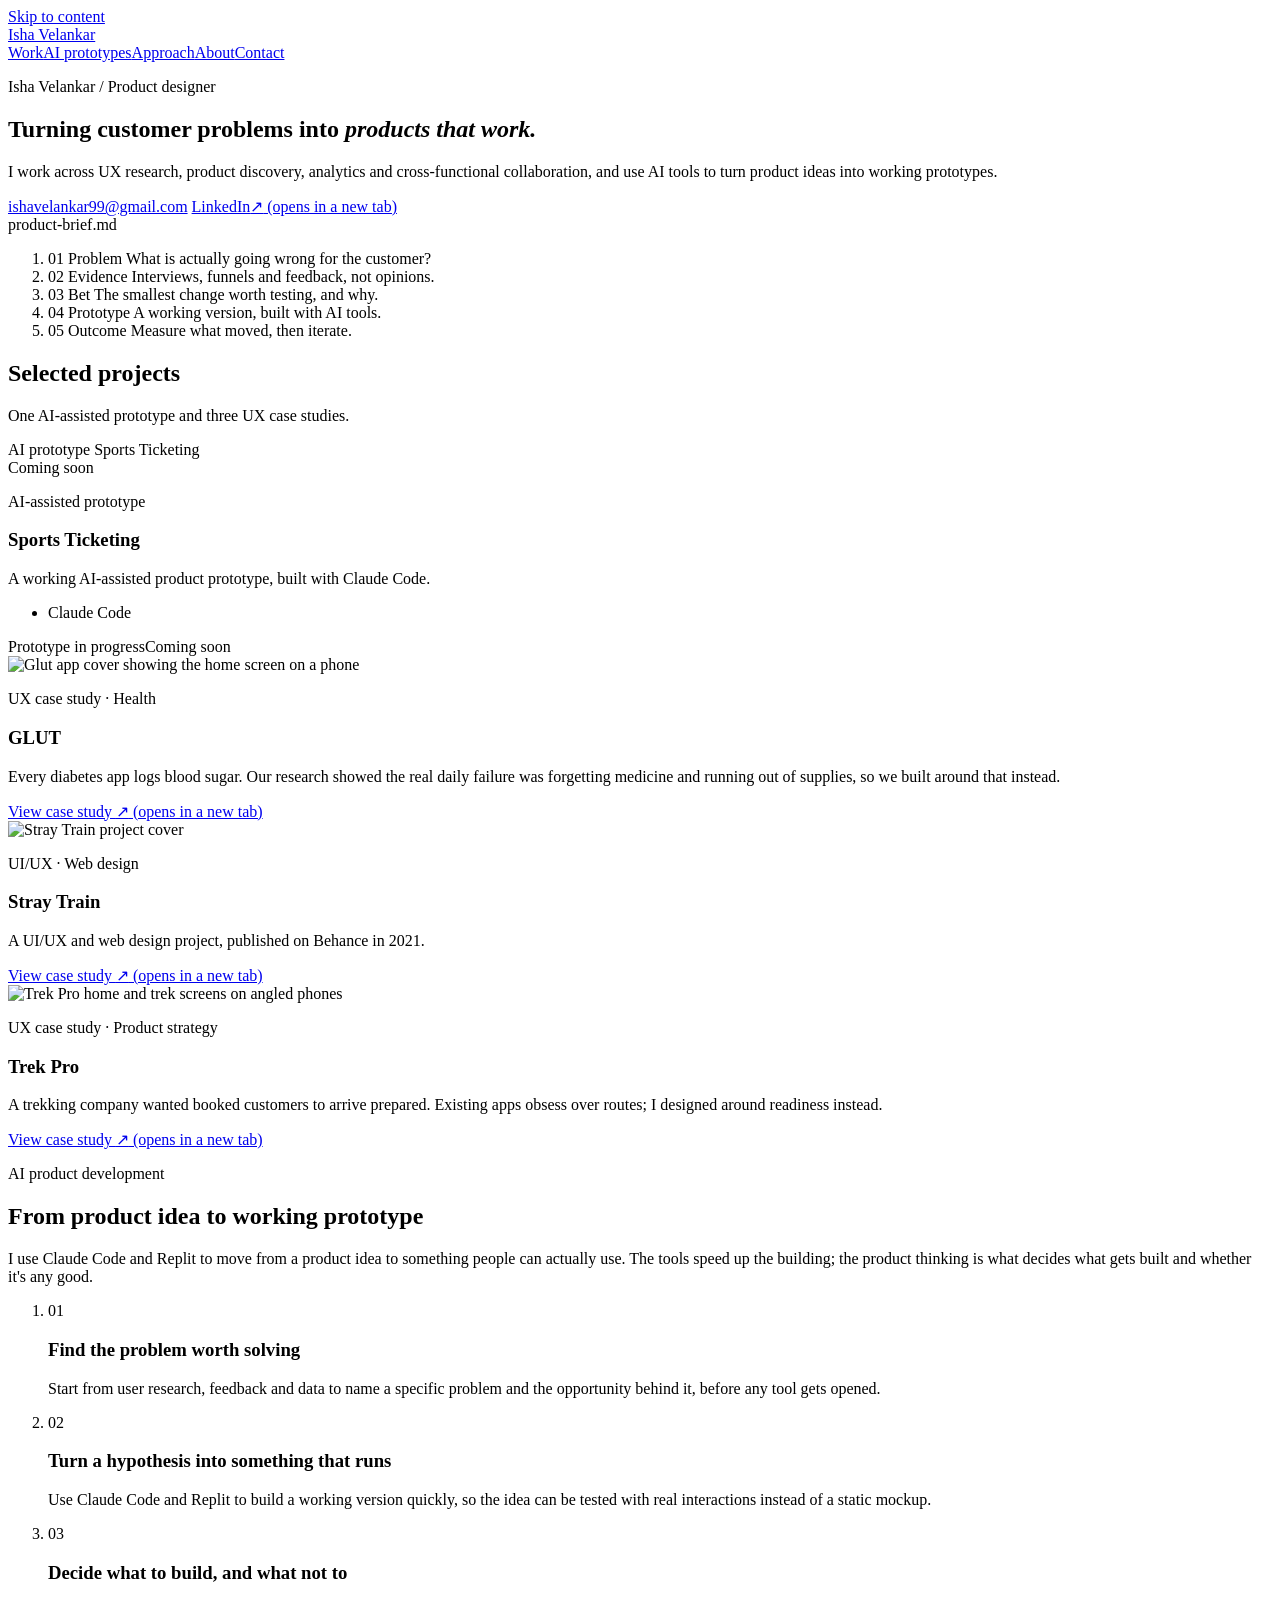
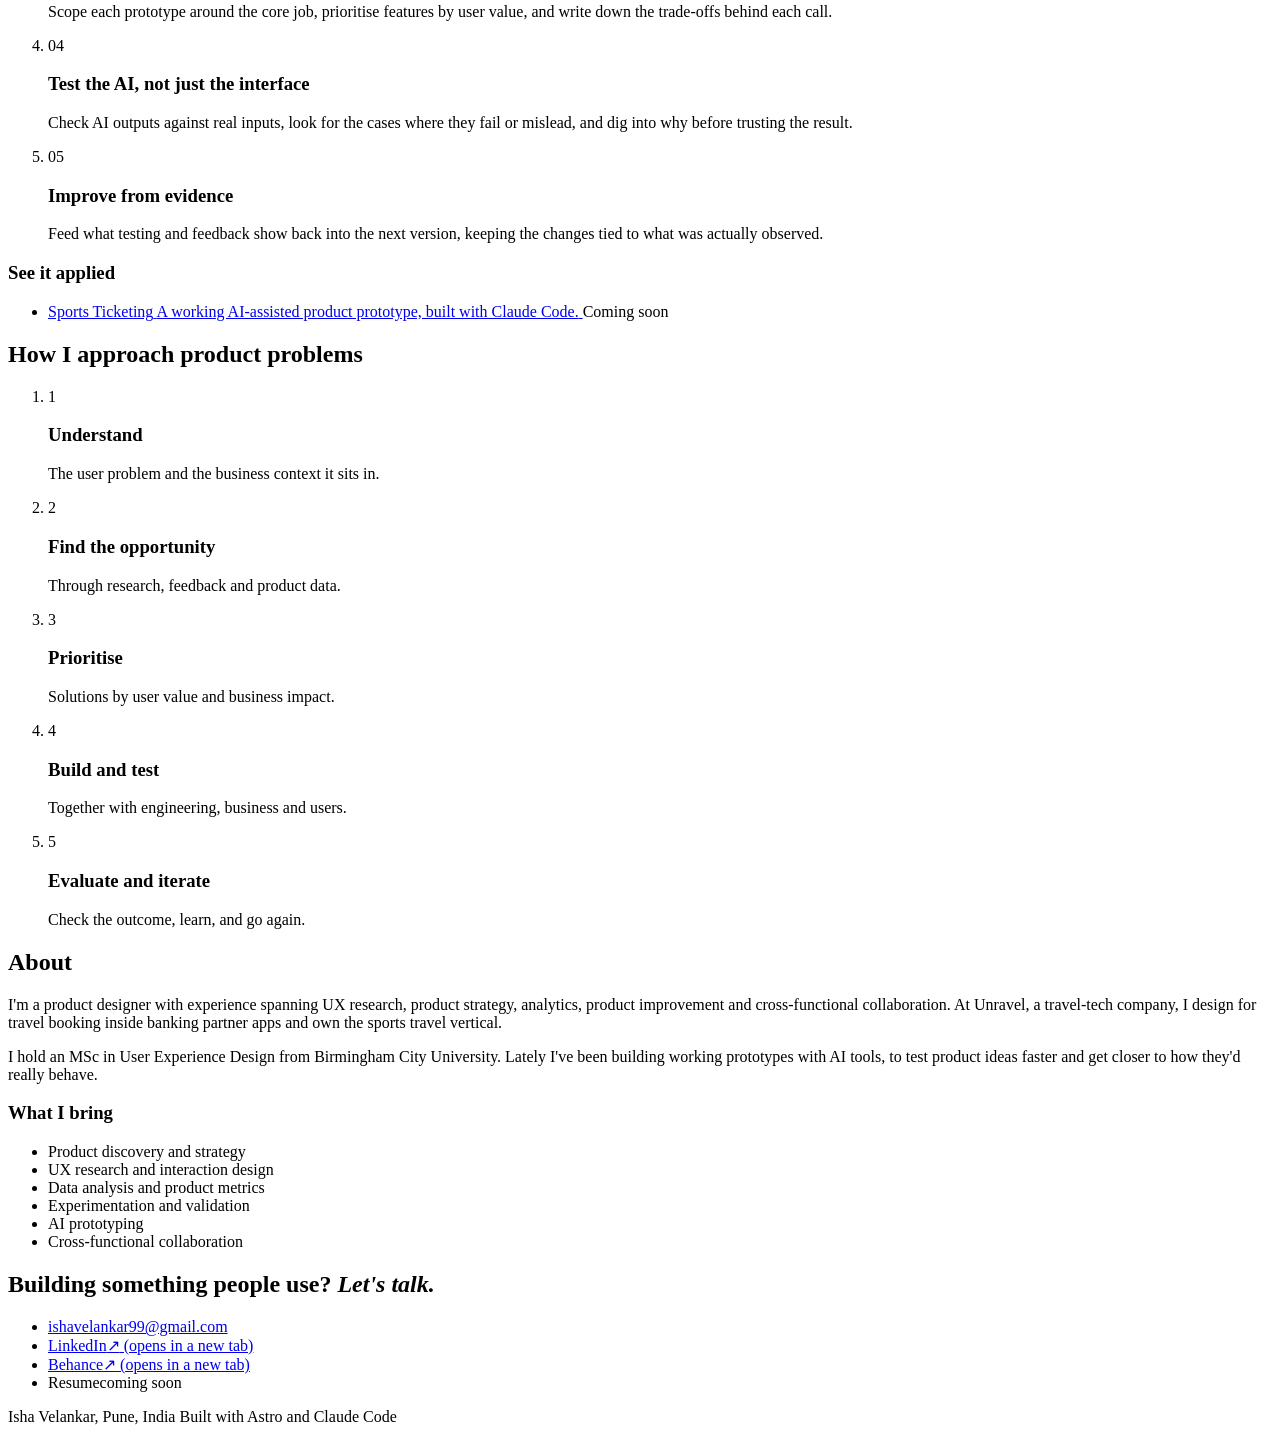
==== index.html @ 320fc7e4 "Add files via upload" ====
<!DOCTYPE html><html lang="en"> <head><meta charset="utf-8"><meta name="viewport" content="width=device-width, initial-scale=1"><title>Isha Velankar, product and UX portfolio</title><meta name="description" content="Isha Velankar: product designer working across UX research, product strategy, data and AI-assisted prototyping."><meta property="og:title" content="Isha Velankar, product and UX portfolio"><meta property="og:description" content="Isha Velankar: product designer working across UX research, product strategy, data and AI-assisted prototyping."><link rel="icon" href="/favicon.svg" type="image/svg+xml"><link rel="stylesheet" href="/assets/index.C2ehJElE.css"></head> <body> <a class="skip" href="#main">Skip to content</a> <header class="site-head"> <div class="wrap site-head__inner"> <a class="wordmark" href="#top">Isha Velankar</a> <nav aria-label="Main"> <a href="#work">Work</a><a href="#ai">AI prototypes</a><a href="#approach">Approach</a><a href="#about">About</a><a href="#contact">Contact</a> </nav> </div> </header> <main id="main">  <section class="hero" id="top" aria-labelledby="hero-title"> <div class="wrap hero__grid"> <div class="hero__content"> <p class="hero__meta"> <span>Isha Velankar</span> <span aria-hidden="true">/</span> <span>Product designer</span> </p> <h1 id="hero-title" class="hero__line">
Turning customer problems into <em>products that work.</em> </h1> <p class="hero__intro">
I work across UX research, product discovery, analytics and cross-functional collaboration,
        and use AI tools to turn product ideas into working prototypes.
</p> <div class="hero__cta"> <a class="btn" href="mailto:ishavelankar99@gmail.com">ishavelankar99@gmail.com</a> <a href="https://www.linkedin.com/in/isha-velankar" class="btn btn--ghost" target="_blank" rel="noopener noreferrer">LinkedIn<span class="ext" aria-hidden="true">↗</span><span class="sr-only"> (opens in a new tab)</span></a> </div> </div> <aside class="brief" aria-label="How I approach a product problem"> <div class="brief__bar"> <span class="brief__dots" aria-hidden="true"><i></i><i></i><i></i></span> <span class="brief__file">product-brief.md</span> </div> <ol class="brief__steps"> <li style="--i:0"> <span class="brief__n">01</span> <span class="brief__label">Problem</span> <span class="brief__text">What is actually going wrong for the customer?</span> </li><li style="--i:1"> <span class="brief__n">02</span> <span class="brief__label">Evidence</span> <span class="brief__text">Interviews, funnels and feedback, not opinions.</span> </li><li style="--i:2"> <span class="brief__n">03</span> <span class="brief__label">Bet</span> <span class="brief__text">The smallest change worth testing, and why.</span> </li><li style="--i:3"> <span class="brief__n">04</span> <span class="brief__label">Prototype</span> <span class="brief__text">A working version, built with AI tools.</span> </li><li style="--i:4"> <span class="brief__n">05</span> <span class="brief__label">Outcome</span> <span class="brief__text">Measure what moved, then iterate.</span> </li> </ol> </aside> </div> </section> <section id="work" class="section wrap" aria-labelledby="work-title"> <div class="section__head"> <h2 id="work-title" class="section-title">Selected projects</h2> <p class="section-intro"> One AI-assisted prototype and three UX case studies.
</p> </div> <div class="grid"> <article class="card card--prototype card--soon" id="project-sports-ticketing"> <div class="card__frame"> <div class="card__placeholder" aria-hidden="true"> <span class="card__placeholder-kicker">AI prototype</span> <span class="card__placeholder-title">Sports Ticketing</span> </div> <span class="card__badge">Coming soon</span>  </div> <div class="card__body"> <p class="card__category">AI-assisted prototype</p> <h3 class="card__title">Sports Ticketing</h3> <p class="card__desc">A working AI-assisted product prototype, built with Claude Code.</p> <ul class="card__tools" aria-label="Built with"> <li>Claude Code</li> </ul> <span class="card__cta is-soon" aria-disabled="true">Prototype in progress<span class="soon-tag">Coming soon</span></span> </div> </article><article class="card" id="project-glut"> <div class="card__frame"> <img src="/projects/glut.jpg" alt="Glut app cover showing the home screen on a phone" loading="lazy" decoding="async">   </div> <div class="card__body"> <p class="card__category">UX case study · Health</p> <h3 class="card__title">GLUT</h3> <p class="card__desc">Every diabetes app logs blood sugar. Our research showed the real daily failure was forgetting medicine and running out of supplies, so we built around that instead.</p>  <a href="https://www.behance.net/gallery/197537093/Glut-My-Sugar-Buddy" class="card__cta" aria-label="View case study: GLUT on Behance (opens in a new tab)" target="_blank" rel="noopener noreferrer">View case study <span class="ext" aria-hidden="true">↗</span><span class="sr-only"> (opens in a new tab)</span></a> </div> </article><article class="card" id="project-stray-train"> <div class="card__frame"> <img src="/projects/stray-train.jpg" alt="Stray Train project cover" loading="lazy" decoding="async">   </div> <div class="card__body"> <p class="card__category">UI/UX · Web design</p> <h3 class="card__title">Stray Train</h3> <p class="card__desc">A UI/UX and web design project, published on Behance in 2021.</p>  <a href="https://www.behance.net/gallery/119265761/Stray-Train" class="card__cta" aria-label="View case study: Stray Train on Behance (opens in a new tab)" target="_blank" rel="noopener noreferrer">View case study <span class="ext" aria-hidden="true">↗</span><span class="sr-only"> (opens in a new tab)</span></a> </div> </article><article class="card" id="project-trek-pro"> <div class="card__frame"> <img src="/projects/trek-pro.jpg" alt="Trek Pro home and trek screens on angled phones" loading="lazy" decoding="async">   </div> <div class="card__body"> <p class="card__category">UX case study · Product strategy</p> <h3 class="card__title">Trek Pro</h3> <p class="card__desc">A trekking company wanted booked customers to arrive prepared. Existing apps obsess over routes; I designed around readiness instead.</p>  <a href="https://www.behance.net/gallery/220424449/Trek-Pro-Mobile-App" class="card__cta" aria-label="View case study: Trek Pro on Behance (opens in a new tab)" target="_blank" rel="noopener noreferrer">View case study <span class="ext" aria-hidden="true">↗</span><span class="sr-only"> (opens in a new tab)</span></a> </div> </article> </div> </section> <section id="ai" class="band" aria-labelledby="ai-title"> <div class="wrap"> <div class="section__head"> <p class="eyebrow eyebrow--light">AI product development</p> <h2 id="ai-title" class="section-title">From product idea to working prototype</h2> <p class="section-intro">
I use Claude Code and Replit to move from a product idea to something people can actually use. The tools
          speed up the building; the product thinking is what decides what gets built and whether it's any good.
</p> </div> <ol class="practices"> <li> <span class="practices__n" aria-hidden="true">01</span> <h3>Find the problem worth solving</h3> <p>Start from user research, feedback and data to name a specific problem and the opportunity behind it, before any tool gets opened.</p> </li><li> <span class="practices__n" aria-hidden="true">02</span> <h3>Turn a hypothesis into something that runs</h3> <p>Use Claude Code and Replit to build a working version quickly, so the idea can be tested with real interactions instead of a static mockup.</p> </li><li> <span class="practices__n" aria-hidden="true">03</span> <h3>Decide what to build, and what not to</h3> <p>Scope each prototype around the core job, prioritise features by user value, and write down the trade-offs behind each call.</p> </li><li> <span class="practices__n" aria-hidden="true">04</span> <h3>Test the AI, not just the interface</h3> <p>Check AI outputs against real inputs, look for the cases where they fail or mislead, and dig into why before trusting the result.</p> </li><li> <span class="practices__n" aria-hidden="true">05</span> <h3>Improve from evidence</h3> <p>Feed what testing and feedback show back into the next version, keeping the changes tied to what was actually observed.</p> </li> </ol> <div class="proto-links"> <h3 class="proto-links__title">See it applied</h3> <ul> <li> <a class="proto-link" href="#project-sports-ticketing"> <span class="proto-link__name">Sports Ticketing</span> <span class="proto-link__desc">A working AI-assisted product prototype, built with Claude Code.</span> </a> <span class="proto-link__live is-soon" aria-disabled="true"><span class="soon-tag">Coming soon</span></span> </li> </ul> </div> </div> </section> <section id="approach" class="section wrap" aria-labelledby="approach-title"> <div class="section__head"> <h2 id="approach-title" class="section-title">How I approach product problems</h2> </div> <ol class="steps"> <li> <span class="steps__n" aria-hidden="true">1</span> <h3>Understand</h3> <p>The user problem and the business context it sits in.</p> </li><li> <span class="steps__n" aria-hidden="true">2</span> <h3>Find the opportunity</h3> <p>Through research, feedback and product data.</p> </li><li> <span class="steps__n" aria-hidden="true">3</span> <h3>Prioritise</h3> <p>Solutions by user value and business impact.</p> </li><li> <span class="steps__n" aria-hidden="true">4</span> <h3>Build and test</h3> <p>Together with engineering, business and users.</p> </li><li> <span class="steps__n" aria-hidden="true">5</span> <h3>Evaluate and iterate</h3> <p>Check the outcome, learn, and go again.</p> </li> </ol> </section> <section id="about" class="section wrap about" aria-labelledby="about-title"> <h2 id="about-title" class="section-title">About</h2> <div class="about__text"> <p>
I'm a product designer with experience spanning UX research, product strategy, analytics, product
        improvement and cross-functional collaboration. At Unravel, a travel-tech company, I design for travel
        booking inside banking partner apps and own the sports travel vertical.
</p> <p>
I hold an MSc in User Experience Design from Birmingham City University. Lately I've been building working
        prototypes with AI tools, to test product ideas faster and get closer to how they'd really behave.
</p> </div> <div class="about__skills"> <h3 class="about__skills-title">What I bring</h3> <ul class="chips"> <li>Product discovery and strategy</li><li>UX research and interaction design</li><li>Data analysis and product metrics</li><li>Experimentation and validation</li><li>AI prototyping</li><li>Cross-functional collaboration</li> </ul> </div> </section> <section id="contact" class="contact" aria-labelledby="contact-title"> <div class="wrap"> <h2 id="contact-title" class="contact__line">Building something people use? <em>Let's talk.</em></h2> <ul class="contact__links"> <li><a class="btn btn--light" href="mailto:ishavelankar99@gmail.com">ishavelankar99@gmail.com</a></li> <li><a href="https://www.linkedin.com/in/isha-velankar" class target="_blank" rel="noopener noreferrer">LinkedIn<span class="ext" aria-hidden="true">↗</span><span class="sr-only"> (opens in a new tab)</span></a></li> <li><a href="https://www.behance.net/ishavelankar" class target="_blank" rel="noopener noreferrer">Behance<span class="ext" aria-hidden="true">↗</span><span class="sr-only"> (opens in a new tab)</span></a></li> <li><span class=" is-soon" aria-disabled="true">Resume<span class="soon-tag">coming soon</span></span></li> </ul> </div> </section>  </main> <footer class="site-foot"> <div class="wrap site-foot__inner"> <span>Isha Velankar, Pune, India</span> <span>Built with Astro and Claude Code</span> </div> </footer> </body></html>
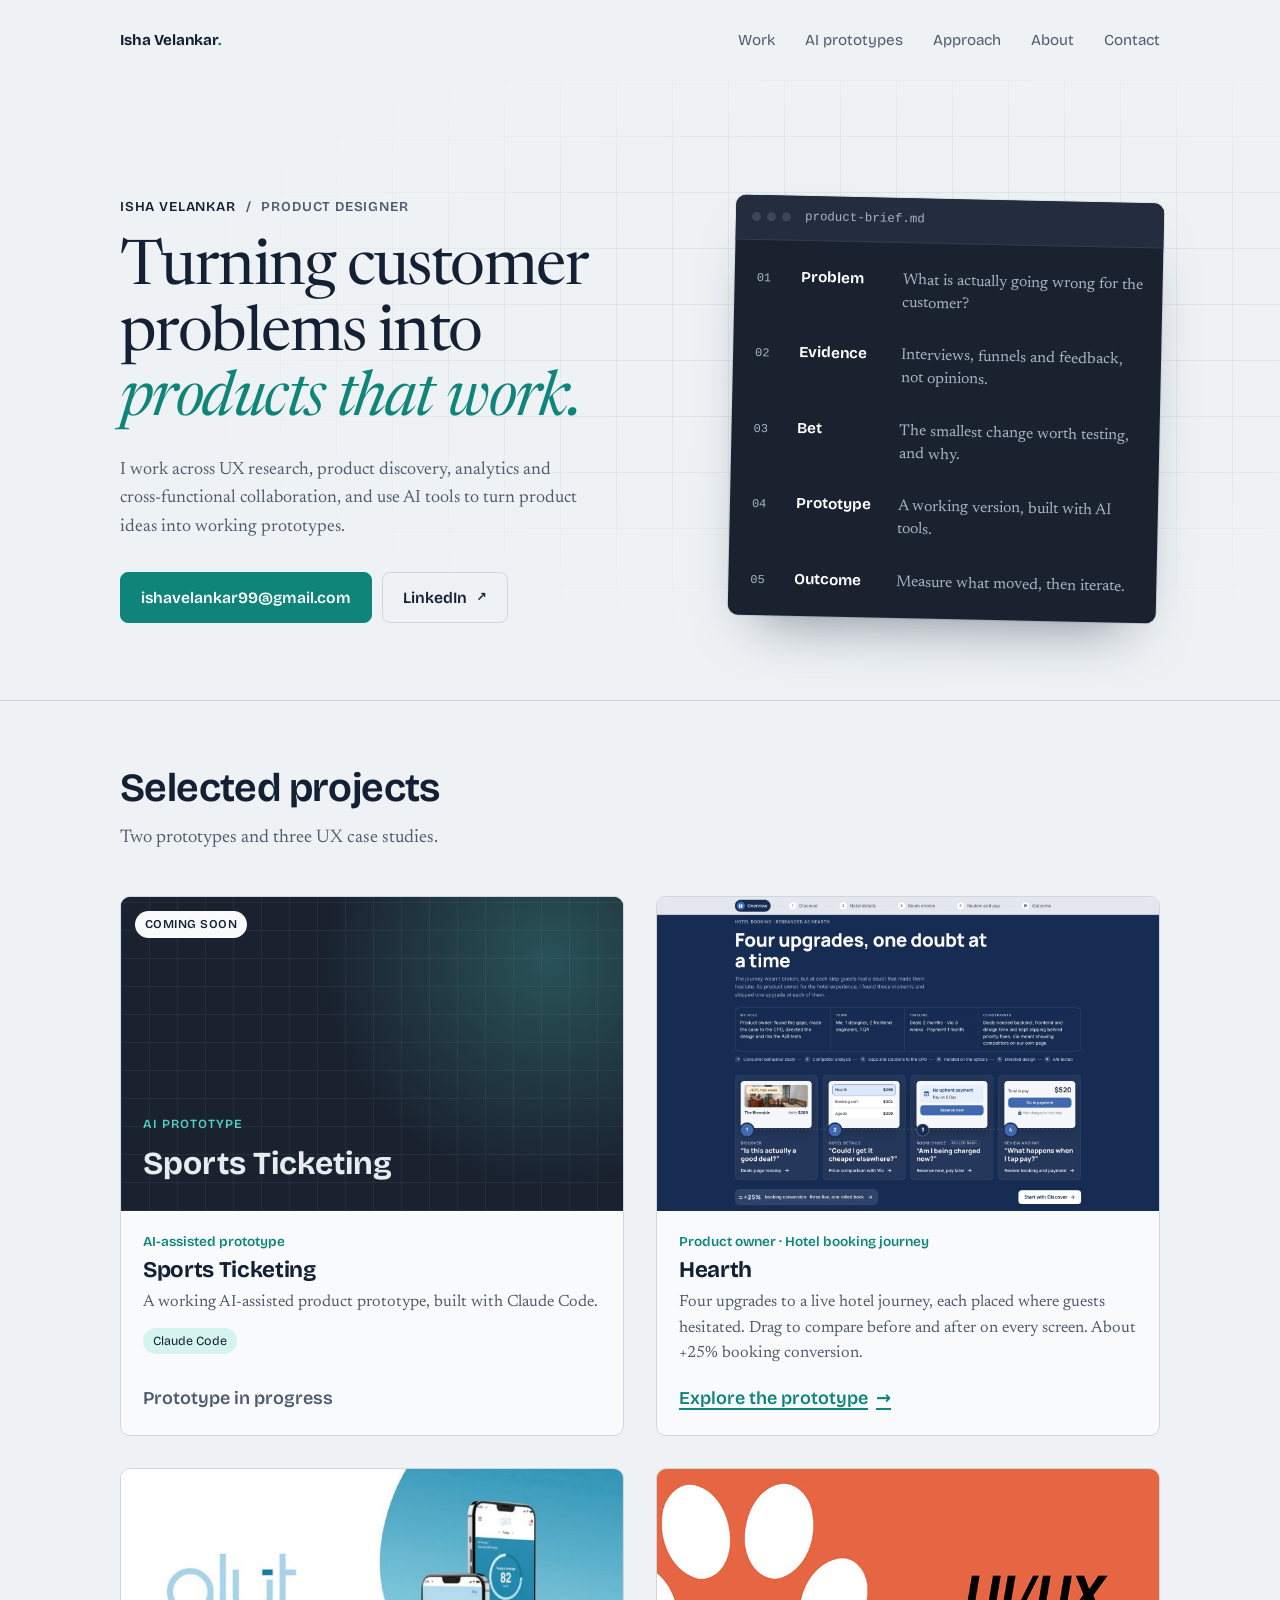
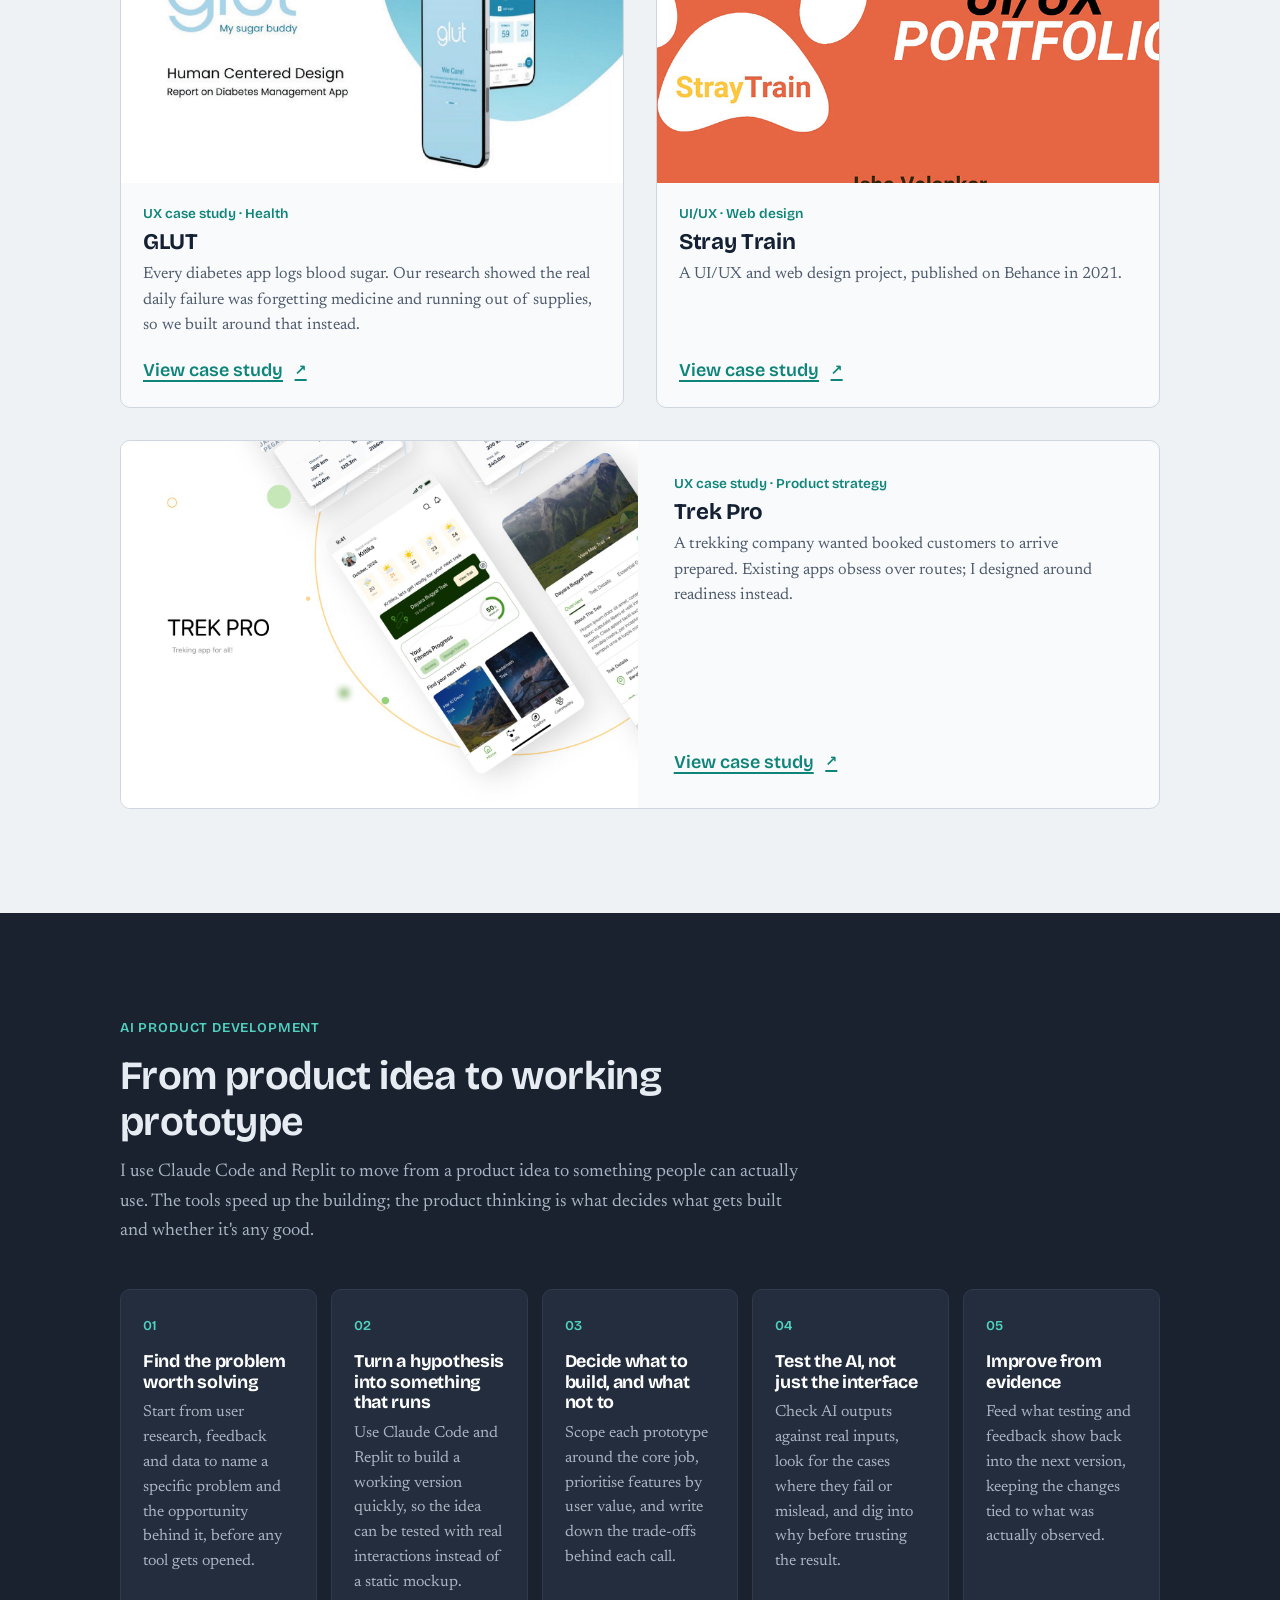
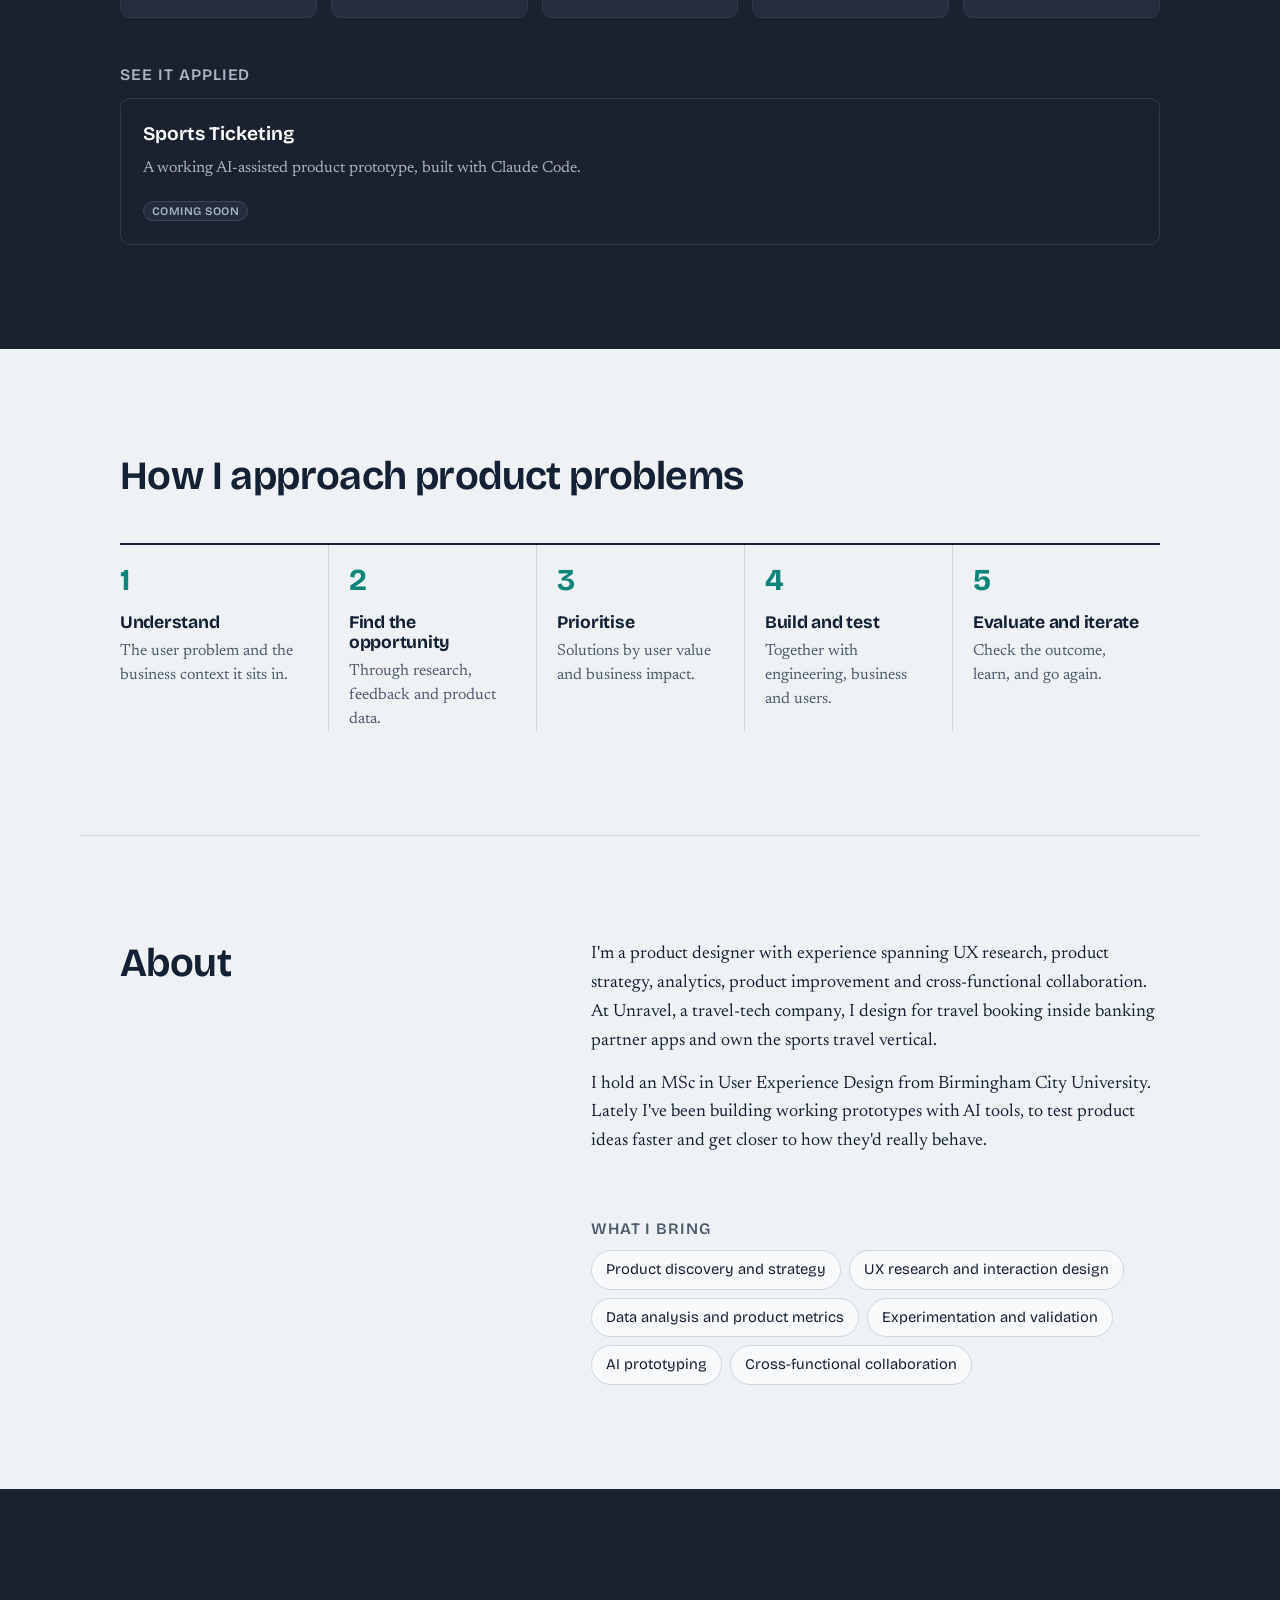
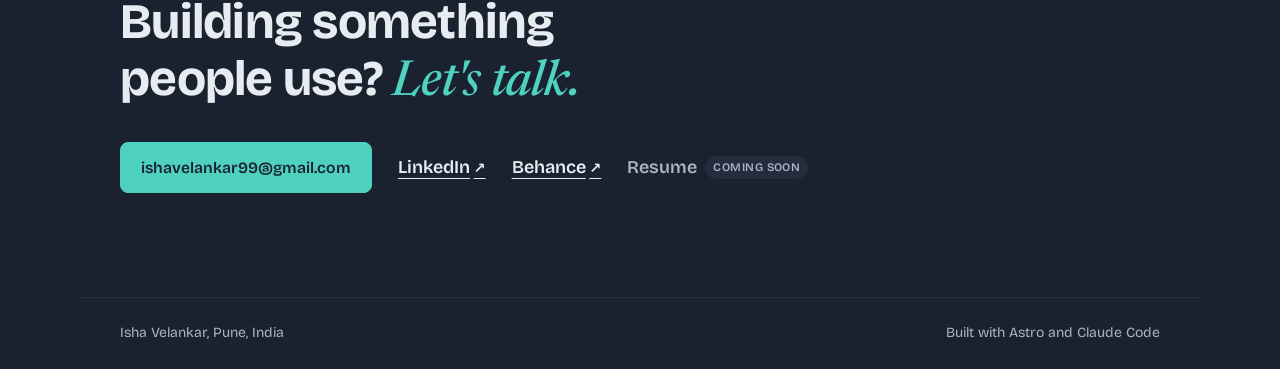
==== commit d06d9e7a: "Add Hearth card to home page" ====
--- a/index.html
+++ b/index.html
@@ -2,8 +2,8 @@
 Turning customer problems into <em>products that work.</em> </h1> <p class="hero__intro">
 I work across UX research, product discovery, analytics and cross-functional collaboration,
         and use AI tools to turn product ideas into working prototypes.
-</p> <div class="hero__cta"> <a class="btn" href="mailto:ishavelankar99@gmail.com">ishavelankar99@gmail.com</a> <a href="https://www.linkedin.com/in/isha-velankar" class="btn btn--ghost" target="_blank" rel="noopener noreferrer">LinkedIn<span class="ext" aria-hidden="true">↗</span><span class="sr-only"> (opens in a new tab)</span></a> </div> </div> <aside class="brief" aria-label="How I approach a product problem"> <div class="brief__bar"> <span class="brief__dots" aria-hidden="true"><i></i><i></i><i></i></span> <span class="brief__file">product-brief.md</span> </div> <ol class="brief__steps"> <li style="--i:0"> <span class="brief__n">01</span> <span class="brief__label">Problem</span> <span class="brief__text">What is actually going wrong for the customer?</span> </li><li style="--i:1"> <span class="brief__n">02</span> <span class="brief__label">Evidence</span> <span class="brief__text">Interviews, funnels and feedback, not opinions.</span> </li><li style="--i:2"> <span class="brief__n">03</span> <span class="brief__label">Bet</span> <span class="brief__text">The smallest change worth testing, and why.</span> </li><li style="--i:3"> <span class="brief__n">04</span> <span class="brief__label">Prototype</span> <span class="brief__text">A working version, built with AI tools.</span> </li><li style="--i:4"> <span class="brief__n">05</span> <span class="brief__label">Outcome</span> <span class="brief__text">Measure what moved, then iterate.</span> </li> </ol> </aside> </div> </section> <section id="work" class="section wrap" aria-labelledby="work-title"> <div class="section__head"> <h2 id="work-title" class="section-title">Selected projects</h2> <p class="section-intro"> One AI-assisted prototype and three UX case studies.
-</p> </div> <div class="grid"> <article class="card card--prototype card--soon" id="project-sports-ticketing"> <div class="card__frame"> <div class="card__placeholder" aria-hidden="true"> <span class="card__placeholder-kicker">AI prototype</span> <span class="card__placeholder-title">Sports Ticketing</span> </div> <span class="card__badge">Coming soon</span>  </div> <div class="card__body"> <p class="card__category">AI-assisted prototype</p> <h3 class="card__title">Sports Ticketing</h3> <p class="card__desc">A working AI-assisted product prototype, built with Claude Code.</p> <ul class="card__tools" aria-label="Built with"> <li>Claude Code</li> </ul> <span class="card__cta is-soon" aria-disabled="true">Prototype in progress<span class="soon-tag">Coming soon</span></span> </div> </article><article class="card" id="project-glut"> <div class="card__frame"> <img src="/projects/glut.jpg" alt="Glut app cover showing the home screen on a phone" loading="lazy" decoding="async">   </div> <div class="card__body"> <p class="card__category">UX case study · Health</p> <h3 class="card__title">GLUT</h3> <p class="card__desc">Every diabetes app logs blood sugar. Our research showed the real daily failure was forgetting medicine and running out of supplies, so we built around that instead.</p>  <a href="https://www.behance.net/gallery/197537093/Glut-My-Sugar-Buddy" class="card__cta" aria-label="View case study: GLUT on Behance (opens in a new tab)" target="_blank" rel="noopener noreferrer">View case study <span class="ext" aria-hidden="true">↗</span><span class="sr-only"> (opens in a new tab)</span></a> </div> </article><article class="card" id="project-stray-train"> <div class="card__frame"> <img src="/projects/stray-train.jpg" alt="Stray Train project cover" loading="lazy" decoding="async">   </div> <div class="card__body"> <p class="card__category">UI/UX · Web design</p> <h3 class="card__title">Stray Train</h3> <p class="card__desc">A UI/UX and web design project, published on Behance in 2021.</p>  <a href="https://www.behance.net/gallery/119265761/Stray-Train" class="card__cta" aria-label="View case study: Stray Train on Behance (opens in a new tab)" target="_blank" rel="noopener noreferrer">View case study <span class="ext" aria-hidden="true">↗</span><span class="sr-only"> (opens in a new tab)</span></a> </div> </article><article class="card" id="project-trek-pro"> <div class="card__frame"> <img src="/projects/trek-pro.jpg" alt="Trek Pro home and trek screens on angled phones" loading="lazy" decoding="async">   </div> <div class="card__body"> <p class="card__category">UX case study · Product strategy</p> <h3 class="card__title">Trek Pro</h3> <p class="card__desc">A trekking company wanted booked customers to arrive prepared. Existing apps obsess over routes; I designed around readiness instead.</p>  <a href="https://www.behance.net/gallery/220424449/Trek-Pro-Mobile-App" class="card__cta" aria-label="View case study: Trek Pro on Behance (opens in a new tab)" target="_blank" rel="noopener noreferrer">View case study <span class="ext" aria-hidden="true">↗</span><span class="sr-only"> (opens in a new tab)</span></a> </div> </article> </div> </section> <section id="ai" class="band" aria-labelledby="ai-title"> <div class="wrap"> <div class="section__head"> <p class="eyebrow eyebrow--light">AI product development</p> <h2 id="ai-title" class="section-title">From product idea to working prototype</h2> <p class="section-intro">
+</p> <div class="hero__cta"> <a class="btn" href="mailto:ishavelankar99@gmail.com">ishavelankar99@gmail.com</a> <a href="https://www.linkedin.com/in/isha-velankar" class="btn btn--ghost" target="_blank" rel="noopener noreferrer">LinkedIn<span class="ext" aria-hidden="true">↗</span><span class="sr-only"> (opens in a new tab)</span></a> </div> </div> <aside class="brief" aria-label="How I approach a product problem"> <div class="brief__bar"> <span class="brief__dots" aria-hidden="true"><i></i><i></i><i></i></span> <span class="brief__file">product-brief.md</span> </div> <ol class="brief__steps"> <li style="--i:0"> <span class="brief__n">01</span> <span class="brief__label">Problem</span> <span class="brief__text">What is actually going wrong for the customer?</span> </li><li style="--i:1"> <span class="brief__n">02</span> <span class="brief__label">Evidence</span> <span class="brief__text">Interviews, funnels and feedback, not opinions.</span> </li><li style="--i:2"> <span class="brief__n">03</span> <span class="brief__label">Bet</span> <span class="brief__text">The smallest change worth testing, and why.</span> </li><li style="--i:3"> <span class="brief__n">04</span> <span class="brief__label">Prototype</span> <span class="brief__text">A working version, built with AI tools.</span> </li><li style="--i:4"> <span class="brief__n">05</span> <span class="brief__label">Outcome</span> <span class="brief__text">Measure what moved, then iterate.</span> </li> </ol> </aside> </div> </section> <section id="work" class="section wrap" aria-labelledby="work-title"> <div class="section__head"> <h2 id="work-title" class="section-title">Selected projects</h2> <p class="section-intro"> Two prototypes and three UX case studies.
+</p> </div> <div class="grid"> <article class="card card--prototype card--soon" id="project-sports-ticketing"> <div class="card__frame"> <div class="card__placeholder" aria-hidden="true"> <span class="card__placeholder-kicker">AI prototype</span> <span class="card__placeholder-title">Sports Ticketing</span> </div> <span class="card__badge">Coming soon</span>  </div> <div class="card__body"> <p class="card__category">AI-assisted prototype</p> <h3 class="card__title">Sports Ticketing</h3> <p class="card__desc">A working AI-assisted product prototype, built with Claude Code.</p> <ul class="card__tools" aria-label="Built with"> <li>Claude Code</li> </ul> <span class="card__cta is-soon" aria-disabled="true">Prototype in progress<span class="soon-tag">Coming soon</span></span> </div> </article><article class="card card--prototype" id="project-hotel-booking"> <div class="card__frame"> <img src="/projects/hearth.jpg" alt="Hearth showcase cover: four hotel booking doubts on a journey route, with a preview of each upgrade" loading="lazy" decoding="async">   </div> <div class="card__body"> <p class="card__category">Product owner · Hotel booking journey</p> <h3 class="card__title">Hearth</h3> <p class="card__desc">Four upgrades to a live hotel journey, each placed where guests hesitated. Drag to compare before and after on every screen. About +25% booking conversion.</p>  <a href="/hearth/index.html" class="card__cta" aria-label="Explore the prototype: Hearth">Explore the prototype <span aria-hidden="true">→</span></a> </div> </article><article class="card" id="project-glut"> <div class="card__frame"> <img src="/projects/glut.jpg" alt="Glut app cover showing the home screen on a phone" loading="lazy" decoding="async">   </div> <div class="card__body"> <p class="card__category">UX case study · Health</p> <h3 class="card__title">GLUT</h3> <p class="card__desc">Every diabetes app logs blood sugar. Our research showed the real daily failure was forgetting medicine and running out of supplies, so we built around that instead.</p>  <a href="https://www.behance.net/gallery/197537093/Glut-My-Sugar-Buddy" class="card__cta" aria-label="View case study: GLUT on Behance (opens in a new tab)" target="_blank" rel="noopener noreferrer">View case study <span class="ext" aria-hidden="true">↗</span><span class="sr-only"> (opens in a new tab)</span></a> </div> </article><article class="card" id="project-stray-train"> <div class="card__frame"> <img src="/projects/stray-train.jpg" alt="Stray Train project cover" loading="lazy" decoding="async">   </div> <div class="card__body"> <p class="card__category">UI/UX · Web design</p> <h3 class="card__title">Stray Train</h3> <p class="card__desc">A UI/UX and web design project, published on Behance in 2021.</p>  <a href="https://www.behance.net/gallery/119265761/Stray-Train" class="card__cta" aria-label="View case study: Stray Train on Behance (opens in a new tab)" target="_blank" rel="noopener noreferrer">View case study <span class="ext" aria-hidden="true">↗</span><span class="sr-only"> (opens in a new tab)</span></a> </div> </article><article class="card" id="project-trek-pro"> <div class="card__frame"> <img src="/projects/trek-pro.jpg" alt="Trek Pro home and trek screens on angled phones" loading="lazy" decoding="async">   </div> <div class="card__body"> <p class="card__category">UX case study · Product strategy</p> <h3 class="card__title">Trek Pro</h3> <p class="card__desc">A trekking company wanted booked customers to arrive prepared. Existing apps obsess over routes; I designed around readiness instead.</p>  <a href="https://www.behance.net/gallery/220424449/Trek-Pro-Mobile-App" class="card__cta" aria-label="View case study: Trek Pro on Behance (opens in a new tab)" target="_blank" rel="noopener noreferrer">View case study <span class="ext" aria-hidden="true">↗</span><span class="sr-only"> (opens in a new tab)</span></a> </div> </article> </div> </section> <section id="ai" class="band" aria-labelledby="ai-title"> <div class="wrap"> <div class="section__head"> <p class="eyebrow eyebrow--light">AI product development</p> <h2 id="ai-title" class="section-title">From product idea to working prototype</h2> <p class="section-intro">
 I use Claude Code and Replit to move from a product idea to something people can actually use. The tools
           speed up the building; the product thinking is what decides what gets built and whether it's any good.
 </p> </div> <ol class="practices"> <li> <span class="practices__n" aria-hidden="true">01</span> <h3>Find the problem worth solving</h3> <p>Start from user research, feedback and data to name a specific problem and the opportunity behind it, before any tool gets opened.</p> </li><li> <span class="practices__n" aria-hidden="true">02</span> <h3>Turn a hypothesis into something that runs</h3> <p>Use Claude Code and Replit to build a working version quickly, so the idea can be tested with real interactions instead of a static mockup.</p> </li><li> <span class="practices__n" aria-hidden="true">03</span> <h3>Decide what to build, and what not to</h3> <p>Scope each prototype around the core job, prioritise features by user value, and write down the trade-offs behind each call.</p> </li><li> <span class="practices__n" aria-hidden="true">04</span> <h3>Test the AI, not just the interface</h3> <p>Check AI outputs against real inputs, look for the cases where they fail or mislead, and dig into why before trusting the result.</p> </li><li> <span class="practices__n" aria-hidden="true">05</span> <h3>Improve from evidence</h3> <p>Feed what testing and feedback show back into the next version, keeping the changes tied to what was actually observed.</p> </li> </ol> <div class="proto-links"> <h3 class="proto-links__title">See it applied</h3> <ul> <li> <a class="proto-link" href="#project-sports-ticketing"> <span class="proto-link__name">Sports Ticketing</span> <span class="proto-link__desc">A working AI-assisted product prototype, built with Claude Code.</span> </a> <span class="proto-link__live is-soon" aria-disabled="true"><span class="soon-tag">Coming soon</span></span> </li> </ul> </div> </div> </section> <section id="approach" class="section wrap" aria-labelledby="approach-title"> <div class="section__head"> <h2 id="approach-title" class="section-title">How I approach product problems</h2> </div> <ol class="steps"> <li> <span class="steps__n" aria-hidden="true">1</span> <h3>Understand</h3> <p>The user problem and the business context it sits in.</p> </li><li> <span class="steps__n" aria-hidden="true">2</span> <h3>Find the opportunity</h3> <p>Through research, feedback and product data.</p> </li><li> <span class="steps__n" aria-hidden="true">3</span> <h3>Prioritise</h3> <p>Solutions by user value and business impact.</p> </li><li> <span class="steps__n" aria-hidden="true">4</span> <h3>Build and test</h3> <p>Together with engineering, business and users.</p> </li><li> <span class="steps__n" aria-hidden="true">5</span> <h3>Evaluate and iterate</h3> <p>Check the outcome, learn, and go again.</p> </li> </ol> </section> <section id="about" class="section wrap about" aria-labelledby="about-title"> <h2 id="about-title" class="section-title">About</h2> <div class="about__text"> <p>
--- a/assets/index.C2ehJElE.css
+++ b/assets/index.C2ehJElE.css
@@ -0,0 +1 @@
+@font-face{font-family:Bricolage Grotesque Variable;font-style:normal;font-display:swap;font-weight:200 800;font-stretch:75% 100%;src:url(/assets/bricolage-grotesque-vietnamese-standard-normal.Br4FGdAc.woff2) format("woff2-variations");unicode-range:U+0102-0103,U+0110-0111,U+0128-0129,U+0168-0169,U+01A0-01A1,U+01AF-01B0,U+0300-0301,U+0303-0304,U+0308-0309,U+0323,U+0329,U+1EA0-1EF9,U+20AB}@font-face{font-family:Bricolage Grotesque Variable;font-style:normal;font-display:swap;font-weight:200 800;font-stretch:75% 100%;src:url(/assets/bricolage-grotesque-latin-ext-standard-normal.qp-RdZgh.woff2) format("woff2-variations");unicode-range:U+0100-02BA,U+02BD-02C5,U+02C7-02CC,U+02CE-02D7,U+02DD-02FF,U+0304,U+0308,U+0329,U+1D00-1DBF,U+1E00-1E9F,U+1EF2-1EFF,U+2020,U+20A0-20AB,U+20AD-20C0,U+2113,U+2C60-2C7F,U+A720-A7FF}@font-face{font-family:Bricolage Grotesque Variable;font-style:normal;font-display:swap;font-weight:200 800;font-stretch:75% 100%;src:url(/assets/bricolage-grotesque-latin-standard-normal.C5Lc8Qmc.woff2) format("woff2-variations");unicode-range:U+0000-00FF,U+0131,U+0152-0153,U+02BB-02BC,U+02C6,U+02DA,U+02DC,U+0304,U+0308,U+0329,U+2000-206F,U+20AC,U+2122,U+2191,U+2193,U+2212,U+2215,U+FEFF,U+FFFD}@font-face{font-family:Newsreader Variable;font-style:normal;font-display:swap;font-weight:200 800;src:url(/assets/newsreader-vietnamese-standard-normal.BjhtXyW2.woff2) format("woff2-variations");unicode-range:U+0102-0103,U+0110-0111,U+0128-0129,U+0168-0169,U+01A0-01A1,U+01AF-01B0,U+0300-0301,U+0303-0304,U+0308-0309,U+0323,U+0329,U+1EA0-1EF9,U+20AB}@font-face{font-family:Newsreader Variable;font-style:normal;font-display:swap;font-weight:200 800;src:url(/assets/newsreader-latin-ext-standard-normal.BQn1nviT.woff2) format("woff2-variations");unicode-range:U+0100-02BA,U+02BD-02C5,U+02C7-02CC,U+02CE-02D7,U+02DD-02FF,U+0304,U+0308,U+0329,U+1D00-1DBF,U+1E00-1E9F,U+1EF2-1EFF,U+2020,U+20A0-20AB,U+20AD-20C0,U+2113,U+2C60-2C7F,U+A720-A7FF}@font-face{font-family:Newsreader Variable;font-style:normal;font-display:swap;font-weight:200 800;src:url(/assets/newsreader-latin-standard-normal.s-izfB6B.woff2) format("woff2-variations");unicode-range:U+0000-00FF,U+0131,U+0152-0153,U+02BB-02BC,U+02C6,U+02DA,U+02DC,U+0304,U+0308,U+0329,U+2000-206F,U+20AC,U+2122,U+2191,U+2193,U+2212,U+2215,U+FEFF,U+FFFD}@font-face{font-family:Newsreader Variable;font-style:italic;font-display:swap;font-weight:200 800;src:url(/assets/newsreader-vietnamese-standard-italic.DTr-ymY4.woff2) format("woff2-variations");unicode-range:U+0102-0103,U+0110-0111,U+0128-0129,U+0168-0169,U+01A0-01A1,U+01AF-01B0,U+0300-0301,U+0303-0304,U+0308-0309,U+0323,U+0329,U+1EA0-1EF9,U+20AB}@font-face{font-family:Newsreader Variable;font-style:italic;font-display:swap;font-weight:200 800;src:url(/assets/newsreader-latin-ext-standard-italic.CSPGnFdO.woff2) format("woff2-variations");unicode-range:U+0100-02BA,U+02BD-02C5,U+02C7-02CC,U+02CE-02D7,U+02DD-02FF,U+0304,U+0308,U+0329,U+1D00-1DBF,U+1E00-1E9F,U+1EF2-1EFF,U+2020,U+20A0-20AB,U+20AD-20C0,U+2113,U+2C60-2C7F,U+A720-A7FF}@font-face{font-family:Newsreader Variable;font-style:italic;font-display:swap;font-weight:200 800;src:url(/assets/newsreader-latin-standard-italic.kJKFiXvB.woff2) format("woff2-variations");unicode-range:U+0000-00FF,U+0131,U+0152-0153,U+02BB-02BC,U+02C6,U+02DA,U+02DC,U+0304,U+0308,U+0329,U+2000-206F,U+20AC,U+2122,U+2191,U+2193,U+2212,U+2215,U+FEFF,U+FFFD}:root{--sky: #eef2f5;--paper: #f8fafb;--ink: #142033;--slate: #4f5b6d;--rule: #cfd6df;--night: #1a2230;--night-2: #232d3d;--on-night: #e7ecf2;--on-night-2: #a9b4c3;--pop: #0f857a;--pop-soft: #d5f3ef;--on-pop: #ffffff;--pop-hover: #0c6f66;--pop-light: #4fd1c0;--display: "Bricolage Grotesque Variable", system-ui, sans-serif;--text: "Newsreader Variable", Georgia, serif;--wrap: 1120px;--gutter: clamp(16px, 4vw, 40px);--radius: 10px}*,*:before,*:after{box-sizing:border-box}html{scroll-behavior:smooth;-webkit-text-size-adjust:100%;scroll-padding-top:16px}@media(prefers-reduced-motion:reduce){html{scroll-behavior:auto}*,*:before,*:after{transition:none!important}}body{margin:0;background:var(--sky);color:var(--ink);font-family:var(--text);font-size:1.125rem;line-height:1.6;font-optical-sizing:auto;overflow-x:hidden}img{max-width:100%;display:block}a{color:inherit}h1,h2,h3{font-family:var(--display);line-height:1.15;margin:0;letter-spacing:-.015em}p{margin:0}ul,ol{margin:0;padding:0;list-style:none}::selection{background:var(--pop);color:var(--on-pop)}:focus-visible{outline:3px solid var(--pop);outline-offset:3px;border-radius:4px}.band :focus-visible,.contact :focus-visible{outline-color:var(--pop-light)}.wrap{max-width:var(--wrap);margin-inline:auto;padding-inline:var(--gutter)}.sr-only{position:absolute;width:1px;height:1px;padding:0;margin:-1px;overflow:hidden;clip:rect(0 0 0 0);white-space:nowrap;border:0}.skip{position:absolute;left:-9999px}.skip:focus{left:16px;top:16px;background:var(--ink);color:var(--paper);padding:8px 14px;z-index:10}.ext{font-size:.8em;margin-left:.25em}.site-head{font-family:var(--display);font-size:.95rem}.site-head__inner{display:flex;justify-content:space-between;align-items:baseline;gap:16px;padding-block:24px}.wordmark{font-weight:700;text-decoration:none;letter-spacing:-.01em}.wordmark:after{content:".";color:var(--pop)}.site-head nav{display:flex;flex-wrap:wrap;gap:6px clamp(14px,3vw,30px)}.site-head nav a{text-decoration:none;color:var(--slate);padding-block:4px}.site-head nav a:hover{color:var(--pop)}@media(max-width:640px){.site-head__inner{flex-direction:column;gap:8px;padding-block:18px}.site-head nav{gap:4px 18px}}.site-foot{font-family:var(--display);font-size:.875rem;color:var(--on-night-2);background:var(--night)}.site-foot__inner{display:flex;flex-wrap:wrap;justify-content:space-between;gap:8px 24px;padding-block:24px;border-top:1px solid var(--night-2)}.eyebrow{font-family:var(--display);font-size:.85rem;font-weight:600;letter-spacing:.06em;text-transform:uppercase;color:var(--pop);margin-bottom:14px}.eyebrow--light{color:var(--pop-light)}.section{padding-block:clamp(56px,9vw,104px)}#work{padding-top:clamp(40px,6vw,64px)}.section__head{max-width:680px;margin-bottom:clamp(28px,4vw,44px)}.section-title{font-size:clamp(1.75rem,3.4vw,2.5rem);font-weight:650}.section-intro{margin-top:12px;color:var(--slate);font-size:1.15rem}.btn{display:inline-flex;align-items:center;gap:6px;font-family:var(--display);font-weight:600;font-size:.98rem;padding:12px 20px;min-height:46px;border-radius:8px;background:var(--pop);color:var(--on-pop);text-decoration:none;border:1.5px solid var(--pop);transition:background .15s,color .15s,border-color .15s}.btn:hover{background:var(--pop-hover);border-color:var(--pop-hover)}.btn--ghost{background:transparent;color:var(--ink);border-color:var(--rule)}.btn--ghost:hover{background:var(--paper);border-color:var(--ink)}.btn--light{background:var(--pop-light);border-color:var(--pop-light);color:var(--night)}.btn--light:hover{background:#7fe0d3;border-color:#7fe0d3}.btn.is-soon{color:var(--slate);border-style:dashed;cursor:default}.btn.is-soon:hover{background:transparent;border-color:var(--rule)}.soon-tag{font-family:var(--display);font-size:.72rem;font-weight:600;letter-spacing:.04em;text-transform:uppercase;padding:2px 8px;border-radius:999px;background:var(--rule);color:var(--ink)}.hero{position:relative;isolation:isolate;padding-block:clamp(48px,9vw,120px) clamp(40px,6vw,80px);border-bottom:1px solid var(--rule)}.hero:before{content:"";position:absolute;inset:0;z-index:-1;pointer-events:none;background-image:linear-gradient(to right,rgba(20,32,51,.06) 1px,transparent 1px),linear-gradient(to bottom,rgba(20,32,51,.06) 1px,transparent 1px);background-size:56px 56px;mask-image:radial-gradient(ellipse 80% 70% at 70% 40%,#000 30%,transparent 75%);-webkit-mask-image:radial-gradient(ellipse 80% 70% at 70% 40%,#000 30%,transparent 75%)}.hero__grid{display:grid;grid-template-columns:minmax(0,1.25fr) minmax(0,1fr);gap:clamp(32px,6vw,88px);align-items:center}.hero__meta{display:flex;flex-wrap:wrap;gap:10px;font-family:var(--display);font-size:.85rem;font-weight:600;letter-spacing:.06em;text-transform:uppercase;color:var(--slate)}.hero__meta span:first-child{color:var(--ink)}.hero__line{margin-top:20px;font-family:var(--text);font-weight:400;font-size:clamp(2.4rem,5vw,3.9rem);line-height:1.05;letter-spacing:-.025em}.hero__line em{font-style:italic;color:var(--pop)}.hero__intro{margin-top:22px;max-width:46ch;font-size:clamp(1.05rem,1.4vw,1.2rem);color:var(--slate)}.hero__cta{display:flex;flex-wrap:wrap;gap:10px;margin-top:30px}.hero__cta .btn{overflow-wrap:anywhere}.brief{background:var(--night);color:var(--on-night);border-radius:10px;overflow:hidden;box-shadow:0 30px 60px -30px #1420338c,0 0 0 1px #14203314;transform:rotate(1.2deg)}.brief__bar{display:flex;align-items:center;gap:14px;padding:12px 16px;border-bottom:1px solid #2f3a4c;background:var(--night-2)}.brief__dots{display:inline-flex;gap:6px}.brief__dots i{width:9px;height:9px;border-radius:50%;background:#3a4659}.brief__file{font-family:ui-monospace,SF Mono,Menlo,monospace;font-size:.78rem;color:var(--on-night-2)}.brief__steps{padding:10px 0}.brief__steps li{display:grid;grid-template-columns:34px 92px 1fr;align-items:baseline;gap:4px 10px;padding:14px 20px;border-left:2px solid transparent;animation:brief-step 12.5s infinite;animation-delay:calc(var(--i) * 2.5s)}.brief__n{font-family:ui-monospace,SF Mono,Menlo,monospace;font-size:.75rem;color:var(--on-night-2)}.brief__label{font-family:var(--display);font-weight:650;font-size:.95rem;color:#fff}.brief__text{font-size:.98rem;line-height:1.45;color:var(--on-night-2)}@keyframes brief-step{0%,18%{border-left-color:var(--pop-light);background:#4fd1c012}22%,to{border-left-color:transparent;background:transparent}}@media(prefers-reduced-motion:reduce){.brief__steps li{animation:none}}@media(max-width:900px){.hero__grid{grid-template-columns:1fr}.brief{transform:none;max-width:560px}}@media(max-width:480px){.brief__steps li{grid-template-columns:30px 1fr;padding:12px 16px}.brief__text{grid-column:2}}.groups{display:grid;grid-template-columns:1fr 1fr;gap:clamp(24px,3vw,40px);align-items:start}@media(max-width:820px){.groups{grid-template-columns:1fr;gap:clamp(48px,7vw,72px)}}.groups .grid{grid-template-columns:1fr}.groups .grid>.card:last-child:nth-child(odd){grid-column:auto;flex-direction:column}.groups .grid>.card:last-child:nth-child(odd) .card__frame{flex:none;aspect-ratio:16 / 10;min-height:0}.groups .grid>.card:last-child:nth-child(odd) .card__body{flex:1;justify-content:flex-start;padding:20px 22px 22px}.group__head{display:flex;flex-wrap:wrap;align-items:baseline;justify-content:space-between;gap:4px 16px;padding-bottom:14px;margin-bottom:clamp(20px,2.6vw,28px);border-bottom:1px solid var(--rule)}.group__title{font-size:1.25rem;font-weight:650}.group__note{font-family:var(--display);font-size:.92rem;color:var(--slate)}.grid{display:grid;gap:clamp(20px,2.6vw,32px);grid-template-columns:repeat(2,1fr)}.grid>.card:last-child:nth-child(odd){grid-column:1 / -1}@media(min-width:821px){.grid>.card:last-child:nth-child(odd){flex-direction:row}.grid>.card:last-child:nth-child(odd) .card__frame{flex:1.15;aspect-ratio:auto;min-height:320px}.grid>.card:last-child:nth-child(odd) .card__body{flex:1;justify-content:center;padding:32px 36px}}@media(max-width:680px){.grid{grid-template-columns:1fr}}.card{display:flex;flex-direction:column;background:var(--paper);border:1px solid var(--rule);border-radius:var(--radius);overflow:hidden;transition:transform .2s,box-shadow .2s;scroll-margin-top:24px}.card:not(.card--soon):hover{transform:translateY(-3px);box-shadow:0 14px 30px -18px #14203359}.card:target{outline:3px solid var(--pop);outline-offset:3px}.card__frame{position:relative;aspect-ratio:16 / 10;background:var(--night);overflow:hidden}.card__frame img{width:100%;height:100%;object-fit:cover}.card__placeholder{position:absolute;inset:0;display:flex;flex-direction:column;justify-content:flex-end;padding:22px;color:var(--on-night);background:radial-gradient(circle at 85% 20%,rgba(79,209,192,.28),transparent 45%),repeating-linear-gradient(0deg,rgba(255,255,255,.05) 0 1px,transparent 1px 28px),repeating-linear-gradient(90deg,rgba(255,255,255,.05) 0 1px,transparent 1px 28px),var(--night)}.card__placeholder-kicker{font-family:var(--display);font-size:.78rem;font-weight:600;letter-spacing:.08em;text-transform:uppercase;color:var(--pop-light)}.card__placeholder-title{font-family:var(--display);font-weight:700;font-size:clamp(1.5rem,2.6vw,2rem);margin-top:4px}.card__badge{position:absolute;top:14px;left:14px;font-family:var(--display);font-size:.75rem;font-weight:600;letter-spacing:.04em;text-transform:uppercase;padding:4px 10px;border-radius:999px;background:var(--paper);color:var(--ink)}.card__badge--live{background:var(--pop-light);color:var(--night)}.card__body{display:flex;flex-direction:column;flex:1;padding:20px 22px 22px}.card__category{font-family:var(--display);font-size:.85rem;color:var(--pop);font-weight:600}.card__title{font-size:1.4rem;margin-top:4px}.card__desc{margin-top:8px;color:var(--slate);font-size:1.02rem;line-height:1.55}.card__tools{display:flex;flex-wrap:wrap;gap:6px;margin-top:12px}.card__tools li{font-family:var(--display);font-size:.78rem;padding:3px 10px;border-radius:999px;background:var(--pop-soft);color:var(--ink)}.card__cta{margin-top:auto;padding-top:18px;align-self:flex-start;display:inline-flex;align-items:center;gap:8px;flex-wrap:wrap;font-family:var(--display);font-weight:600;color:var(--pop);text-decoration:none}.card__cta:not(.is-soon){text-decoration:underline;text-decoration-thickness:1.5px;text-underline-offset:4px}.card__cta:hover{color:var(--pop-hover)}.card__cta.is-soon{color:var(--slate)}.card__cta.is-soon .soon-tag{display:none}.card{position:relative}.card__cta:not(.is-soon):before{content:"";position:absolute;inset:0}.band{background:var(--night);color:var(--on-night);padding-block:clamp(56px,9vw,104px)}.band .section-intro{color:var(--on-night-2)}.practices{display:grid;gap:14px;grid-template-columns:repeat(5,1fr)}@media(max-width:1040px){.practices{grid-template-columns:repeat(2,1fr)}.practices li:last-child{grid-column:span 2}}@media(max-width:620px){.practices{grid-template-columns:1fr}.practices li:last-child{grid-column:auto}}.practices li{background:var(--night-2);border-radius:var(--radius);padding:22px;border:1px solid #2f3a4c}.practices__n{font-family:var(--display);font-weight:600;font-size:.85rem;color:var(--pop-light)}.practices h3{font-size:1.12rem;margin-top:10px;color:#fff}.practices p{margin-top:8px;font-size:1rem;color:var(--on-night-2);line-height:1.55}.proto-links{margin-top:clamp(32px,5vw,48px)}.proto-links__title{font-size:1rem;text-transform:uppercase;letter-spacing:.06em;color:var(--on-night-2);font-weight:600}.proto-links ul{margin-top:14px;display:grid;gap:12px;grid-template-columns:repeat(auto-fit,minmax(280px,1fr))}.proto-links li{display:flex;flex-direction:column;gap:14px;justify-content:space-between;border:1px solid #2f3a4c;border-radius:var(--radius);padding:20px 22px}.proto-link{text-decoration:none;display:block}.proto-link__name{display:block;font-family:var(--display);font-weight:650;font-size:1.2rem;color:#fff}.proto-link:hover .proto-link__name{color:var(--pop-light);text-decoration:underline;text-underline-offset:4px}.proto-link__desc{display:block;margin-top:6px;color:var(--on-night-2);font-size:1rem}.proto-link__live{align-self:flex-start;font-family:var(--display);font-weight:600;color:var(--pop-light);text-underline-offset:4px}.proto-link__live.is-soon .soon-tag{background:var(--night-2);color:var(--on-night-2);border:1px solid #3a4659}.steps{display:grid;grid-template-columns:repeat(5,1fr);gap:0;border-top:2px solid var(--ink)}.steps li{padding:20px 20px 0 0}.steps li+li{padding-left:20px;border-left:1px solid var(--rule)}.steps__n{font-family:var(--display);font-weight:700;font-size:1.9rem;color:var(--pop);line-height:1}.steps h3{font-size:1.1rem;margin-top:12px}.steps p{margin-top:6px;color:var(--slate);font-size:1rem;line-height:1.5}@media(max-width:860px){.steps{grid-template-columns:1fr;border-top:0}.steps li,.steps li+li{display:grid;grid-template-columns:44px 1fr;column-gap:12px;padding:16px 0;border-left:0;border-top:1px solid var(--rule)}.steps__n{grid-row:span 2;font-size:1.6rem}.steps h3{margin-top:0}}.about{display:grid;grid-template-columns:1fr 1.4fr;gap:clamp(24px,5vw,64px);border-top:1px solid var(--rule)}.about .section-title{grid-row:span 2}.about__text p+p{margin-top:14px}.about__skills-title{font-size:1rem;text-transform:uppercase;letter-spacing:.06em;color:var(--slate);font-weight:600}.chips{display:flex;flex-wrap:wrap;gap:8px;margin-top:12px}.chips li{font-family:var(--display);font-size:.92rem;padding:7px 14px;border-radius:999px;background:var(--paper);border:1px solid var(--rule)}@media(max-width:760px){.about{grid-template-columns:1fr}.about .section-title{grid-row:auto}}.contact{background:var(--night);color:var(--on-night);padding-block:clamp(56px,9vw,104px)}.contact__line{font-size:clamp(1.9rem,4.4vw,3.1rem);font-weight:700;max-width:18ch}.contact__line em{font-family:var(--text);font-style:italic;font-weight:500;color:var(--pop-light)}.contact__links{display:flex;flex-wrap:wrap;align-items:center;gap:12px 26px;margin-top:30px;font-family:var(--display);font-weight:600}.contact__links a:not(.btn){color:var(--on-night);text-underline-offset:5px}.contact__links a:not(.btn):hover{color:var(--pop-light)}.contact__links .btn{overflow-wrap:anywhere}.contact__links .is-soon{display:inline-flex;align-items:center;gap:8px;color:var(--on-night-2)}.contact__links .is-soon .soon-tag{background:var(--night-2);color:var(--on-night-2)}
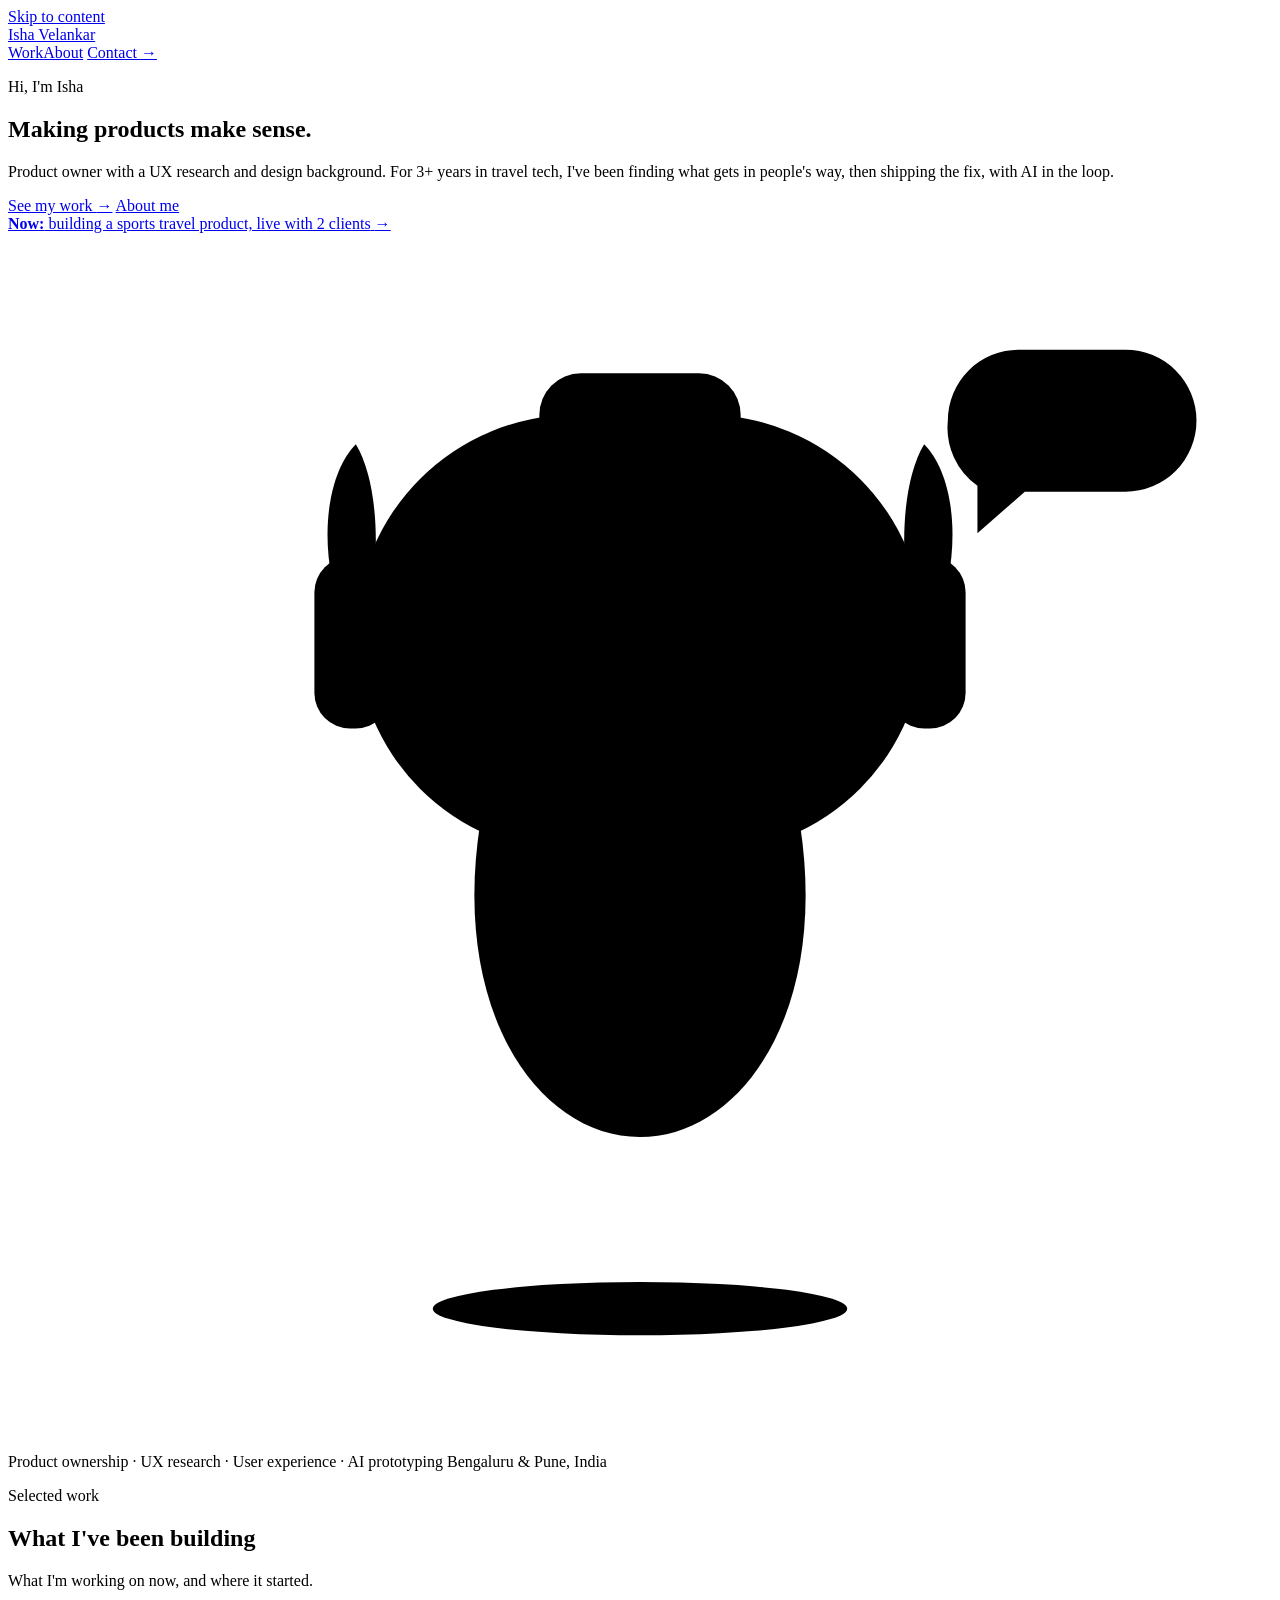
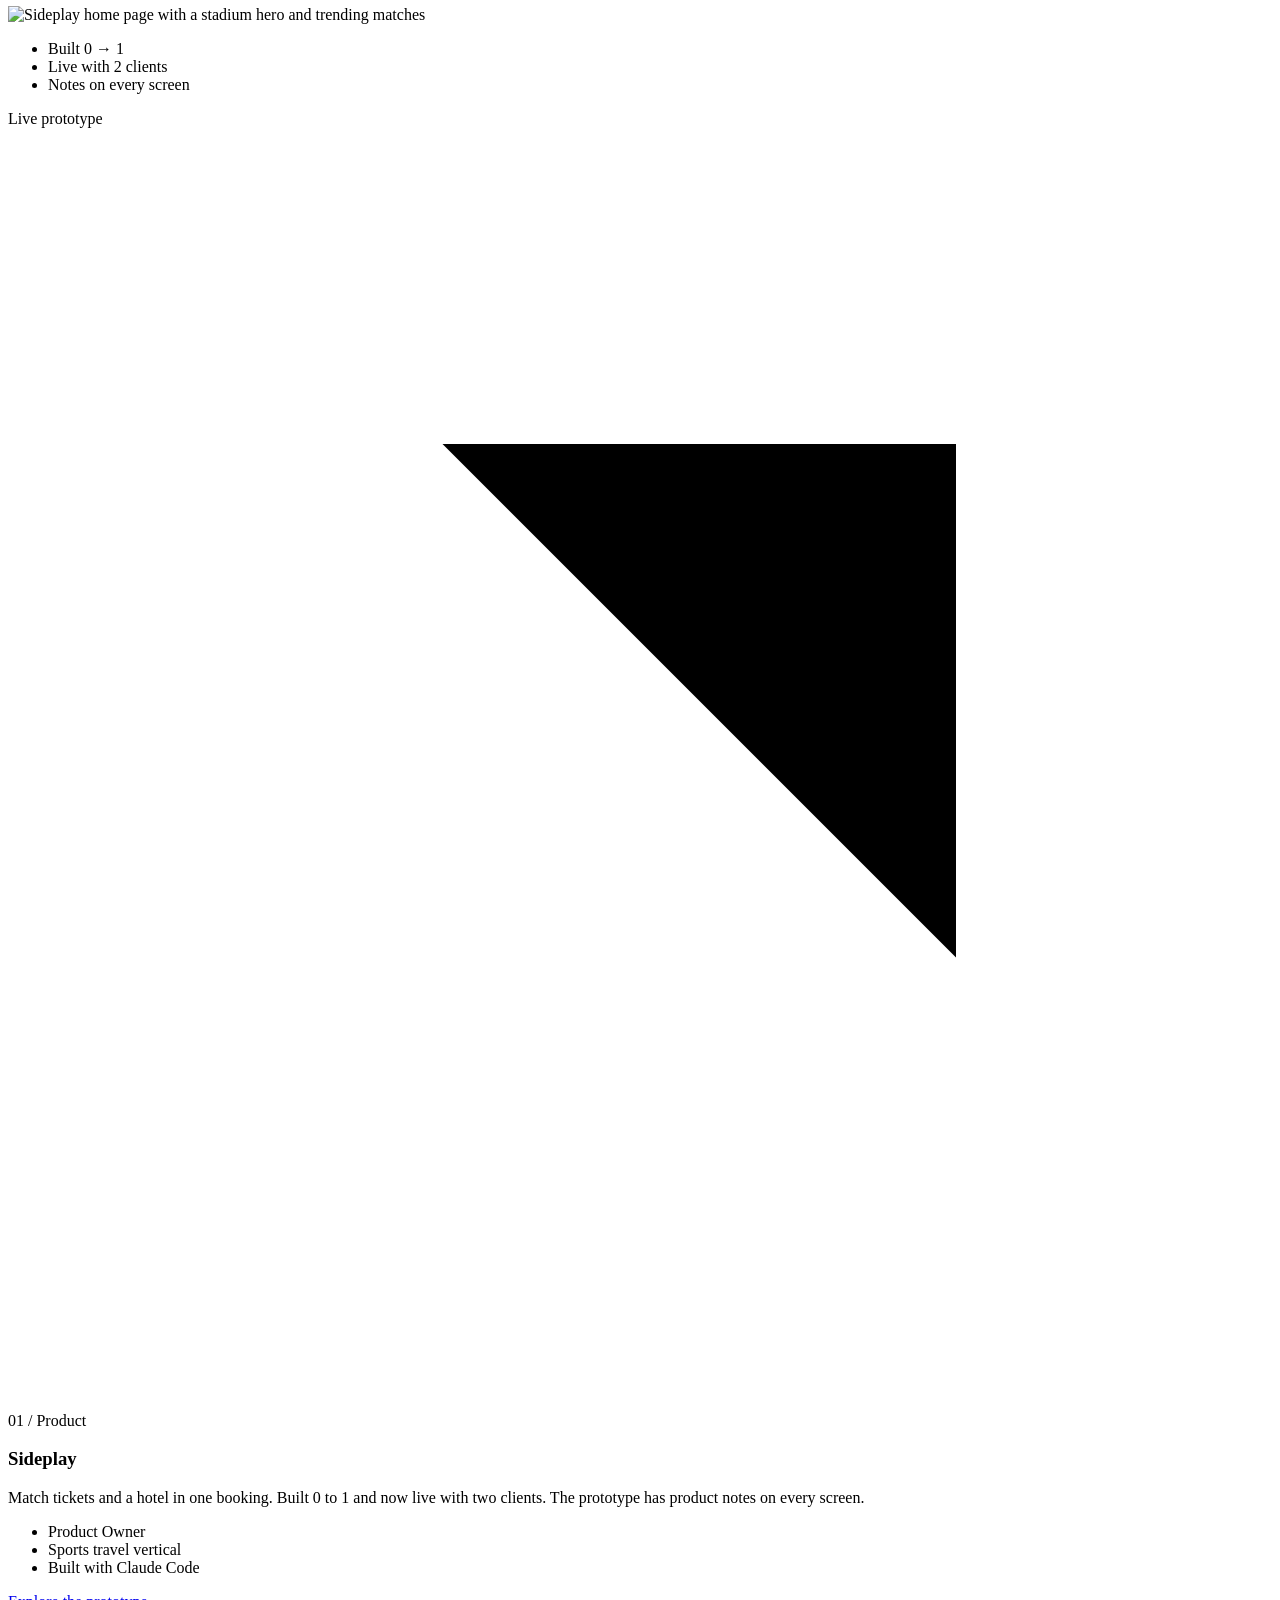
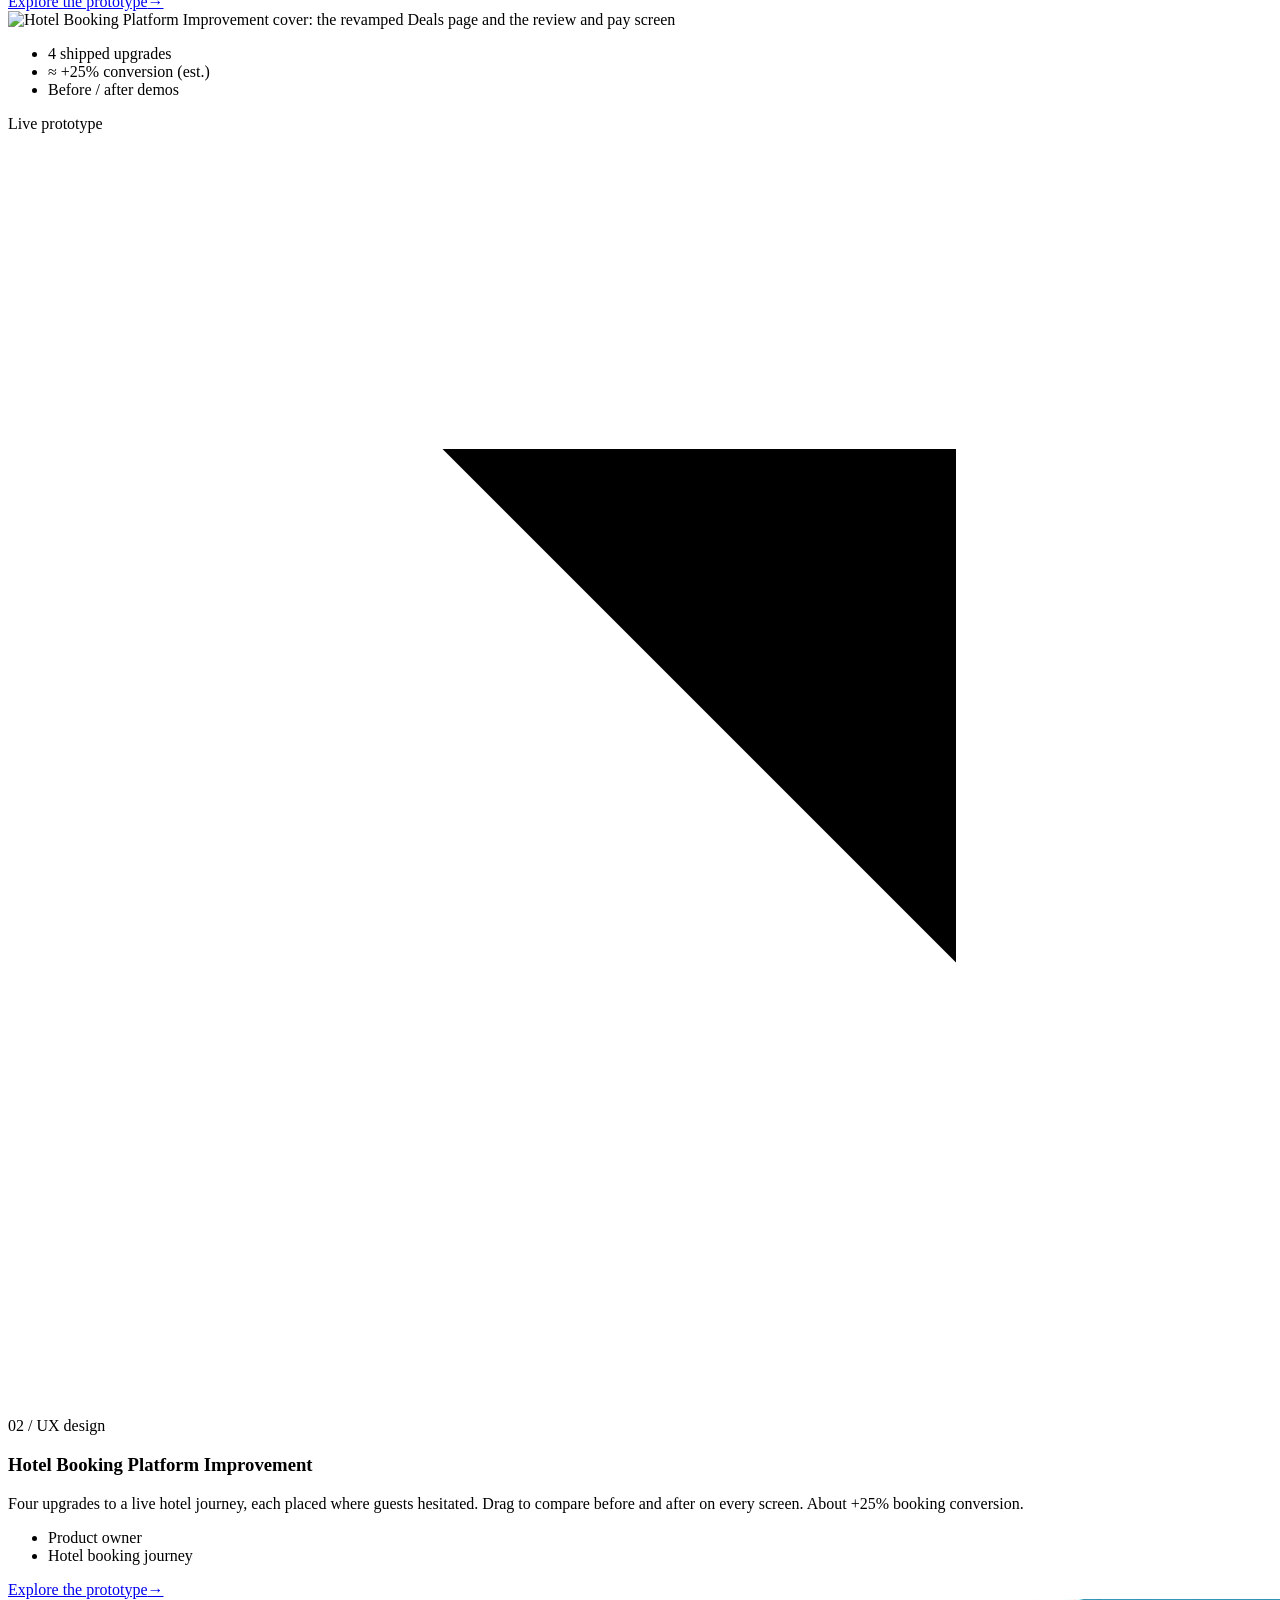
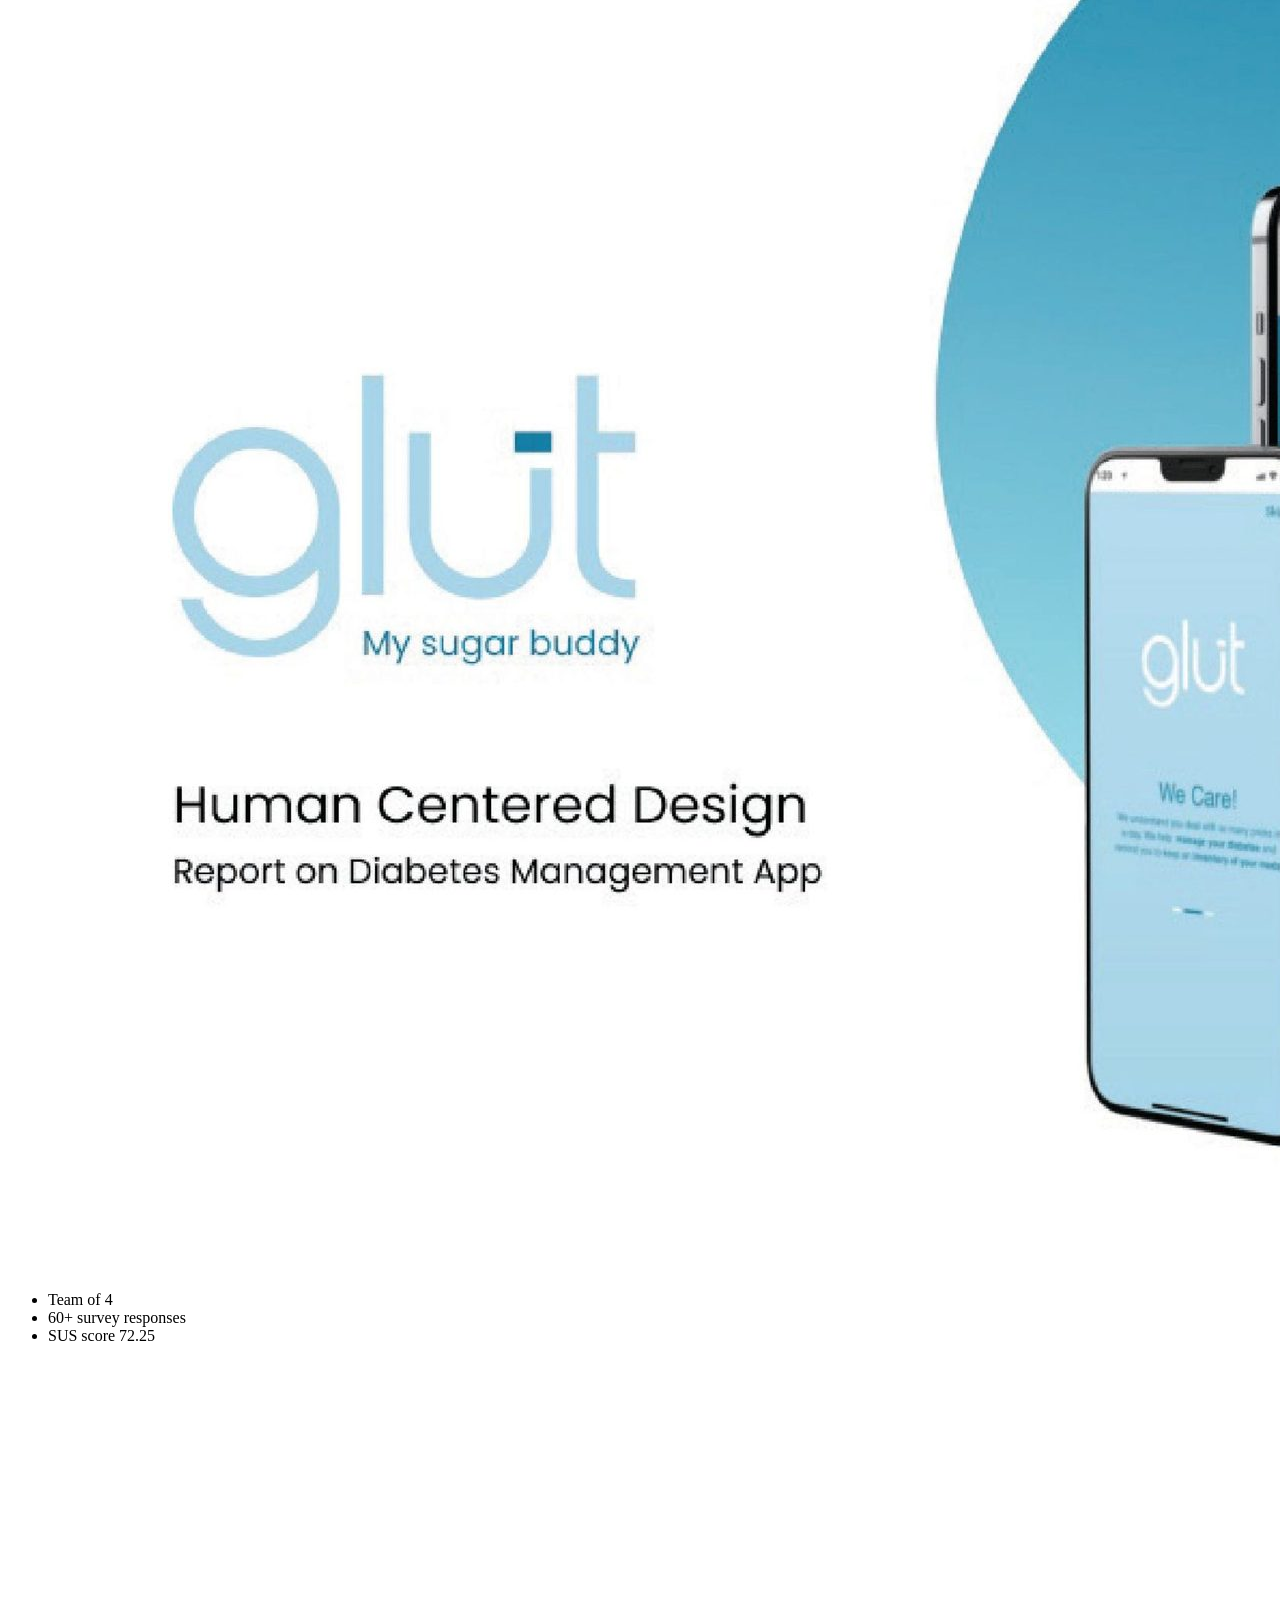
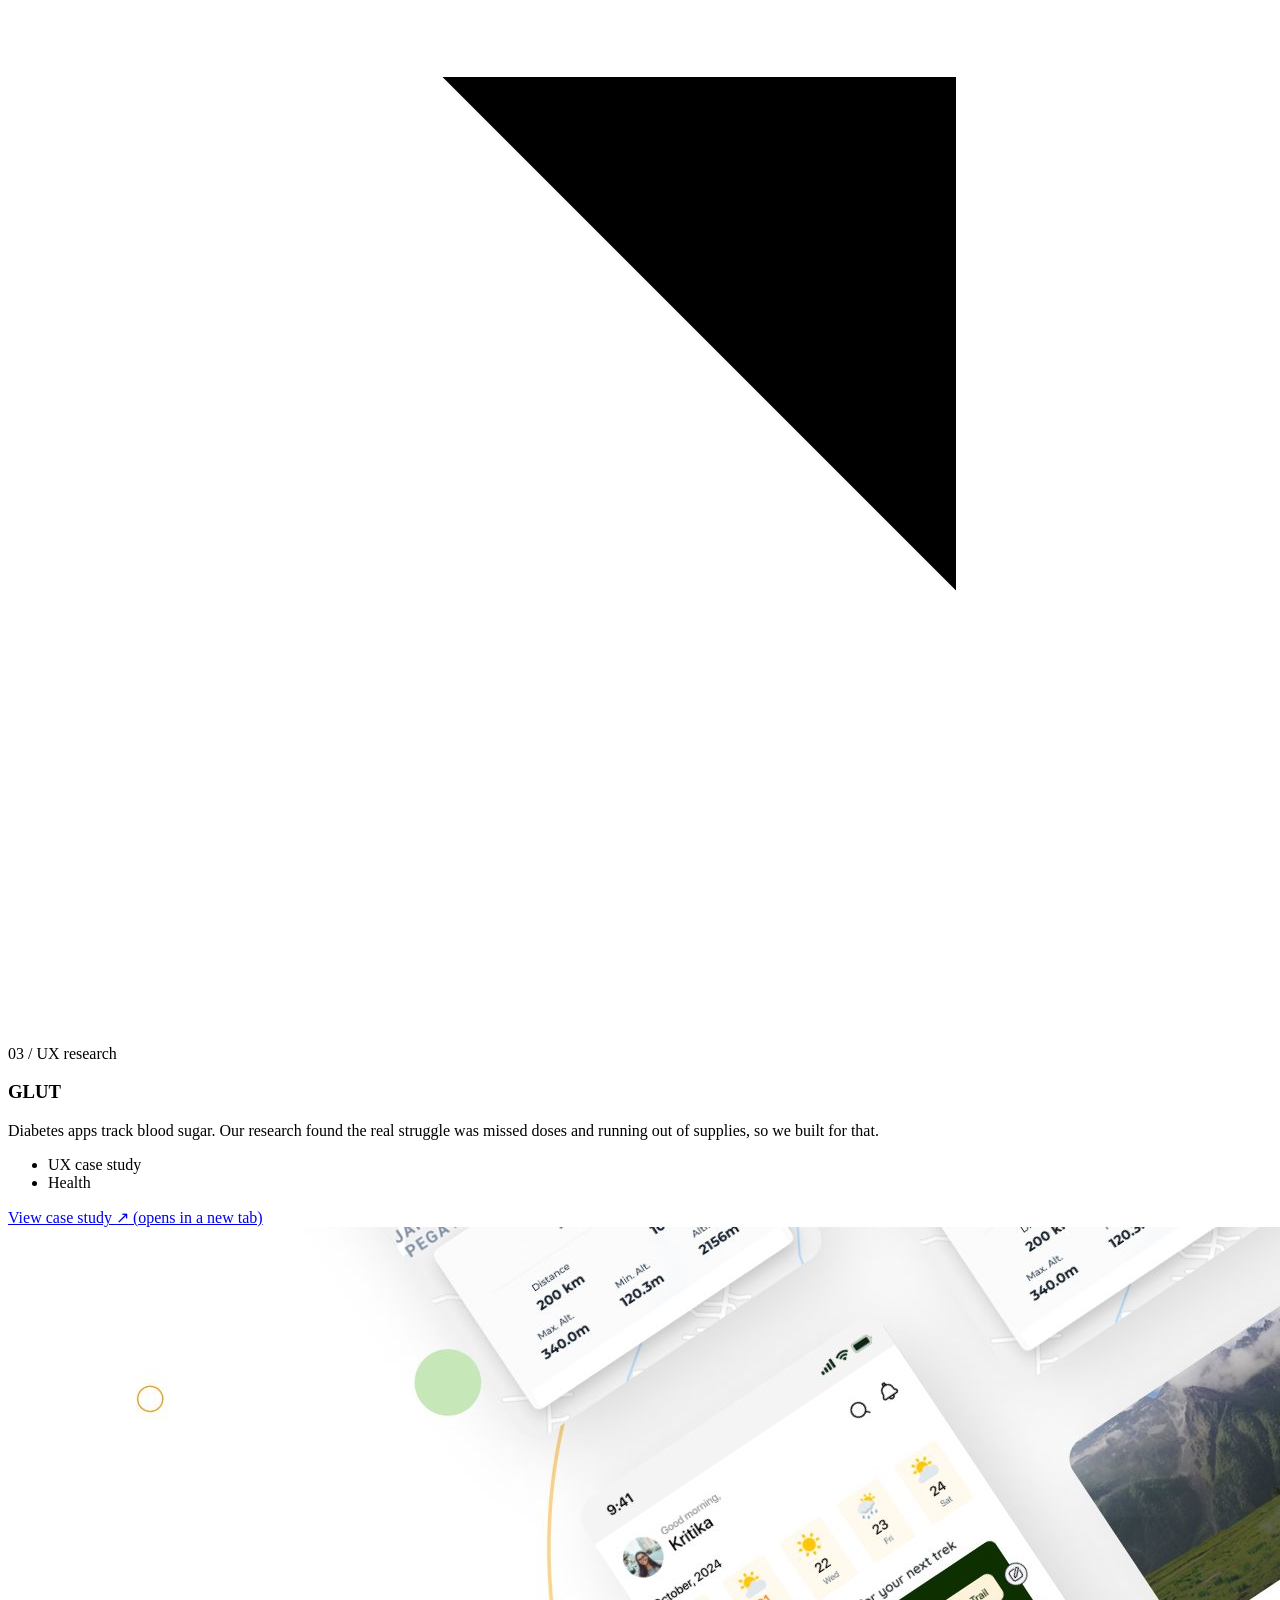
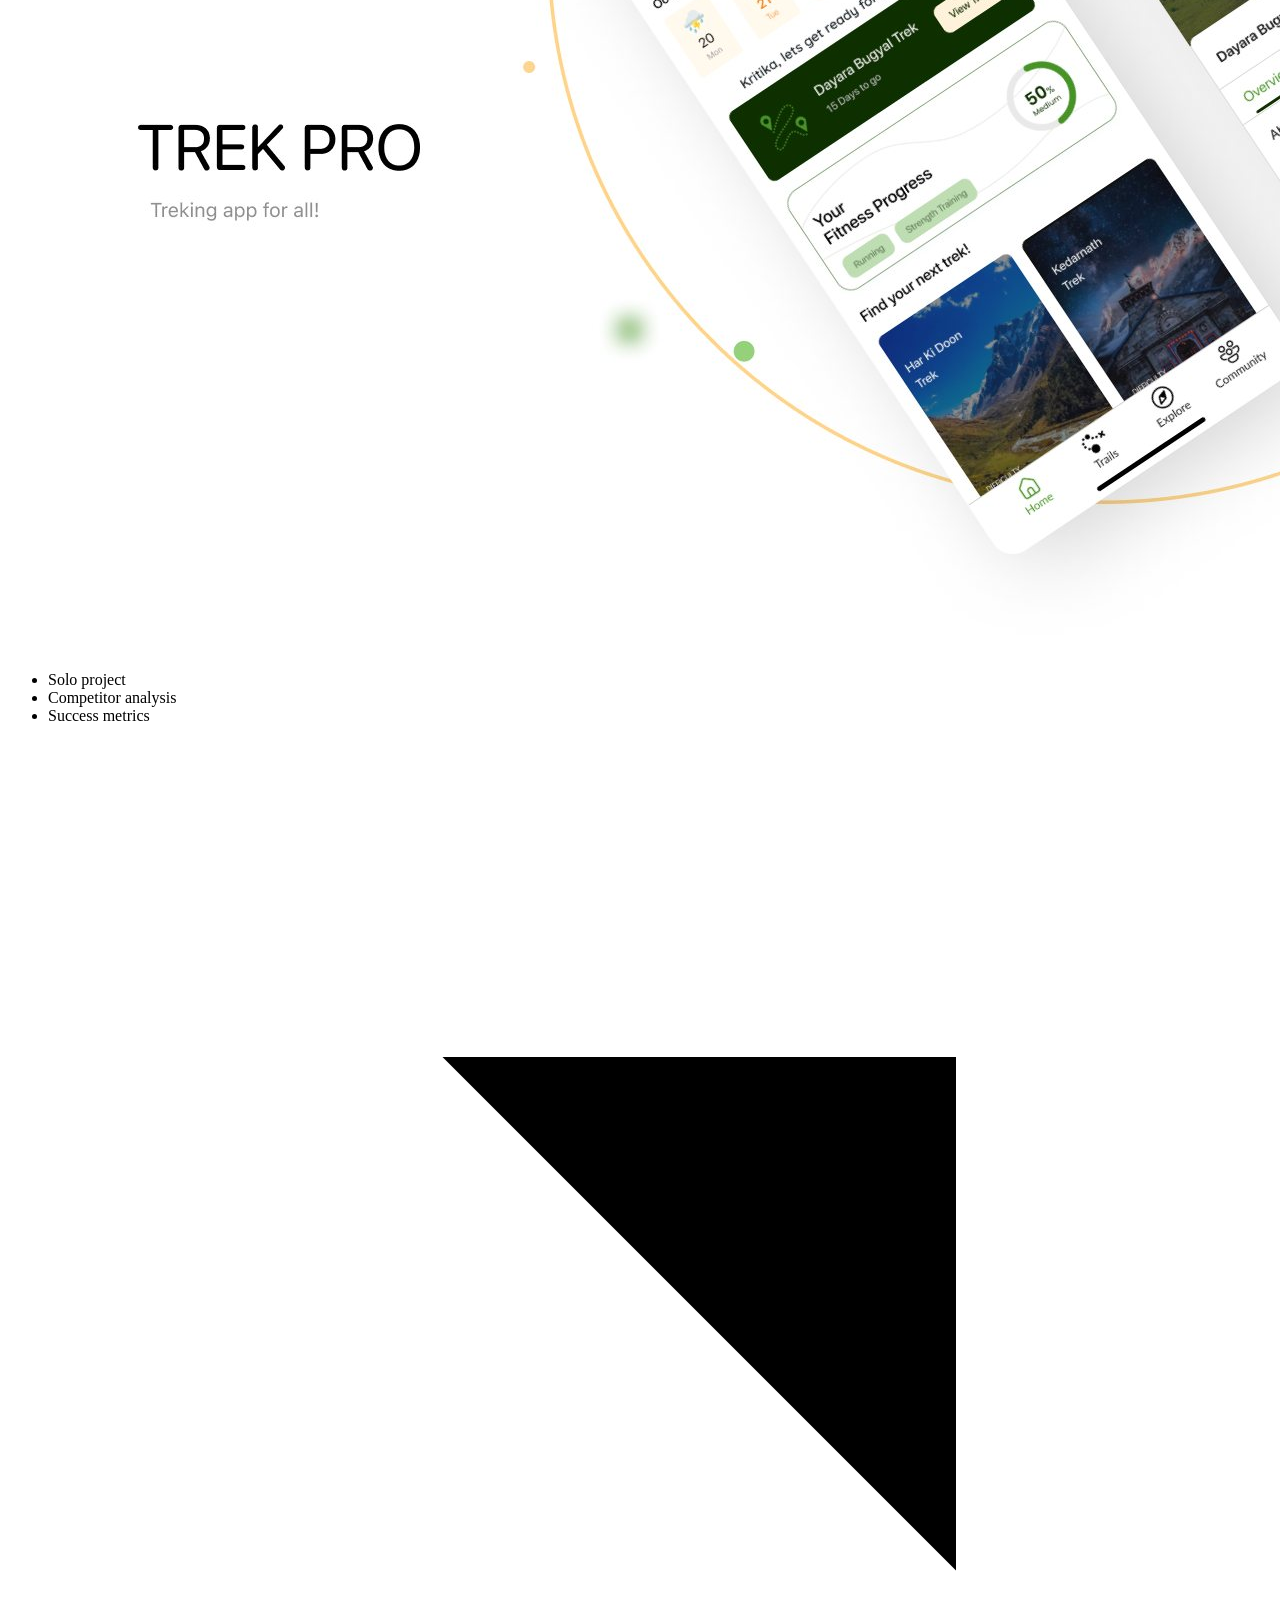
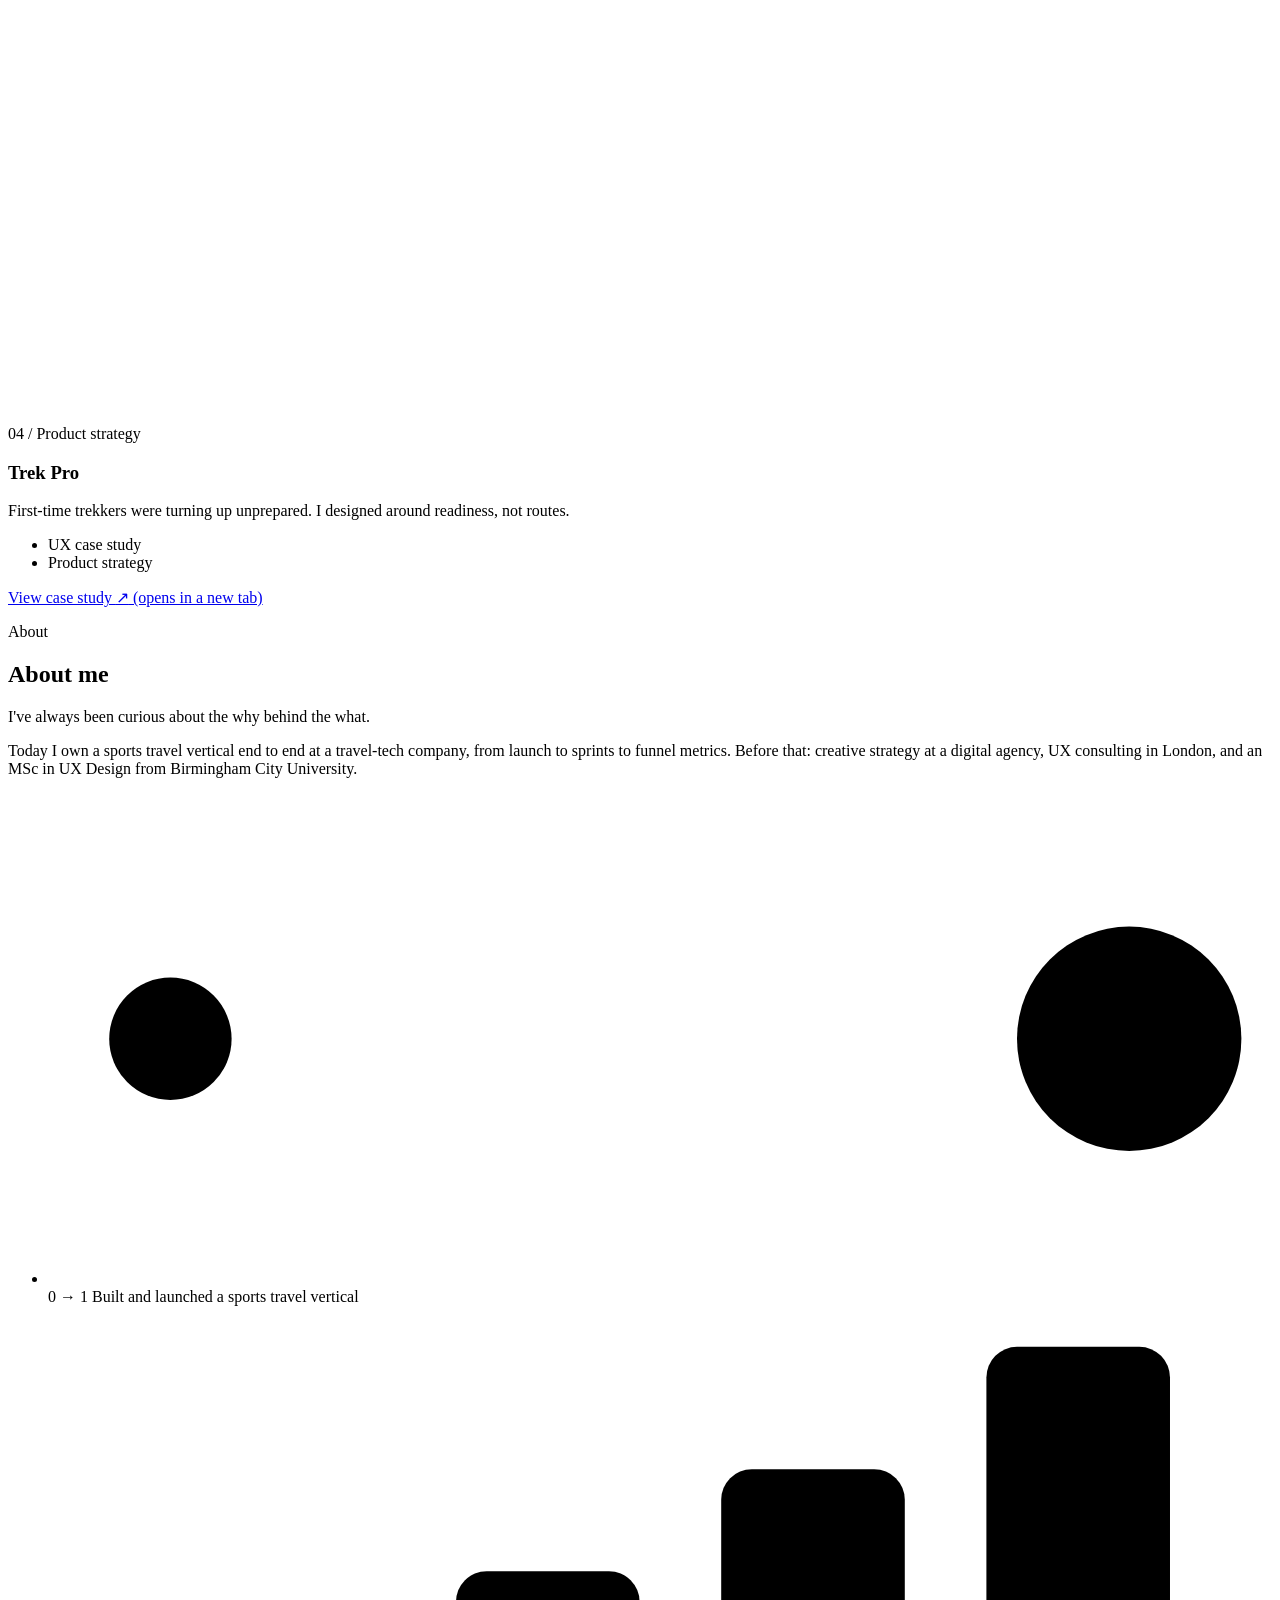
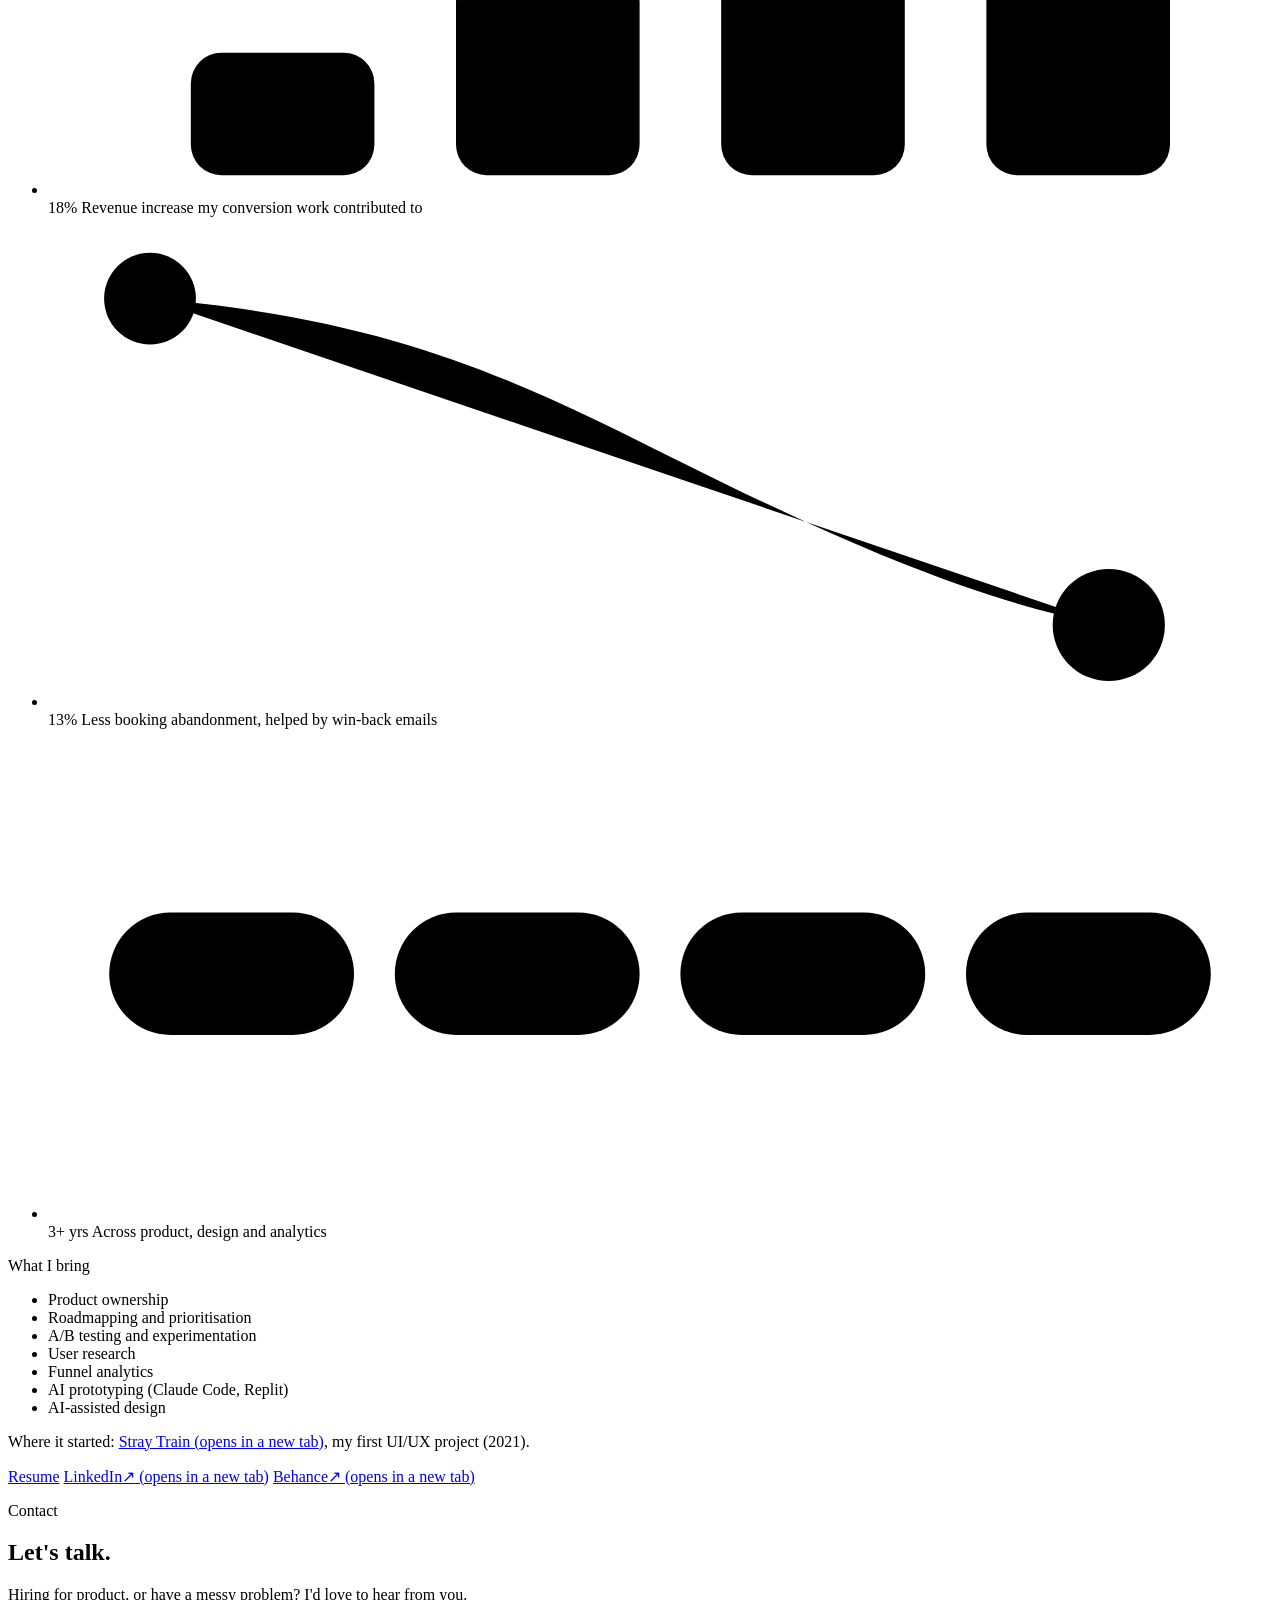
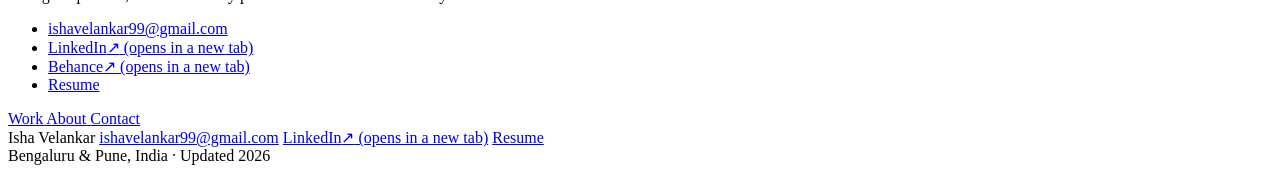
==== commit a462ee69: "Portfolio update: brand refresh, resume page, link preview" ====
--- a/index.html
+++ b/index.html
@@ -1,16 +1,12 @@
-<!DOCTYPE html><html lang="en"> <head><meta charset="utf-8"><meta name="viewport" content="width=device-width, initial-scale=1"><title>Isha Velankar, product and UX portfolio</title><meta name="description" content="Isha Velankar: product designer working across UX research, product strategy, data and AI-assisted prototyping."><meta property="og:title" content="Isha Velankar, product and UX portfolio"><meta property="og:description" content="Isha Velankar: product designer working across UX research, product strategy, data and AI-assisted prototyping."><link rel="icon" href="/favicon.svg" type="image/svg+xml"><link rel="stylesheet" href="/assets/index.C2ehJElE.css"></head> <body> <a class="skip" href="#main">Skip to content</a> <header class="site-head"> <div class="wrap site-head__inner"> <a class="wordmark" href="#top">Isha Velankar</a> <nav aria-label="Main"> <a href="#work">Work</a><a href="#ai">AI prototypes</a><a href="#approach">Approach</a><a href="#about">About</a><a href="#contact">Contact</a> </nav> </div> </header> <main id="main">  <section class="hero" id="top" aria-labelledby="hero-title"> <div class="wrap hero__grid"> <div class="hero__content"> <p class="hero__meta"> <span>Isha Velankar</span> <span aria-hidden="true">/</span> <span>Product designer</span> </p> <h1 id="hero-title" class="hero__line">
-Turning customer problems into <em>products that work.</em> </h1> <p class="hero__intro">
-I work across UX research, product discovery, analytics and cross-functional collaboration,
-        and use AI tools to turn product ideas into working prototypes.
-</p> <div class="hero__cta"> <a class="btn" href="mailto:ishavelankar99@gmail.com">ishavelankar99@gmail.com</a> <a href="https://www.linkedin.com/in/isha-velankar" class="btn btn--ghost" target="_blank" rel="noopener noreferrer">LinkedIn<span class="ext" aria-hidden="true">↗</span><span class="sr-only"> (opens in a new tab)</span></a> </div> </div> <aside class="brief" aria-label="How I approach a product problem"> <div class="brief__bar"> <span class="brief__dots" aria-hidden="true"><i></i><i></i><i></i></span> <span class="brief__file">product-brief.md</span> </div> <ol class="brief__steps"> <li style="--i:0"> <span class="brief__n">01</span> <span class="brief__label">Problem</span> <span class="brief__text">What is actually going wrong for the customer?</span> </li><li style="--i:1"> <span class="brief__n">02</span> <span class="brief__label">Evidence</span> <span class="brief__text">Interviews, funnels and feedback, not opinions.</span> </li><li style="--i:2"> <span class="brief__n">03</span> <span class="brief__label">Bet</span> <span class="brief__text">The smallest change worth testing, and why.</span> </li><li style="--i:3"> <span class="brief__n">04</span> <span class="brief__label">Prototype</span> <span class="brief__text">A working version, built with AI tools.</span> </li><li style="--i:4"> <span class="brief__n">05</span> <span class="brief__label">Outcome</span> <span class="brief__text">Measure what moved, then iterate.</span> </li> </ol> </aside> </div> </section> <section id="work" class="section wrap" aria-labelledby="work-title"> <div class="section__head"> <h2 id="work-title" class="section-title">Selected projects</h2> <p class="section-intro"> Two prototypes and three UX case studies.
-</p> </div> <div class="grid"> <article class="card card--prototype card--soon" id="project-sports-ticketing"> <div class="card__frame"> <div class="card__placeholder" aria-hidden="true"> <span class="card__placeholder-kicker">AI prototype</span> <span class="card__placeholder-title">Sports Ticketing</span> </div> <span class="card__badge">Coming soon</span>  </div> <div class="card__body"> <p class="card__category">AI-assisted prototype</p> <h3 class="card__title">Sports Ticketing</h3> <p class="card__desc">A working AI-assisted product prototype, built with Claude Code.</p> <ul class="card__tools" aria-label="Built with"> <li>Claude Code</li> </ul> <span class="card__cta is-soon" aria-disabled="true">Prototype in progress<span class="soon-tag">Coming soon</span></span> </div> </article><article class="card card--prototype" id="project-hotel-booking"> <div class="card__frame"> <img src="/projects/hearth.jpg" alt="Hearth showcase cover: four hotel booking doubts on a journey route, with a preview of each upgrade" loading="lazy" decoding="async">   </div> <div class="card__body"> <p class="card__category">Product owner · Hotel booking journey</p> <h3 class="card__title">Hearth</h3> <p class="card__desc">Four upgrades to a live hotel journey, each placed where guests hesitated. Drag to compare before and after on every screen. About +25% booking conversion.</p>  <a href="/hearth/index.html" class="card__cta" aria-label="Explore the prototype: Hearth">Explore the prototype <span aria-hidden="true">→</span></a> </div> </article><article class="card" id="project-glut"> <div class="card__frame"> <img src="/projects/glut.jpg" alt="Glut app cover showing the home screen on a phone" loading="lazy" decoding="async">   </div> <div class="card__body"> <p class="card__category">UX case study · Health</p> <h3 class="card__title">GLUT</h3> <p class="card__desc">Every diabetes app logs blood sugar. Our research showed the real daily failure was forgetting medicine and running out of supplies, so we built around that instead.</p>  <a href="https://www.behance.net/gallery/197537093/Glut-My-Sugar-Buddy" class="card__cta" aria-label="View case study: GLUT on Behance (opens in a new tab)" target="_blank" rel="noopener noreferrer">View case study <span class="ext" aria-hidden="true">↗</span><span class="sr-only"> (opens in a new tab)</span></a> </div> </article><article class="card" id="project-stray-train"> <div class="card__frame"> <img src="/projects/stray-train.jpg" alt="Stray Train project cover" loading="lazy" decoding="async">   </div> <div class="card__body"> <p class="card__category">UI/UX · Web design</p> <h3 class="card__title">Stray Train</h3> <p class="card__desc">A UI/UX and web design project, published on Behance in 2021.</p>  <a href="https://www.behance.net/gallery/119265761/Stray-Train" class="card__cta" aria-label="View case study: Stray Train on Behance (opens in a new tab)" target="_blank" rel="noopener noreferrer">View case study <span class="ext" aria-hidden="true">↗</span><span class="sr-only"> (opens in a new tab)</span></a> </div> </article><article class="card" id="project-trek-pro"> <div class="card__frame"> <img src="/projects/trek-pro.jpg" alt="Trek Pro home and trek screens on angled phones" loading="lazy" decoding="async">   </div> <div class="card__body"> <p class="card__category">UX case study · Product strategy</p> <h3 class="card__title">Trek Pro</h3> <p class="card__desc">A trekking company wanted booked customers to arrive prepared. Existing apps obsess over routes; I designed around readiness instead.</p>  <a href="https://www.behance.net/gallery/220424449/Trek-Pro-Mobile-App" class="card__cta" aria-label="View case study: Trek Pro on Behance (opens in a new tab)" target="_blank" rel="noopener noreferrer">View case study <span class="ext" aria-hidden="true">↗</span><span class="sr-only"> (opens in a new tab)</span></a> </div> </article> </div> </section> <section id="ai" class="band" aria-labelledby="ai-title"> <div class="wrap"> <div class="section__head"> <p class="eyebrow eyebrow--light">AI product development</p> <h2 id="ai-title" class="section-title">From product idea to working prototype</h2> <p class="section-intro">
-I use Claude Code and Replit to move from a product idea to something people can actually use. The tools
-          speed up the building; the product thinking is what decides what gets built and whether it's any good.
-</p> </div> <ol class="practices"> <li> <span class="practices__n" aria-hidden="true">01</span> <h3>Find the problem worth solving</h3> <p>Start from user research, feedback and data to name a specific problem and the opportunity behind it, before any tool gets opened.</p> </li><li> <span class="practices__n" aria-hidden="true">02</span> <h3>Turn a hypothesis into something that runs</h3> <p>Use Claude Code and Replit to build a working version quickly, so the idea can be tested with real interactions instead of a static mockup.</p> </li><li> <span class="practices__n" aria-hidden="true">03</span> <h3>Decide what to build, and what not to</h3> <p>Scope each prototype around the core job, prioritise features by user value, and write down the trade-offs behind each call.</p> </li><li> <span class="practices__n" aria-hidden="true">04</span> <h3>Test the AI, not just the interface</h3> <p>Check AI outputs against real inputs, look for the cases where they fail or mislead, and dig into why before trusting the result.</p> </li><li> <span class="practices__n" aria-hidden="true">05</span> <h3>Improve from evidence</h3> <p>Feed what testing and feedback show back into the next version, keeping the changes tied to what was actually observed.</p> </li> </ol> <div class="proto-links"> <h3 class="proto-links__title">See it applied</h3> <ul> <li> <a class="proto-link" href="#project-sports-ticketing"> <span class="proto-link__name">Sports Ticketing</span> <span class="proto-link__desc">A working AI-assisted product prototype, built with Claude Code.</span> </a> <span class="proto-link__live is-soon" aria-disabled="true"><span class="soon-tag">Coming soon</span></span> </li> </ul> </div> </div> </section> <section id="approach" class="section wrap" aria-labelledby="approach-title"> <div class="section__head"> <h2 id="approach-title" class="section-title">How I approach product problems</h2> </div> <ol class="steps"> <li> <span class="steps__n" aria-hidden="true">1</span> <h3>Understand</h3> <p>The user problem and the business context it sits in.</p> </li><li> <span class="steps__n" aria-hidden="true">2</span> <h3>Find the opportunity</h3> <p>Through research, feedback and product data.</p> </li><li> <span class="steps__n" aria-hidden="true">3</span> <h3>Prioritise</h3> <p>Solutions by user value and business impact.</p> </li><li> <span class="steps__n" aria-hidden="true">4</span> <h3>Build and test</h3> <p>Together with engineering, business and users.</p> </li><li> <span class="steps__n" aria-hidden="true">5</span> <h3>Evaluate and iterate</h3> <p>Check the outcome, learn, and go again.</p> </li> </ol> </section> <section id="about" class="section wrap about" aria-labelledby="about-title"> <h2 id="about-title" class="section-title">About</h2> <div class="about__text"> <p>
-I'm a product designer with experience spanning UX research, product strategy, analytics, product
-        improvement and cross-functional collaboration. At Unravel, a travel-tech company, I design for travel
-        booking inside banking partner apps and own the sports travel vertical.
-</p> <p>
-I hold an MSc in User Experience Design from Birmingham City University. Lately I've been building working
-        prototypes with AI tools, to test product ideas faster and get closer to how they'd really behave.
-</p> </div> <div class="about__skills"> <h3 class="about__skills-title">What I bring</h3> <ul class="chips"> <li>Product discovery and strategy</li><li>UX research and interaction design</li><li>Data analysis and product metrics</li><li>Experimentation and validation</li><li>AI prototyping</li><li>Cross-functional collaboration</li> </ul> </div> </section> <section id="contact" class="contact" aria-labelledby="contact-title"> <div class="wrap"> <h2 id="contact-title" class="contact__line">Building something people use? <em>Let's talk.</em></h2> <ul class="contact__links"> <li><a class="btn btn--light" href="mailto:ishavelankar99@gmail.com">ishavelankar99@gmail.com</a></li> <li><a href="https://www.linkedin.com/in/isha-velankar" class target="_blank" rel="noopener noreferrer">LinkedIn<span class="ext" aria-hidden="true">↗</span><span class="sr-only"> (opens in a new tab)</span></a></li> <li><a href="https://www.behance.net/ishavelankar" class target="_blank" rel="noopener noreferrer">Behance<span class="ext" aria-hidden="true">↗</span><span class="sr-only"> (opens in a new tab)</span></a></li> <li><span class=" is-soon" aria-disabled="true">Resume<span class="soon-tag">coming soon</span></span></li> </ul> </div> </section>  </main> <footer class="site-foot"> <div class="wrap site-foot__inner"> <span>Isha Velankar, Pune, India</span> <span>Built with Astro and Claude Code</span> </div> </footer> </body></html>+<!DOCTYPE html><html lang="en"> <head><meta charset="utf-8"><meta name="viewport" content="width=device-width, initial-scale=1"><title>Isha Velankar, making products make sense</title><meta name="description" content="Isha Velankar: product owner with a UX research and design background. 3+ years in travel tech, building with AI to make products make sense."><meta name="theme-color" content="#111f1a"><meta property="og:title" content="Isha Velankar, making products make sense"><meta property="og:description" content="Isha Velankar: product owner with a UX research and design background. 3+ years in travel tech, building with AI to make products make sense."><meta property="og:type" content="website"><meta property="og:url" content="https://isha-velankar99.github.io/"><meta property="og:image" content="https://isha-velankar99.github.io/og.jpg"><meta property="og:image:width" content="1200"><meta property="og:image:height" content="630"><meta property="og:image:alt" content="Isha Velankar: Making products make sense. Product owner with a UX research and design background."><meta name="twitter:card" content="summary_large_image"><link rel="canonical" href="https://isha-velankar99.github.io/"><link rel="icon" href="/favicon.svg" type="image/svg+xml"><link rel="preload" href="/fonts/clash-display-600.woff2" as="font" type="font/woff2" crossorigin><link rel="preload" href="/fonts/general-sans-400.woff2" as="font" type="font/woff2" crossorigin><link rel="stylesheet" href="/assets/index.oR3Uc1Db.css"></head> <body> <a class="skip" href="#main">Skip to content</a> <header class="site-head dark"> <div class="wrap site-head__inner"> <a class="wordmark" href="/#top" aria-label="Isha Velankar, back to top"> <span class="wordmark__node" aria-hidden="true"></span>Isha Velankar </a> <nav aria-label="Main"> <a href="/#work">Work</a><a href="/#about">About</a> <a class="nav-cta" href="/#contact">Contact <span aria-hidden="true">→</span></a> </nav> </div> </header> <main id="main">  <section class="hero dark" id="top" aria-labelledby="hero-title"> <div class="wrap hero__grid"> <div class="hero__content"> <p class="eyebrow">Hi, I'm Isha</p> <h1 id="hero-title" class="hero__line">Making products <span class="hl">make sense.</span></h1> <p class="hero__intro">
+Product owner with a UX research and design background. For 3+ years in travel tech, I've been finding what
+        gets in people's way, then shipping the fix, with AI in the loop.
+</p> <div class="hero__cta"> <a class="btn" href="#work">See my work <span class="arrow" aria-hidden="true">→</span></a> <a class="btn btn--secondary" href="#about">About me</a> </div> <a class="now" href="#project-sports-ticketing"> <span class="now__dot" aria-hidden="true"></span> <span><b>Now:</b> building a sports travel product, live with 2 clients</span> <span aria-hidden="true">→</span> </a> </div> <div class="hero__aside"> <figure class="bot" aria-labelledby="bot-title"> <svg viewBox="0 0 400 400" role="img" aria-labelledby="bot-title" id="bot-svg"> <title id="bot-title">A small friendly robot smiling and waving, with a speech bubble saying hi</title> <ellipse class="bot__shadow" cx="200" cy="358" rx="70" ry="9"></ellipse> <g class="bot__float"> <!-- speech bubble --> <g transform="translate(304 34)"><g class="bot__bubble"> <path class="bot__bubble-bg" d="M0 24 a24 24 0 0 1 24 -24 h36 a24 24 0 0 1 0 48 h-34 l-16 14 v-16 a24 24 0 0 1 -10 -22 z"></path> <text class="bot__hi" x="42" y="32" text-anchor="middle">Hi!</text> </g></g> <!-- stubby arms, drooping out to the sides --> <path class="bot__arm" d="M154 218 L120 250"></path> <g class="bot__wave"><path class="bot__arm" d="M246 218 L280 250"></path></g> <!-- chubby body with a collar line --> <path class="bot__shell" d="M146 194 C136 258 166 300 200 300 C234 300 264 258 254 194 Z"></path> <path class="bot__collar" d="M150 226 C166 236 180 238 186 236 M214 236 C220 238 234 236 250 226"></path> <path class="bot__screen" d="M174 220 h52 v12 c0 17 -11 28 -26 28 c-15 0 -26 -11 -26 -28 z"></path> <!-- head tilts a little while waving --> <g class="bot__head"> <path class="bot__ear-tip" d="M96 112 C92 92 96 74 104 66 C110 76 112 94 110 112 Z"></path> <path class="bot__ear-tip" d="M304 112 C308 92 304 74 296 66 C290 76 288 94 290 112 Z"></path> <rect class="bot__ear" x="90" y="104" width="26" height="58" rx="12"></rect> <rect class="bot__ear" x="284" y="104" width="26" height="58" rx="12"></rect> <rect class="bot__shell" x="166" y="42" width="68" height="30" rx="14"></rect> <rect class="bot__shell" x="104" y="56" width="192" height="148" rx="74"></rect> <!-- visor with a mask-like lower edge --> <path class="bot__visor" d="M128 128 C128 100 160 84 200 84 C240 84 272 100 272 128 C272 156 258 172 240 170 C226 168 214 162 200 162 C186 162 174 168 160 170 C142 172 128 156 128 128 Z"></path> <path class="bot__rim" d="M132 108 C146 88 172 78 200 78 C228 78 254 88 268 108"></path> <!-- blush --> <ellipse class="bot__blush" cx="152" cy="148" rx="11" ry="6.5"></ellipse> <ellipse class="bot__blush" cx="248" cy="148" rx="11" ry="6.5"></ellipse> <!-- eyes --> <path class="bot__eye" d="M161 128 C161 121.9 165.9 117 172 117 C178.1 117 183 121.9 183 128 C183 134.1 178.1 139 172 139 C165.9 139 161 134.1 161 128 Z"> <animate attributeName="d" dur="4s" repeatCount="indefinite" calcMode="spline" values="M161 128 C161 121.9 165.9 117 172 117 C178.1 117 183 121.9 183 128 C183 134.1 178.1 139 172 139 C165.9 139 161 134.1 161 128 Z;M161 128 C161 121.9 165.9 117 172 117 C178.1 117 183 121.9 183 128 C183 134.1 178.1 139 172 139 C165.9 139 161 134.1 161 128 Z;M161 131 C161 124 165.9 119 172 119 C178.1 119 183 124 183 131 C183 132 178.1 132 172 132 C165.9 132 161 132 161 131 Z;M160 134 C160 126 165 119 172 119 C179 119 184 126 184 134 C182 129 177.5 126 172 126 C166.5 126 162 129 160 134 Z;M160 134 C160 126 165 119 172 119 C179 119 184 126 184 134 C182 129 177.5 126 172 126 C166.5 126 162 129 160 134 Z;M161 131 C161 124 165.9 119 172 119 C178.1 119 183 124 183 131 C183 132 178.1 132 172 132 C165.9 132 161 132 161 131 Z;M161 128 C161 121.9 165.9 117 172 117 C178.1 117 183 121.9 183 128 C183 134.1 178.1 139 172 139 C165.9 139 161 134.1 161 128 Z" keyTimes="0;0.18;0.26;0.34;0.84;0.92;1" keySplines="0.45 0 0.25 1;0.45 0 0.25 1;0.45 0 0.25 1;0.45 0 0.25 1;0.45 0 0.25 1;0.45 0 0.25 1"></animate> </path><path class="bot__eye" d="M217 128 C217 121.9 221.9 117 228 117 C234.1 117 239 121.9 239 128 C239 134.1 234.1 139 228 139 C221.9 139 217 134.1 217 128 Z"> <animate attributeName="d" dur="4s" repeatCount="indefinite" calcMode="spline" values="M217 128 C217 121.9 221.9 117 228 117 C234.1 117 239 121.9 239 128 C239 134.1 234.1 139 228 139 C221.9 139 217 134.1 217 128 Z;M217 128 C217 121.9 221.9 117 228 117 C234.1 117 239 121.9 239 128 C239 134.1 234.1 139 228 139 C221.9 139 217 134.1 217 128 Z;M217 131 C217 124 221.9 119 228 119 C234.1 119 239 124 239 131 C239 132 234.1 132 228 132 C221.9 132 217 132 217 131 Z;M216 134 C216 126 221 119 228 119 C235 119 240 126 240 134 C238 129 233.5 126 228 126 C222.5 126 218 129 216 134 Z;M216 134 C216 126 221 119 228 119 C235 119 240 126 240 134 C238 129 233.5 126 228 126 C222.5 126 218 129 216 134 Z;M217 131 C217 124 221.9 119 228 119 C234.1 119 239 124 239 131 C239 132 234.1 132 228 132 C221.9 132 217 132 217 131 Z;M217 128 C217 121.9 221.9 117 228 117 C234.1 117 239 121.9 239 128 C239 134.1 234.1 139 228 139 C221.9 139 217 134.1 217 128 Z" keyTimes="0;0.18;0.26;0.34;0.84;0.92;1" keySplines="0.45 0 0.25 1;0.45 0 0.25 1;0.45 0 0.25 1;0.45 0 0.25 1;0.45 0 0.25 1;0.45 0 0.25 1"></animate> </path> <g class="bot__glints"> <circle cx="176" cy="123.5" r="3.5"></circle> <circle cx="232" cy="123.5" r="3.5"></circle> </g> <path class="bot__smile" d="M168 186 q32 14 64 0"></path> </g> </g> </svg> </figure> <script type="module">const e=document.getElementById("bot-svg");e&&window.matchMedia("(prefers-reduced-motion: reduce)").matches&&(e.pauseAnimations(),e.setCurrentTime(2.4));</script> </div> <div class="hero__foot"> <span class="eyebrow">Product ownership · UX research · User experience · AI prototyping</span> <span class="eyebrow">Bengaluru &amp; Pune, India</span> </div> </div> </section> <section id="work" class="section wrap" aria-labelledby="work-title"> <div class="section__head"> <p class="eyebrow">Selected work</p> <h2 id="work-title" class="section-title">What I've been building</h2> <p class="section-intro">What I'm working on now, and where it started.</p> </div> <div class="grid"> <article class="card card--prototype" id="project-sports-ticketing"> <div class="card__frame"> <img src="/projects/sideplay.jpg" alt="Sideplay home page with a stadium hero and trending matches" loading="lazy" decoding="async"> <ul class="card__strip" aria-label="Key facts"> <li>Built 0 → 1</li><li>Live with 2 clients</li><li>Notes on every screen</li> </ul>  <span class="card__badge card__badge--live">Live prototype</span> <span class="card__arrow" aria-hidden="true"> <svg viewBox="0 0 16 16"><path d="M4 12L12 4M5.5 4H12v6.5"></path></svg> </span> </div> <div class="card__body"> <p class="card__num">01 / Product</p> <h3 class="card__title">Sideplay</h3> <p class="card__desc">Match tickets and a hotel in one booking. Built 0 to 1 and now live with two clients. The prototype has product notes on every screen.</p> <ul class="card__tags" aria-label="Context and role"> <li>Product Owner</li><li>Sports travel vertical</li><li>Built with Claude Code</li> </ul> <a href="/sideplay/index.html?notes=1" class="card__cta text-link" aria-label="Explore the prototype: Sideplay">Explore the prototype<span aria-hidden="true">→</span> </a> </div> </article><article class="card card--prototype" id="project-hotel-booking"> <div class="card__frame"> <img src="/projects/hotel-cover.jpg" alt="Hotel Booking Platform Improvement cover: the revamped Deals page and the review and pay screen" loading="lazy" decoding="async"> <ul class="card__strip" aria-label="Key facts"> <li>4 shipped upgrades</li><li>≈ +25% conversion (est.)</li><li>Before / after demos</li> </ul>  <span class="card__badge card__badge--live">Live prototype</span> <span class="card__arrow" aria-hidden="true"> <svg viewBox="0 0 16 16"><path d="M4 12L12 4M5.5 4H12v6.5"></path></svg> </span> </div> <div class="card__body"> <p class="card__num">02 / UX design</p> <h3 class="card__title">Hotel Booking Platform Improvement</h3> <p class="card__desc">Four upgrades to a live hotel journey, each placed where guests hesitated. Drag to compare before and after on every screen. About +25% booking conversion.</p> <ul class="card__tags" aria-label="Context and role"> <li>Product owner</li><li>Hotel booking journey</li> </ul> <a href="/hearth/index.html" class="card__cta text-link" aria-label="Explore the prototype: Hotel Booking Platform Improvement">Explore the prototype<span aria-hidden="true">→</span> </a> </div> </article><article class="card" id="project-glut"> <div class="card__frame"> <img src="/projects/glut.jpg" alt="Glut app cover showing the home screen on a phone" loading="lazy" decoding="async"> <ul class="card__strip" aria-label="Key facts"> <li>Team of 4</li><li>60+ survey responses</li><li>SUS score 72.25</li> </ul>   <span class="card__arrow" aria-hidden="true"> <svg viewBox="0 0 16 16"><path d="M4 12L12 4M5.5 4H12v6.5"></path></svg> </span> </div> <div class="card__body"> <p class="card__num">03 / UX research</p> <h3 class="card__title">GLUT</h3> <p class="card__desc">Diabetes apps track blood sugar. Our research found the real struggle was missed doses and running out of supplies, so we built for that.</p> <ul class="card__tags" aria-label="Context and role"> <li>UX case study</li><li>Health</li> </ul> <a href="https://www.behance.net/gallery/197537093/Glut-My-Sugar-Buddy" class="card__cta text-link" aria-label="View case study: GLUT on Behance (opens in a new tab)" target="_blank" rel="noopener noreferrer">View case study <span class="ext" aria-hidden="true">↗</span><span class="sr-only"> (opens in a new tab)</span></a> </div> </article><article class="card" id="project-trek-pro"> <div class="card__frame"> <img src="/projects/trek-pro.jpg" alt="Trek Pro home and trek screens on angled phones" loading="lazy" decoding="async"> <ul class="card__strip" aria-label="Key facts"> <li>Solo project</li><li>Competitor analysis</li><li>Success metrics</li> </ul>   <span class="card__arrow" aria-hidden="true"> <svg viewBox="0 0 16 16"><path d="M4 12L12 4M5.5 4H12v6.5"></path></svg> </span> </div> <div class="card__body"> <p class="card__num">04 / Product strategy</p> <h3 class="card__title">Trek Pro</h3> <p class="card__desc">First-time trekkers were turning up unprepared. I designed around readiness, not routes.</p> <ul class="card__tags" aria-label="Context and role"> <li>UX case study</li><li>Product strategy</li> </ul> <a href="https://www.behance.net/gallery/220424449/Trek-Pro-Mobile-App" class="card__cta text-link" aria-label="View case study: Trek Pro on Behance (opens in a new tab)" target="_blank" rel="noopener noreferrer">View case study <span class="ext" aria-hidden="true">↗</span><span class="sr-only"> (opens in a new tab)</span></a> </div> </article> </div> </section> <section id="about" class="section wrap about" aria-labelledby="about-title"> <div class="section__head"> <p class="eyebrow">About</p> <h2 id="about-title" class="section-title">About me</h2> </div> <div class="about__body"> <p class="about__lead">I've always been curious about the why behind the what.</p> <p>
+Today I own a sports travel vertical end to end at a travel-tech company, from launch to sprints to funnel
+        metrics. Before that: creative strategy at a digital agency, UX consulting in London, and an MSc in UX Design
+        from Birmingham City University.
+</p> <ul class="proof" data-reveal> <li> <svg class="viz viz--launch" viewBox="0 0 120 48" aria-hidden="true">  <path class="viz__line viz__draw" d="M12 24 H106"></path> <circle class="viz__node" cx="12" cy="24" r="6"></circle> <circle class="viz__halo" cx="106" cy="24" r="11"></circle> <circle class="viz__dot viz__pop" cx="106" cy="24" r="6"></circle>     </svg> <span class="proof__value">0 → 1</span> <span class="proof__label">Built and launched a sports travel vertical</span> </li><li> <svg class="viz viz--growth" viewBox="0 0 120 48" aria-hidden="true">   <path class="viz__base" d="M6 46 H114"></path> <rect class="viz__bar" style="--d:0ms" x="14" y="34" width="18" height="12" rx="3"></rect> <rect class="viz__bar" style="--d:90ms" x="40" y="26" width="18" height="20" rx="3"></rect> <rect class="viz__bar" style="--d:180ms" x="66" y="16" width="18" height="30" rx="3"></rect> <rect class="viz__bar viz__bar--hi" style="--d:270ms" x="92" y="4" width="18" height="42" rx="3"></rect>    </svg> <span class="proof__value">18%</span> <span class="proof__label">Revenue increase my conversion work contributed to</span> </li><li> <svg class="viz viz--drop" viewBox="0 0 120 48" aria-hidden="true">    <path class="viz__base" d="M6 46 H114"></path> <path class="viz__line viz__draw" d="M10 8 C34 10 46 16 62 24 S92 38 104 40"></path> <circle class="viz__node" cx="10" cy="8" r="4.5"></circle> <circle class="viz__dot viz__pop" cx="104" cy="40" r="5.5"></circle>   </svg> <span class="proof__value">13%</span> <span class="proof__label">Less booking abandonment, helped by win-back emails</span> </li><li> <svg class="viz viz--years" viewBox="0 0 120 48" aria-hidden="true">     <rect class="viz__seg" style="--d:0ms" x="6" y="18" width="24" height="12" rx="6"></rect> <rect class="viz__seg" style="--d:120ms" x="34" y="18" width="24" height="12" rx="6"></rect> <rect class="viz__seg" style="--d:240ms" x="62" y="18" width="24" height="12" rx="6"></rect> <rect class="viz__seg viz__seg--more" style="--d:360ms" x="90" y="18" width="24" height="12" rx="6"></rect>  </svg> <span class="proof__value">3+ yrs</span> <span class="proof__label">Across product, design and analytics</span> </li> </ul> <div class="about__skills"> <p class="eyebrow">What I bring</p> <ul class="chips"> <li>Product ownership</li><li>Roadmapping and prioritisation</li><li>A/B testing and experimentation</li><li>User research</li><li>Funnel analytics</li><li>AI prototyping (Claude Code, Replit)</li><li>AI-assisted design</li> </ul> </div> <p class="about__origin">
+Where it started:
+<a class="text-link" href="https://www.behance.net/gallery/119265761/Stray-Train" target="_blank" rel="noopener noreferrer">Stray Train<span class="sr-only"> (opens in a new tab)</span></a>,
+        my first UI/UX project (2021).
+</p> <div class="about__links"> <a href="/resume/" class="text-link">Resume</a> <a href="https://www.linkedin.com/in/isha-velankar" class="text-link" target="_blank" rel="noopener noreferrer">LinkedIn<span class="ext" aria-hidden="true">↗</span><span class="sr-only"> (opens in a new tab)</span></a> <a href="https://www.behance.net/ishavelankar" class="text-link" target="_blank" rel="noopener noreferrer">Behance<span class="ext" aria-hidden="true">↗</span><span class="sr-only"> (opens in a new tab)</span></a> </div> </div> </section> <section id="contact" class="contact" aria-labelledby="contact-title"> <div class="wrap contact__inner"> <p class="eyebrow">Contact</p> <h2 id="contact-title" class="contact__line">Let's <span class="hl">talk.</span></h2> <p class="contact__intro">Hiring for product, or have a messy problem? I'd love to hear from you.</p> <ul class="contact__links"> <li><a class="btn" href="mailto:ishavelankar99@gmail.com">ishavelankar99@gmail.com</a></li> <li><a href="https://www.linkedin.com/in/isha-velankar" class="text-link" target="_blank" rel="noopener noreferrer">LinkedIn<span class="ext" aria-hidden="true">↗</span><span class="sr-only"> (opens in a new tab)</span></a></li> <li><a href="https://www.behance.net/ishavelankar" class="text-link" target="_blank" rel="noopener noreferrer">Behance<span class="ext" aria-hidden="true">↗</span><span class="sr-only"> (opens in a new tab)</span></a></li> <li><a href="/resume/" class="text-link">Resume</a></li> </ul> </div> </section>  <nav class="rail" aria-label="Page sections"> <span class="rail__track" aria-hidden="true"><span class="rail__fill"></span></span> <a class="rail__stop" href="#work" data-rail="work"> <span class="rail__node" aria-hidden="true"></span> <span class="rail__label">Work</span> </a><a class="rail__stop" href="#about" data-rail="about"> <span class="rail__node" aria-hidden="true"></span> <span class="rail__label">About</span> </a><a class="rail__stop" href="#contact" data-rail="contact"> <span class="rail__node" aria-hidden="true"></span> <span class="rail__label">Contact</span> </a> </nav>  </main> <footer class="site-foot dark"> <div class="wrap site-foot__inner"> <div class="site-foot__links"> <span>Isha Velankar</span> <a class="text-link" href="mailto:ishavelankar99@gmail.com">ishavelankar99@gmail.com</a> <a href="https://www.linkedin.com/in/isha-velankar" class="text-link" target="_blank" rel="noopener noreferrer">LinkedIn<span class="ext" aria-hidden="true">↗</span><span class="sr-only"> (opens in a new tab)</span></a> <a href="/resume/" class="text-link">Resume</a> </div> <span class="site-foot__meta">Bengaluru &amp; Pune, India · Updated 2026</span> </div> </footer> </body></html> <script type="module">const w=document.documentElement,p=window.matchMedia("(prefers-reduced-motion: reduce)").matches;w.classList.add("js-reveal");const a=document.querySelectorAll("[data-reveal]");if(p||!("IntersectionObserver"in window))a.forEach(e=>e.classList.add("is-in"));else{const e=new IntersectionObserver(t=>t.forEach(o=>o.isIntersecting&&(o.target.classList.add("is-in"),e.unobserve(o.target))),{threshold:.35});a.forEach(t=>e.observe(t))}const i=document.querySelector(".rail"),d=document.querySelector(".hero"),f=[...document.querySelectorAll("[data-rail]")],s=f.map(e=>document.getElementById(e.dataset.rail)).filter(Boolean);let c=!1;const u=()=>{if(c=!1,!i||!d||s.length===0)return;const e=window.scrollY+window.innerHeight*.4;i.classList.toggle("is-visible",window.scrollY>d.offsetHeight*.6);let t=-1;s.forEach((n,r)=>{n.offsetTop<=e&&(t=r)});const o=window.innerHeight+window.scrollY>=document.body.scrollHeight-4;o&&(t=s.length-1),f.forEach((n,r)=>{n.classList.toggle("is-past",r<=t),n.toggleAttribute("aria-current",r===t)});const l=s[0].offsetTop,g=s[s.length-1].offsetTop,m=o?1:Math.min(1,Math.max(0,(e-l)/(g-l)));i.style.setProperty("--p",String(m))},h=()=>{c||(c=!0,requestAnimationFrame(u))};window.addEventListener("scroll",h,{passive:!0});window.addEventListener("resize",h);u();</script>
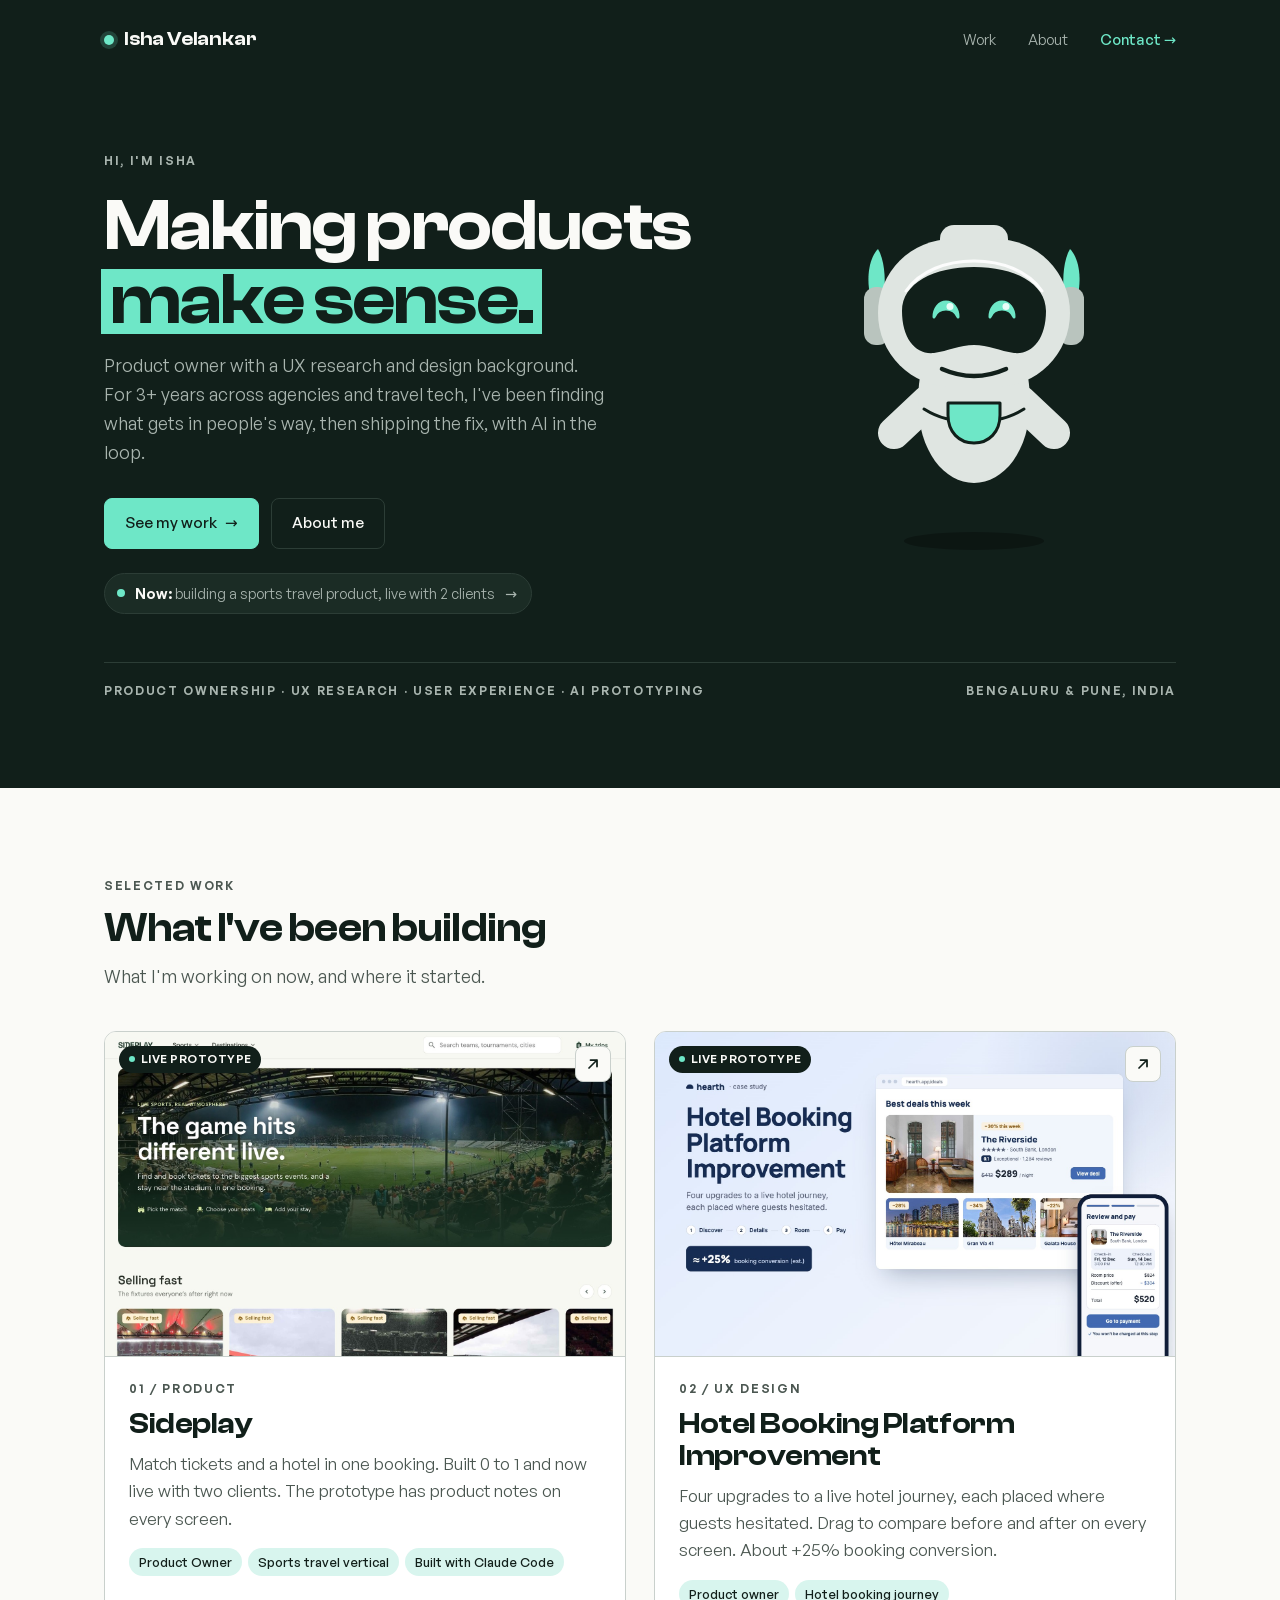
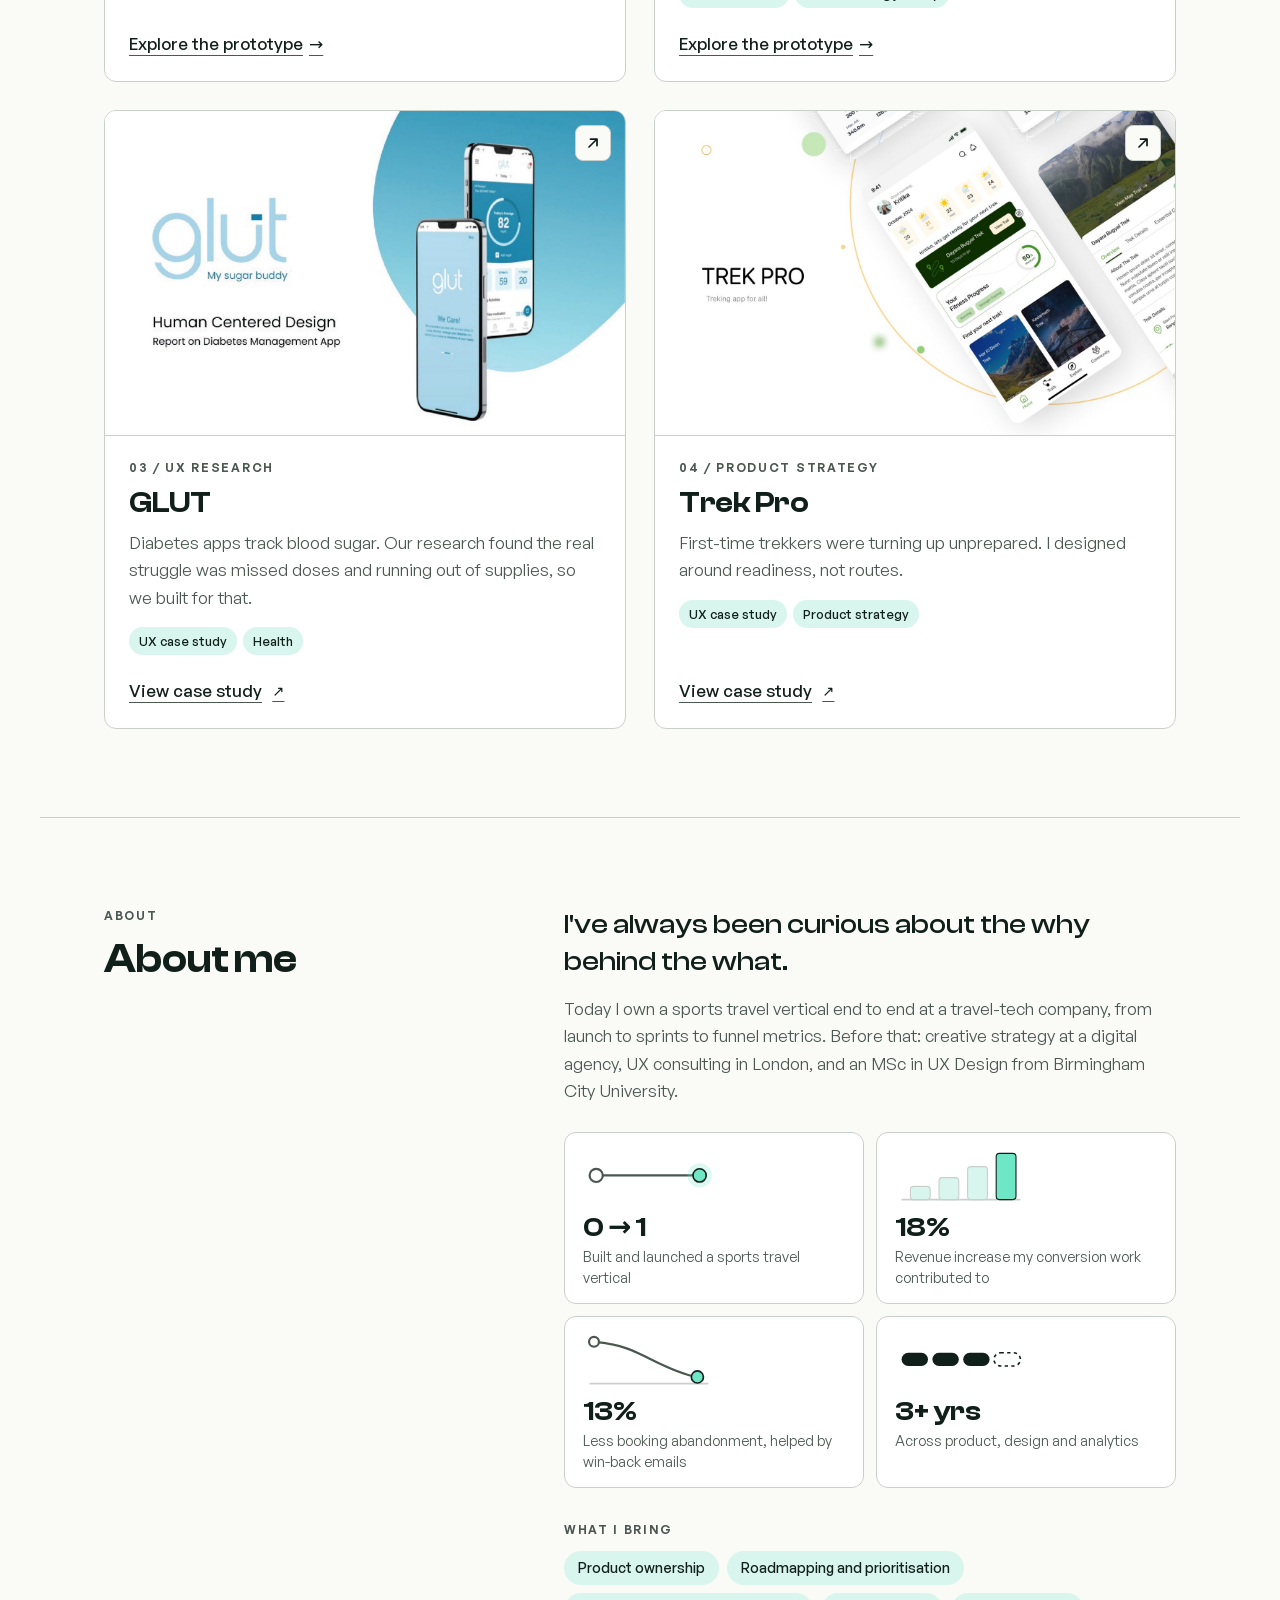
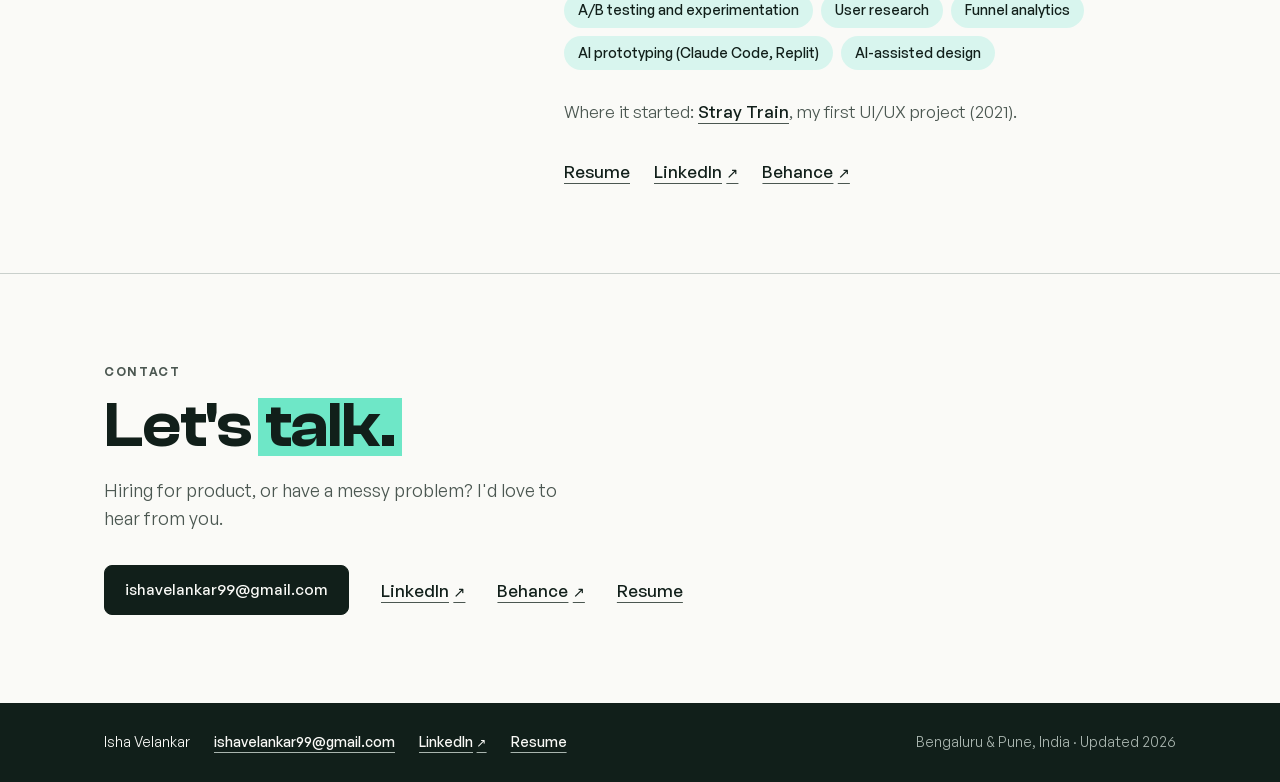
==== commit 3b0d9880: "Add files via upload" ====
--- a/index.html
+++ b/index.html
@@ -1,6 +1,6 @@
-<!DOCTYPE html><html lang="en"> <head><meta charset="utf-8"><meta name="viewport" content="width=device-width, initial-scale=1"><title>Isha Velankar, making products make sense</title><meta name="description" content="Isha Velankar: product owner with a UX research and design background. 3+ years in travel tech, building with AI to make products make sense."><meta name="theme-color" content="#111f1a"><meta property="og:title" content="Isha Velankar, making products make sense"><meta property="og:description" content="Isha Velankar: product owner with a UX research and design background. 3+ years in travel tech, building with AI to make products make sense."><meta property="og:type" content="website"><meta property="og:url" content="https://isha-velankar99.github.io/"><meta property="og:image" content="https://isha-velankar99.github.io/og.jpg"><meta property="og:image:width" content="1200"><meta property="og:image:height" content="630"><meta property="og:image:alt" content="Isha Velankar: Making products make sense. Product owner with a UX research and design background."><meta name="twitter:card" content="summary_large_image"><link rel="canonical" href="https://isha-velankar99.github.io/"><link rel="icon" href="/favicon.svg" type="image/svg+xml"><link rel="preload" href="/fonts/clash-display-600.woff2" as="font" type="font/woff2" crossorigin><link rel="preload" href="/fonts/general-sans-400.woff2" as="font" type="font/woff2" crossorigin><link rel="stylesheet" href="/assets/index.oR3Uc1Db.css"></head> <body> <a class="skip" href="#main">Skip to content</a> <header class="site-head dark"> <div class="wrap site-head__inner"> <a class="wordmark" href="/#top" aria-label="Isha Velankar, back to top"> <span class="wordmark__node" aria-hidden="true"></span>Isha Velankar </a> <nav aria-label="Main"> <a href="/#work">Work</a><a href="/#about">About</a> <a class="nav-cta" href="/#contact">Contact <span aria-hidden="true">→</span></a> </nav> </div> </header> <main id="main">  <section class="hero dark" id="top" aria-labelledby="hero-title"> <div class="wrap hero__grid"> <div class="hero__content"> <p class="eyebrow">Hi, I'm Isha</p> <h1 id="hero-title" class="hero__line">Making products <span class="hl">make sense.</span></h1> <p class="hero__intro">
-Product owner with a UX research and design background. For 3+ years in travel tech, I've been finding what
-        gets in people's way, then shipping the fix, with AI in the loop.
+<!DOCTYPE html><html lang="en"> <head><meta charset="utf-8"><meta name="viewport" content="width=device-width, initial-scale=1"><title>Isha Velankar, making products make sense</title><meta name="description" content="Isha Velankar: product owner with a UX research and design background. 3+ years across agencies and travel tech, building with AI to make products make sense."><meta name="theme-color" content="#111f1a"><meta property="og:title" content="Isha Velankar, making products make sense"><meta property="og:description" content="Isha Velankar: product owner with a UX research and design background. 3+ years across agencies and travel tech, building with AI to make products make sense."><meta property="og:type" content="website"><meta property="og:url" content="https://isha-velankar99.github.io/"><meta property="og:image" content="https://isha-velankar99.github.io/og.jpg"><meta property="og:image:width" content="1200"><meta property="og:image:height" content="630"><meta property="og:image:alt" content="Isha Velankar: Making products make sense. Product owner with a UX research and design background."><meta name="twitter:card" content="summary_large_image"><link rel="canonical" href="https://isha-velankar99.github.io/"><link rel="icon" href="/favicon.svg" type="image/svg+xml"><link rel="preload" href="/fonts/clash-display-600.woff2" as="font" type="font/woff2" crossorigin><link rel="preload" href="/fonts/general-sans-400.woff2" as="font" type="font/woff2" crossorigin><link rel="stylesheet" href="/assets/index.oR3Uc1Db.css"></head> <body> <a class="skip" href="#main">Skip to content</a> <header class="site-head dark"> <div class="wrap site-head__inner"> <a class="wordmark" href="/#top" aria-label="Isha Velankar, back to top"> <span class="wordmark__node" aria-hidden="true"></span>Isha Velankar </a> <nav aria-label="Main"> <a href="/#work">Work</a><a href="/#about">About</a> <a class="nav-cta" href="/#contact">Contact <span aria-hidden="true">→</span></a> </nav> </div> </header> <main id="main">  <section class="hero dark" id="top" aria-labelledby="hero-title"> <div class="wrap hero__grid"> <div class="hero__content"> <p class="eyebrow">Hi, I'm Isha</p> <h1 id="hero-title" class="hero__line">Making products <span class="hl">make sense.</span></h1> <p class="hero__intro">
+Product owner with a UX research and design background. For 3+ years across agencies and travel tech, I've
+        been finding what gets in people's way, then shipping the fix, with AI in the loop.
 </p> <div class="hero__cta"> <a class="btn" href="#work">See my work <span class="arrow" aria-hidden="true">→</span></a> <a class="btn btn--secondary" href="#about">About me</a> </div> <a class="now" href="#project-sports-ticketing"> <span class="now__dot" aria-hidden="true"></span> <span><b>Now:</b> building a sports travel product, live with 2 clients</span> <span aria-hidden="true">→</span> </a> </div> <div class="hero__aside"> <figure class="bot" aria-labelledby="bot-title"> <svg viewBox="0 0 400 400" role="img" aria-labelledby="bot-title" id="bot-svg"> <title id="bot-title">A small friendly robot smiling and waving, with a speech bubble saying hi</title> <ellipse class="bot__shadow" cx="200" cy="358" rx="70" ry="9"></ellipse> <g class="bot__float"> <!-- speech bubble --> <g transform="translate(304 34)"><g class="bot__bubble"> <path class="bot__bubble-bg" d="M0 24 a24 24 0 0 1 24 -24 h36 a24 24 0 0 1 0 48 h-34 l-16 14 v-16 a24 24 0 0 1 -10 -22 z"></path> <text class="bot__hi" x="42" y="32" text-anchor="middle">Hi!</text> </g></g> <!-- stubby arms, drooping out to the sides --> <path class="bot__arm" d="M154 218 L120 250"></path> <g class="bot__wave"><path class="bot__arm" d="M246 218 L280 250"></path></g> <!-- chubby body with a collar line --> <path class="bot__shell" d="M146 194 C136 258 166 300 200 300 C234 300 264 258 254 194 Z"></path> <path class="bot__collar" d="M150 226 C166 236 180 238 186 236 M214 236 C220 238 234 236 250 226"></path> <path class="bot__screen" d="M174 220 h52 v12 c0 17 -11 28 -26 28 c-15 0 -26 -11 -26 -28 z"></path> <!-- head tilts a little while waving --> <g class="bot__head"> <path class="bot__ear-tip" d="M96 112 C92 92 96 74 104 66 C110 76 112 94 110 112 Z"></path> <path class="bot__ear-tip" d="M304 112 C308 92 304 74 296 66 C290 76 288 94 290 112 Z"></path> <rect class="bot__ear" x="90" y="104" width="26" height="58" rx="12"></rect> <rect class="bot__ear" x="284" y="104" width="26" height="58" rx="12"></rect> <rect class="bot__shell" x="166" y="42" width="68" height="30" rx="14"></rect> <rect class="bot__shell" x="104" y="56" width="192" height="148" rx="74"></rect> <!-- visor with a mask-like lower edge --> <path class="bot__visor" d="M128 128 C128 100 160 84 200 84 C240 84 272 100 272 128 C272 156 258 172 240 170 C226 168 214 162 200 162 C186 162 174 168 160 170 C142 172 128 156 128 128 Z"></path> <path class="bot__rim" d="M132 108 C146 88 172 78 200 78 C228 78 254 88 268 108"></path> <!-- blush --> <ellipse class="bot__blush" cx="152" cy="148" rx="11" ry="6.5"></ellipse> <ellipse class="bot__blush" cx="248" cy="148" rx="11" ry="6.5"></ellipse> <!-- eyes --> <path class="bot__eye" d="M161 128 C161 121.9 165.9 117 172 117 C178.1 117 183 121.9 183 128 C183 134.1 178.1 139 172 139 C165.9 139 161 134.1 161 128 Z"> <animate attributeName="d" dur="4s" repeatCount="indefinite" calcMode="spline" values="M161 128 C161 121.9 165.9 117 172 117 C178.1 117 183 121.9 183 128 C183 134.1 178.1 139 172 139 C165.9 139 161 134.1 161 128 Z;M161 128 C161 121.9 165.9 117 172 117 C178.1 117 183 121.9 183 128 C183 134.1 178.1 139 172 139 C165.9 139 161 134.1 161 128 Z;M161 131 C161 124 165.9 119 172 119 C178.1 119 183 124 183 131 C183 132 178.1 132 172 132 C165.9 132 161 132 161 131 Z;M160 134 C160 126 165 119 172 119 C179 119 184 126 184 134 C182 129 177.5 126 172 126 C166.5 126 162 129 160 134 Z;M160 134 C160 126 165 119 172 119 C179 119 184 126 184 134 C182 129 177.5 126 172 126 C166.5 126 162 129 160 134 Z;M161 131 C161 124 165.9 119 172 119 C178.1 119 183 124 183 131 C183 132 178.1 132 172 132 C165.9 132 161 132 161 131 Z;M161 128 C161 121.9 165.9 117 172 117 C178.1 117 183 121.9 183 128 C183 134.1 178.1 139 172 139 C165.9 139 161 134.1 161 128 Z" keyTimes="0;0.18;0.26;0.34;0.84;0.92;1" keySplines="0.45 0 0.25 1;0.45 0 0.25 1;0.45 0 0.25 1;0.45 0 0.25 1;0.45 0 0.25 1;0.45 0 0.25 1"></animate> </path><path class="bot__eye" d="M217 128 C217 121.9 221.9 117 228 117 C234.1 117 239 121.9 239 128 C239 134.1 234.1 139 228 139 C221.9 139 217 134.1 217 128 Z"> <animate attributeName="d" dur="4s" repeatCount="indefinite" calcMode="spline" values="M217 128 C217 121.9 221.9 117 228 117 C234.1 117 239 121.9 239 128 C239 134.1 234.1 139 228 139 C221.9 139 217 134.1 217 128 Z;M217 128 C217 121.9 221.9 117 228 117 C234.1 117 239 121.9 239 128 C239 134.1 234.1 139 228 139 C221.9 139 217 134.1 217 128 Z;M217 131 C217 124 221.9 119 228 119 C234.1 119 239 124 239 131 C239 132 234.1 132 228 132 C221.9 132 217 132 217 131 Z;M216 134 C216 126 221 119 228 119 C235 119 240 126 240 134 C238 129 233.5 126 228 126 C222.5 126 218 129 216 134 Z;M216 134 C216 126 221 119 228 119 C235 119 240 126 240 134 C238 129 233.5 126 228 126 C222.5 126 218 129 216 134 Z;M217 131 C217 124 221.9 119 228 119 C234.1 119 239 124 239 131 C239 132 234.1 132 228 132 C221.9 132 217 132 217 131 Z;M217 128 C217 121.9 221.9 117 228 117 C234.1 117 239 121.9 239 128 C239 134.1 234.1 139 228 139 C221.9 139 217 134.1 217 128 Z" keyTimes="0;0.18;0.26;0.34;0.84;0.92;1" keySplines="0.45 0 0.25 1;0.45 0 0.25 1;0.45 0 0.25 1;0.45 0 0.25 1;0.45 0 0.25 1;0.45 0 0.25 1"></animate> </path> <g class="bot__glints"> <circle cx="176" cy="123.5" r="3.5"></circle> <circle cx="232" cy="123.5" r="3.5"></circle> </g> <path class="bot__smile" d="M168 186 q32 14 64 0"></path> </g> </g> </svg> </figure> <script type="module">const e=document.getElementById("bot-svg");e&&window.matchMedia("(prefers-reduced-motion: reduce)").matches&&(e.pauseAnimations(),e.setCurrentTime(2.4));</script> </div> <div class="hero__foot"> <span class="eyebrow">Product ownership · UX research · User experience · AI prototyping</span> <span class="eyebrow">Bengaluru &amp; Pune, India</span> </div> </div> </section> <section id="work" class="section wrap" aria-labelledby="work-title"> <div class="section__head"> <p class="eyebrow">Selected work</p> <h2 id="work-title" class="section-title">What I've been building</h2> <p class="section-intro">What I'm working on now, and where it started.</p> </div> <div class="grid"> <article class="card card--prototype" id="project-sports-ticketing"> <div class="card__frame"> <img src="/projects/sideplay.jpg" alt="Sideplay home page with a stadium hero and trending matches" loading="lazy" decoding="async"> <ul class="card__strip" aria-label="Key facts"> <li>Built 0 → 1</li><li>Live with 2 clients</li><li>Notes on every screen</li> </ul>  <span class="card__badge card__badge--live">Live prototype</span> <span class="card__arrow" aria-hidden="true"> <svg viewBox="0 0 16 16"><path d="M4 12L12 4M5.5 4H12v6.5"></path></svg> </span> </div> <div class="card__body"> <p class="card__num">01 / Product</p> <h3 class="card__title">Sideplay</h3> <p class="card__desc">Match tickets and a hotel in one booking. Built 0 to 1 and now live with two clients. The prototype has product notes on every screen.</p> <ul class="card__tags" aria-label="Context and role"> <li>Product Owner</li><li>Sports travel vertical</li><li>Built with Claude Code</li> </ul> <a href="/sideplay/index.html?notes=1" class="card__cta text-link" aria-label="Explore the prototype: Sideplay">Explore the prototype<span aria-hidden="true">→</span> </a> </div> </article><article class="card card--prototype" id="project-hotel-booking"> <div class="card__frame"> <img src="/projects/hotel-cover.jpg" alt="Hotel Booking Platform Improvement cover: the revamped Deals page and the review and pay screen" loading="lazy" decoding="async"> <ul class="card__strip" aria-label="Key facts"> <li>4 shipped upgrades</li><li>≈ +25% conversion (est.)</li><li>Before / after demos</li> </ul>  <span class="card__badge card__badge--live">Live prototype</span> <span class="card__arrow" aria-hidden="true"> <svg viewBox="0 0 16 16"><path d="M4 12L12 4M5.5 4H12v6.5"></path></svg> </span> </div> <div class="card__body"> <p class="card__num">02 / UX design</p> <h3 class="card__title">Hotel Booking Platform Improvement</h3> <p class="card__desc">Four upgrades to a live hotel journey, each placed where guests hesitated. Drag to compare before and after on every screen. About +25% booking conversion.</p> <ul class="card__tags" aria-label="Context and role"> <li>Product owner</li><li>Hotel booking journey</li> </ul> <a href="/hearth/index.html" class="card__cta text-link" aria-label="Explore the prototype: Hotel Booking Platform Improvement">Explore the prototype<span aria-hidden="true">→</span> </a> </div> </article><article class="card" id="project-glut"> <div class="card__frame"> <img src="/projects/glut.jpg" alt="Glut app cover showing the home screen on a phone" loading="lazy" decoding="async"> <ul class="card__strip" aria-label="Key facts"> <li>Team of 4</li><li>60+ survey responses</li><li>SUS score 72.25</li> </ul>   <span class="card__arrow" aria-hidden="true"> <svg viewBox="0 0 16 16"><path d="M4 12L12 4M5.5 4H12v6.5"></path></svg> </span> </div> <div class="card__body"> <p class="card__num">03 / UX research</p> <h3 class="card__title">GLUT</h3> <p class="card__desc">Diabetes apps track blood sugar. Our research found the real struggle was missed doses and running out of supplies, so we built for that.</p> <ul class="card__tags" aria-label="Context and role"> <li>UX case study</li><li>Health</li> </ul> <a href="https://www.behance.net/gallery/197537093/Glut-My-Sugar-Buddy" class="card__cta text-link" aria-label="View case study: GLUT on Behance (opens in a new tab)" target="_blank" rel="noopener noreferrer">View case study <span class="ext" aria-hidden="true">↗</span><span class="sr-only"> (opens in a new tab)</span></a> </div> </article><article class="card" id="project-trek-pro"> <div class="card__frame"> <img src="/projects/trek-pro.jpg" alt="Trek Pro home and trek screens on angled phones" loading="lazy" decoding="async"> <ul class="card__strip" aria-label="Key facts"> <li>Solo project</li><li>Competitor analysis</li><li>Success metrics</li> </ul>   <span class="card__arrow" aria-hidden="true"> <svg viewBox="0 0 16 16"><path d="M4 12L12 4M5.5 4H12v6.5"></path></svg> </span> </div> <div class="card__body"> <p class="card__num">04 / Product strategy</p> <h3 class="card__title">Trek Pro</h3> <p class="card__desc">First-time trekkers were turning up unprepared. I designed around readiness, not routes.</p> <ul class="card__tags" aria-label="Context and role"> <li>UX case study</li><li>Product strategy</li> </ul> <a href="https://www.behance.net/gallery/220424449/Trek-Pro-Mobile-App" class="card__cta text-link" aria-label="View case study: Trek Pro on Behance (opens in a new tab)" target="_blank" rel="noopener noreferrer">View case study <span class="ext" aria-hidden="true">↗</span><span class="sr-only"> (opens in a new tab)</span></a> </div> </article> </div> </section> <section id="about" class="section wrap about" aria-labelledby="about-title"> <div class="section__head"> <p class="eyebrow">About</p> <h2 id="about-title" class="section-title">About me</h2> </div> <div class="about__body"> <p class="about__lead">I've always been curious about the why behind the what.</p> <p>
 Today I own a sports travel vertical end to end at a travel-tech company, from launch to sprints to funnel
         metrics. Before that: creative strategy at a digital agency, UX consulting in London, and an MSc in UX Design
--- a/assets/index.oR3Uc1Db.css
+++ b/assets/index.oR3Uc1Db.css
@@ -0,0 +1 @@
+@font-face{font-family:Clash Display;src:url(/fonts/clash-display-500.woff2) format("woff2");font-weight:500;font-display:swap}@font-face{font-family:Clash Display;src:url(/fonts/clash-display-600.woff2) format("woff2");font-weight:600;font-display:swap}@font-face{font-family:General Sans;src:url(/fonts/general-sans-400.woff2) format("woff2");font-weight:400;font-display:swap}@font-face{font-family:General Sans;src:url(/fonts/general-sans-500.woff2) format("woff2");font-weight:500;font-display:swap}@font-face{font-family:General Sans;src:url(/fonts/general-sans-600.woff2) format("woff2");font-weight:600;font-display:swap}:root{--forest: #111f1a;--mint: #6ee7c7;--mist: #d8f5ee;--stone: #e5e7e3;--white: #fafaf7;--ink: #18211d;--rule: #c9d0cc;--muted: #4b5751;--muted-dark: #a9b5af;--forest-2: #1b2c25;--rule-dark: #2c3d36;--display: "Clash Display", "Inter", system-ui, sans-serif;--sans: "General Sans", "Inter", system-ui, sans-serif;--wrap: 1200px;--gutter: clamp(16px, 5vw, 64px);--section: clamp(48px, 7.2vw, 88px);--section-head: clamp(24px, 4vw, 40px);--r-card: 12px;--r-btn: 8px;--ease: .2s ease}*,*:before,*:after{box-sizing:border-box}html{scroll-behavior:smooth;-webkit-text-size-adjust:100%;scroll-padding-top:16px}@media(prefers-reduced-motion:reduce){html{scroll-behavior:auto}*,*:before,*:after{transition:none!important;animation:none!important}}body{margin:0;background:var(--white);color:var(--ink);font-family:var(--sans);font-size:1.0625rem;line-height:1.6;overflow-x:hidden}img{max-width:100%;display:block}a{color:inherit}h1,h2,h3,h4{font-family:var(--display);font-weight:600;line-height:1.08;margin:0;letter-spacing:-.015em;color:var(--forest)}p{margin:0}ul,ol{margin:0;padding:0;list-style:none}::selection{background:var(--mint);color:var(--forest)}:focus-visible{outline:2px solid var(--forest);outline-offset:3px;border-radius:4px}.dark :focus-visible{outline-color:var(--mint)}.wrap{max-width:var(--wrap);margin-inline:auto;padding-inline:var(--gutter)}.sr-only{position:absolute;width:1px;height:1px;padding:0;margin:-1px;overflow:hidden;clip:rect(0 0 0 0);white-space:nowrap;border:0}.skip{position:absolute;left:-9999px}.skip:focus{left:16px;top:16px;background:var(--mint);color:var(--forest);padding:8px 14px;z-index:10}.ext{font-size:.85em;margin-left:.3em}.dark{background:var(--forest);color:var(--white)}.dark h1,.dark h2,.dark h3{color:var(--white)}.eyebrow{font-size:.75rem;font-weight:600;letter-spacing:.14em;text-transform:uppercase;color:var(--muted)}.dark .eyebrow{color:var(--muted-dark)}.hl{background:linear-gradient(transparent 12%,var(--mint) 12%,var(--mint) 92%,transparent 92%);color:var(--forest);padding:0 .12em;margin:0 -.04em;box-decoration-break:clone;-webkit-box-decoration-break:clone}.btn{display:inline-flex;align-items:center;gap:8px;font-family:var(--sans);font-weight:500;font-size:.95rem;padding:12px 20px;min-height:46px;border-radius:var(--r-btn);background:var(--forest);color:var(--white);text-decoration:none;border:1px solid var(--forest);transition:background var(--ease),color var(--ease),border-color var(--ease)}.btn:hover{background:#1f3a30;border-color:#1f3a30}.btn--secondary{background:transparent;color:var(--forest);border-color:var(--rule)}.btn--secondary:hover{background:var(--mist);border-color:var(--forest)}.dark .btn{background:var(--mint);color:var(--forest);border-color:var(--mint)}.dark .btn:hover{background:#9af0d9;border-color:#9af0d9}.dark .btn--secondary{background:transparent;color:var(--white);border-color:var(--rule-dark)}.dark .btn--secondary:hover{background:var(--forest-2);border-color:var(--muted-dark)}.btn .arrow{transition:transform var(--ease)}.btn:hover .arrow{transform:translate(3px)}.text-link{font-weight:500;color:var(--forest);text-decoration:underline;text-decoration-thickness:1px;text-underline-offset:5px;text-decoration-color:var(--muted);transition:text-decoration-color var(--ease)}.text-link:hover{text-decoration-color:var(--forest);text-decoration-thickness:2px}.dark .text-link{color:var(--white);text-decoration-color:var(--muted-dark)}.dark .text-link:hover{text-decoration-color:var(--mint)}.text-link.is-soon{text-decoration:none;color:var(--muted)}.dark .text-link.is-soon{color:var(--muted-dark)}.is-soon{cursor:default}.soon-tag{display:inline-block;margin-left:6px;padding:2px 8px;border-radius:999px;font-size:.7rem;font-weight:600;letter-spacing:.04em;text-transform:uppercase;background:var(--mist);color:var(--forest)}.site-head__inner{display:flex;justify-content:space-between;align-items:center;gap:16px;padding-block:24px}.wordmark{display:inline-flex;align-items:center;gap:10px;font-family:var(--display);font-weight:600;font-size:1.2rem;text-decoration:none;letter-spacing:-.01em}.wordmark__node{width:10px;height:10px;border-radius:50%;background:var(--mint);box-shadow:0 0 0 4px #6ee7c72e}.site-head nav{display:flex;flex-wrap:wrap;align-items:center;gap:6px clamp(16px,3vw,32px);font-size:.92rem}.site-head nav a{text-decoration:none;color:var(--muted-dark);padding-block:4px;transition:color var(--ease)}.site-head nav a:hover{color:var(--white)}.site-head nav .nav-cta{color:var(--mint);font-weight:500}@media(max-width:720px){.site-head__inner{flex-direction:column;align-items:flex-start;gap:8px}.site-head nav{gap:4px 18px}}.section{padding-block:var(--section)}.section+.section{border-top:1px solid var(--rule)}.section__head{max-width:680px;margin-bottom:var(--section-head)}.section__head .eyebrow{display:block;margin-bottom:12px}.section-title{font-size:clamp(1.75rem,3.4vw,2.5rem)}.section-intro{margin-top:12px;color:var(--muted);font-size:1.125rem}.hero{padding-block:clamp(32px,5.6vw,72px) var(--section)}.hero__grid{display:grid;grid-template-columns:repeat(12,minmax(0,1fr));column-gap:clamp(16px,2.5vw,32px);row-gap:48px;align-items:center}.hero__content{grid-column:1 / span 7}.hero__aside{grid-column:8 / span 5;padding-left:clamp(0px,2vw,24px)}.hero__line{margin-top:20px;font-size:clamp(2.5rem,6vw,4.5rem);line-height:1.02;letter-spacing:-.025em}.hero__sub{margin-top:20px;font-family:var(--display);font-weight:500;font-size:clamp(1.25rem,2vw,1.5rem);line-height:1.3;color:var(--white)}.hero__intro{margin-top:14px;max-width:50ch;font-size:1.125rem;color:var(--muted-dark)}.hero__cta{display:flex;flex-wrap:wrap;gap:12px;margin-top:32px}.bot{margin:0 auto;max-width:400px}.bot svg{width:100%;height:auto;display:block;overflow:visible}.bot__shell{fill:#dfe5e1}.bot__ear{fill:#b9c4be}.bot__ear-tip{fill:var(--mint)}.bot__visor{fill:var(--forest)}.bot__rim{fill:none;stroke:#fff;stroke-width:3;stroke-linecap:round;opacity:.9}.bot__collar{fill:none;stroke:var(--forest);stroke-width:3;stroke-linecap:round}.bot__screen{fill:var(--mint);stroke:var(--forest);stroke-width:3;stroke-linejoin:round}.bot__smile{fill:none;stroke:var(--forest);stroke-width:4.5;stroke-linecap:round}.bot__arm{fill:none;stroke:#dfe5e1;stroke-width:32;stroke-linecap:round}.bot__eye{fill:var(--mint);stroke:var(--mint);stroke-width:3;stroke-linejoin:round}.bot__glints circle{fill:#fff;opacity:.85}.bot__blush{fill:#f59a9a;opacity:.7}.bot__shadow{fill:#000;opacity:.3;transform-box:fill-box;transform-origin:center;animation:bot-shadow 2s ease-in-out infinite alternate}.bot__bubble-bg{fill:var(--mint)}.bot__hi{font-family:var(--display);font-weight:600;font-size:24px;fill:var(--forest)}.bot__float{animation:bot-float 2s ease-in-out infinite alternate}.bot__head{transform-box:view-box;transform-origin:200px 204px;animation:bot-tilt 4s ease-in-out infinite both}.bot__glints{animation:bot-glints 4s ease-in-out infinite both}.bot__blush{animation:bot-blush 4s ease-in-out infinite both}.bot__wave{transform-box:view-box;transform-origin:246px 218px;animation:bot-wave 4s ease-in-out infinite both}.bot__bubble{transform-box:fill-box;transform-origin:10% 100%;animation:bot-bubble 4s ease-in-out infinite both}@keyframes bot-float{0%{transform:translateY(0)}to{transform:translateY(-8px)}}@keyframes bot-shadow{0%{transform:scale(1);opacity:.3}to{transform:scale(.86);opacity:.2}}@keyframes bot-glints{0%,18%{opacity:1}24%,92%{opacity:0}98%,to{opacity:1}}@keyframes bot-blush{0%,30%{opacity:0}40%,82%{opacity:.7}92%,to{opacity:0}}@keyframes bot-tilt{0%,38%{transform:rotate(0)}48%,70%{transform:rotate(-5deg)}80%,to{transform:rotate(0)}}@keyframes bot-wave{0%,38%{transform:rotate(0)}45%{transform:rotate(-82deg)}51%{transform:rotate(-64deg)}57%{transform:rotate(-84deg)}63%{transform:rotate(-64deg)}69%{transform:rotate(-82deg)}78%,to{transform:rotate(0)}}@keyframes bot-bubble{0%,40%{opacity:0;transform:scale(.6)}47%{opacity:1;transform:scale(1.08)}51%,80%{opacity:1;transform:scale(1)}87%,to{opacity:0;transform:scale(.8)}}.now{display:inline-flex;align-items:center;gap:10px;margin-top:24px;padding:8px 14px 8px 12px;border-radius:999px;border:1px solid var(--rule-dark);background:var(--forest-2);font-size:.9rem;color:var(--muted-dark);text-decoration:none;transition:border-color var(--ease),color var(--ease)}.now b{color:var(--white);font-weight:600}.now:hover{border-color:var(--mint);color:var(--white)}.now__dot{width:8px;height:8px;border-radius:50%;background:var(--mint);box-shadow:0 0 #6ee7c799;animation:now-pulse 2.4s ease-out infinite;flex:none}@keyframes now-pulse{0%{box-shadow:0 0 #6ee7c78c}70%,to{box-shadow:0 0 0 8px #6ee7c700}}.hero__foot{grid-column:1 / -1;display:flex;flex-wrap:wrap;justify-content:space-between;gap:8px 24px;padding-top:18px;border-top:1px solid var(--rule-dark)}@media(max-width:960px){.hero__content,.hero__aside{grid-column:1 / -1}.hero__aside{max-width:520px}}.grid{display:grid;gap:clamp(20px,2.5vw,28px);grid-template-columns:repeat(2,minmax(0,1fr))}@media(max-width:720px){.grid{grid-template-columns:1fr}}.card{position:relative;display:flex;flex-direction:column;background:#fff;border:1px solid var(--rule);border-radius:var(--r-card);overflow:hidden;transition:border-color var(--ease),transform var(--ease);scroll-margin-top:24px}.card:not(.card--soon):hover{border-color:var(--forest);transform:translateY(-2px)}.card:target{outline:2px solid var(--forest);outline-offset:3px}.card__frame{position:relative;aspect-ratio:16 / 10;background:var(--stone);overflow:hidden;border-bottom:1px solid var(--rule)}.card__frame img{width:100%;height:100%;object-fit:cover}@media(hover:none){.card .card__strip{display:none}}.card__strip{position:absolute;left:12px;right:12px;bottom:12px;display:flex;flex-wrap:wrap;gap:6px;padding:10px 12px;border-radius:10px;background:var(--forest);box-shadow:0 10px 24px -12px #111f1a99}.card__strip li{font-size:.8rem;font-weight:500;color:var(--white);display:inline-flex;align-items:center}.card__strip li+li:before{content:"";width:4px;height:4px;border-radius:50%;background:var(--mint);margin:0 8px 0 2px}@media(hover:hover){.card__strip{opacity:0;transform:translateY(12px);transition:opacity var(--ease),transform .25s cubic-bezier(.2,.8,.2,1)}.card:hover .card__strip,.card:focus-within .card__strip{opacity:1;transform:none}.card:not(.card--soon):hover .card__frame img{transform:scale(1.04)}}.card__frame img{transition:transform .5s cubic-bezier(.2,.8,.2,1)}.card__placeholder{position:absolute;inset:0;display:flex;align-items:flex-end;padding:24px;font-family:var(--display);font-weight:600;font-size:1.75rem;color:var(--forest);background:var(--mist)}.card__badge{position:absolute;top:14px;left:14px;display:inline-flex;align-items:center;gap:6px;padding:4px 10px;border-radius:999px;background:var(--forest);color:var(--white);font-size:.72rem;font-weight:600;letter-spacing:.04em;text-transform:uppercase}.card__badge--live:before{content:"";width:6px;height:6px;border-radius:50%;background:var(--mint)}.card__arrow{position:absolute;top:14px;right:14px;display:grid;place-items:center;width:36px;height:36px;border-radius:var(--r-btn);background:var(--white);border:1px solid var(--rule);color:var(--forest);transition:background var(--ease)}.card:not(.card--soon):hover .card__arrow{background:var(--mint);border-color:var(--mint)}.card__arrow svg{width:16px;height:16px;stroke:currentColor;fill:none;stroke-width:1.75;stroke-linecap:round;stroke-linejoin:round}.card__body{display:flex;flex-direction:column;flex:1;padding:22px 24px 24px}.card__num{font-size:.75rem;font-weight:600;letter-spacing:.14em;text-transform:uppercase;color:var(--muted)}.card__title{margin-top:10px;font-size:clamp(1.5rem,2.3vw,1.875rem)}.card__desc{margin-top:10px;color:var(--muted)}.card__tags{display:flex;flex-wrap:wrap;gap:6px;margin-top:16px}.card__tags li{font-size:.8rem;font-weight:500;padding:4px 10px;border-radius:999px;background:var(--mist);color:var(--forest)}.card__cta{margin-top:auto;padding-top:22px;align-self:flex-start;display:inline-flex;align-items:center;gap:6px}.card__cta.is-soon .soon-tag{display:none}.card__cta:not(.is-soon):after{content:"";position:absolute;inset:0}.about__origin{margin-top:28px;color:var(--muted)}.about{display:grid;grid-template-columns:repeat(12,minmax(0,1fr));column-gap:clamp(16px,2.5vw,32px);row-gap:32px}.about .section__head{grid-column:1 / span 4;margin-bottom:0}.about__body{grid-column:6 / -1}.about__lead{font-family:var(--display);font-weight:500;font-size:clamp(1.35rem,2.2vw,1.75rem);line-height:1.3;color:var(--forest)}.about__body p+p{margin-top:16px}.about__body>p:not(.about__lead){color:var(--muted)}.proof{display:grid;grid-template-columns:repeat(2,minmax(0,1fr));gap:12px;margin-top:28px}.proof li{padding:16px 18px;border:1px solid var(--rule);border-radius:var(--r-card);background:#fff}.viz{display:block;width:100%;max-width:132px;height:auto;margin-bottom:10px;overflow:visible}.viz__line{fill:none;stroke:var(--muted);stroke-width:2;stroke-linecap:round}.viz__base{stroke:var(--rule);stroke-width:1.5}.viz__node{fill:#fff;stroke:var(--muted);stroke-width:2}.viz__dot{fill:var(--mint);stroke:var(--forest);stroke-width:1.5}.viz__halo{fill:var(--mint);opacity:.25}.viz__bar{fill:var(--mist);stroke:var(--rule);stroke-width:1}.viz__bar--hi{fill:var(--mint);stroke:var(--forest)}.viz__seg{fill:var(--forest)}.viz__seg--more{fill:none;stroke:var(--forest);stroke-width:1.5;stroke-dasharray:3 3}.js-reveal .proof .viz__draw{stroke-dasharray:140;stroke-dashoffset:140}.js-reveal .proof .viz__pop,.js-reveal .proof .viz__halo{opacity:0;transform:scale(.4);transform-box:fill-box;transform-origin:center}.js-reveal .proof .viz__bar,.js-reveal .proof .viz__seg{transform:scaleY(0);transform-box:fill-box;transform-origin:bottom}.js-reveal .proof .viz__seg{transform:scaleX(0);transform-origin:left}.js-reveal .proof.is-in .viz__draw{stroke-dashoffset:0;transition:stroke-dashoffset .9s ease-out}.js-reveal .proof.is-in .viz__pop{opacity:1;transform:none;transition:opacity .25s ease .75s,transform .35s cubic-bezier(.3,1.6,.5,1) .75s}.js-reveal .proof.is-in .viz__halo{opacity:.25;transform:none;transition:opacity .4s ease .85s,transform .5s ease .85s}.js-reveal .proof.is-in .viz__bar,.js-reveal .proof.is-in .viz__seg{transform:none;transition:transform .6s cubic-bezier(.2,.8,.2,1) var(--d)}.proof__value{display:block;font-family:var(--display);font-weight:600;font-size:1.75rem;line-height:1.1;color:var(--forest)}.proof__label{display:block;margin-top:4px;font-size:.9rem;line-height:1.4;color:var(--muted)}@media(max-width:480px){.proof{grid-template-columns:1fr}}.about__skills{margin-top:32px}.chips{display:flex;flex-wrap:wrap;gap:8px;margin-top:12px}.chips li{font-size:.88rem;font-weight:500;padding:6px 14px;border-radius:999px;background:var(--mist);color:var(--forest)}.about__links{display:flex;flex-wrap:wrap;gap:24px;margin-top:32px}@media(max-width:960px){.about .section__head,.about__body{grid-column:1 / -1}}.contact{padding-block:var(--section);border-top:1px solid var(--rule)}.contact__line{margin-top:12px;font-size:clamp(2.25rem,5.5vw,4rem);line-height:1.04;max-width:16ch}.contact__intro{margin-top:16px;max-width:48ch;color:var(--muted);font-size:1.125rem}.contact__links{display:flex;flex-wrap:wrap;align-items:center;gap:16px 32px;margin-top:32px}.contact__links .btn{overflow-wrap:anywhere}.resume__head{display:flex;flex-wrap:wrap;justify-content:space-between;align-items:flex-end;gap:16px 24px;margin-bottom:24px}.resume__head .eyebrow{margin-bottom:8px}.resume__actions{display:flex;flex-wrap:wrap;gap:12px}.resume__doc{display:block;width:100%;height:min(1100px,85vh);border:1px solid var(--rule);border-radius:var(--r-card);background:#fff}.resume__fallback{padding:24px;color:var(--muted)}.rail{position:fixed;left:clamp(16px,2.2vw,36px);top:50%;transform:translate(-8px,-50%);display:none;flex-direction:column;gap:44px;z-index:5;opacity:0;pointer-events:none;transition:opacity .25s ease,transform .25s ease}@media(min-width:1240px){.rail{display:flex}}.rail.is-visible{opacity:1;pointer-events:auto;transform:translateY(-50%)}.rail__track{position:absolute;left:6px;top:7px;bottom:7px;width:1.5px;background:var(--rule);border-radius:1px}.rail__fill{position:absolute;inset:0;background:var(--forest);transform-origin:top;transform:scaleY(var(--p, 0));transition:transform .15s linear}.rail__stop{position:relative;display:flex;align-items:center;gap:12px;text-decoration:none}.rail__node{width:13px;height:13px;border-radius:50%;background:var(--white);border:1.5px solid var(--rule);transition:background var(--ease),border-color var(--ease),box-shadow var(--ease)}.rail__stop.is-past .rail__node{border-color:var(--forest);background:var(--forest)}.rail__stop[aria-current] .rail__node{background:var(--mint);border-color:var(--forest);box-shadow:0 0 0 4px #6ee7c74d}.rail__label{font-size:.78rem;font-weight:500;color:var(--forest);white-space:nowrap;padding:3px 8px;border-radius:6px;background:var(--white);border:1px solid var(--rule);opacity:0;transform:translate(-4px);transition:opacity var(--ease),transform var(--ease)}.rail__stop:hover .rail__label,.rail__stop:focus-visible .rail__label{opacity:1;transform:none}.site-foot{font-size:.88rem}.site-foot__inner{display:flex;flex-wrap:wrap;justify-content:space-between;align-items:center;gap:12px 32px;padding-block:28px}.site-foot__links{display:flex;flex-wrap:wrap;gap:8px 24px}.site-foot__meta{color:var(--muted-dark)}
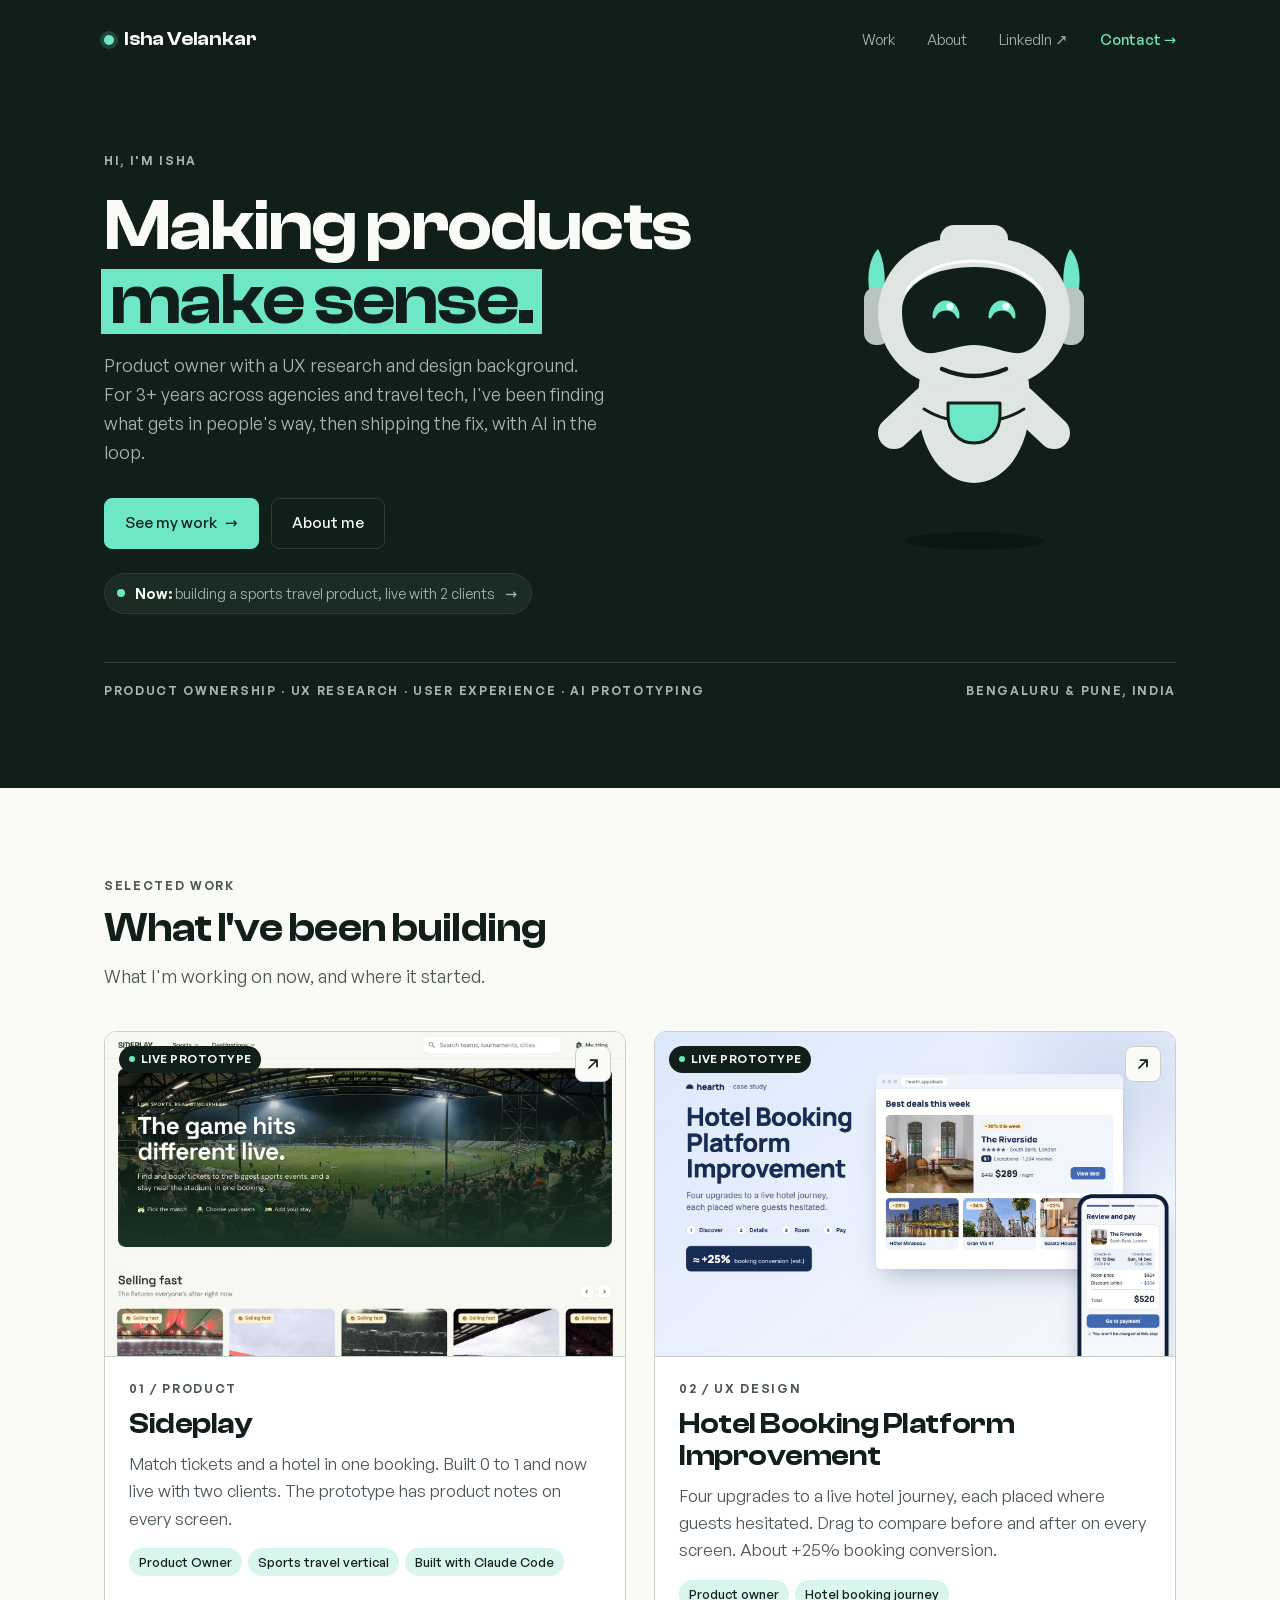
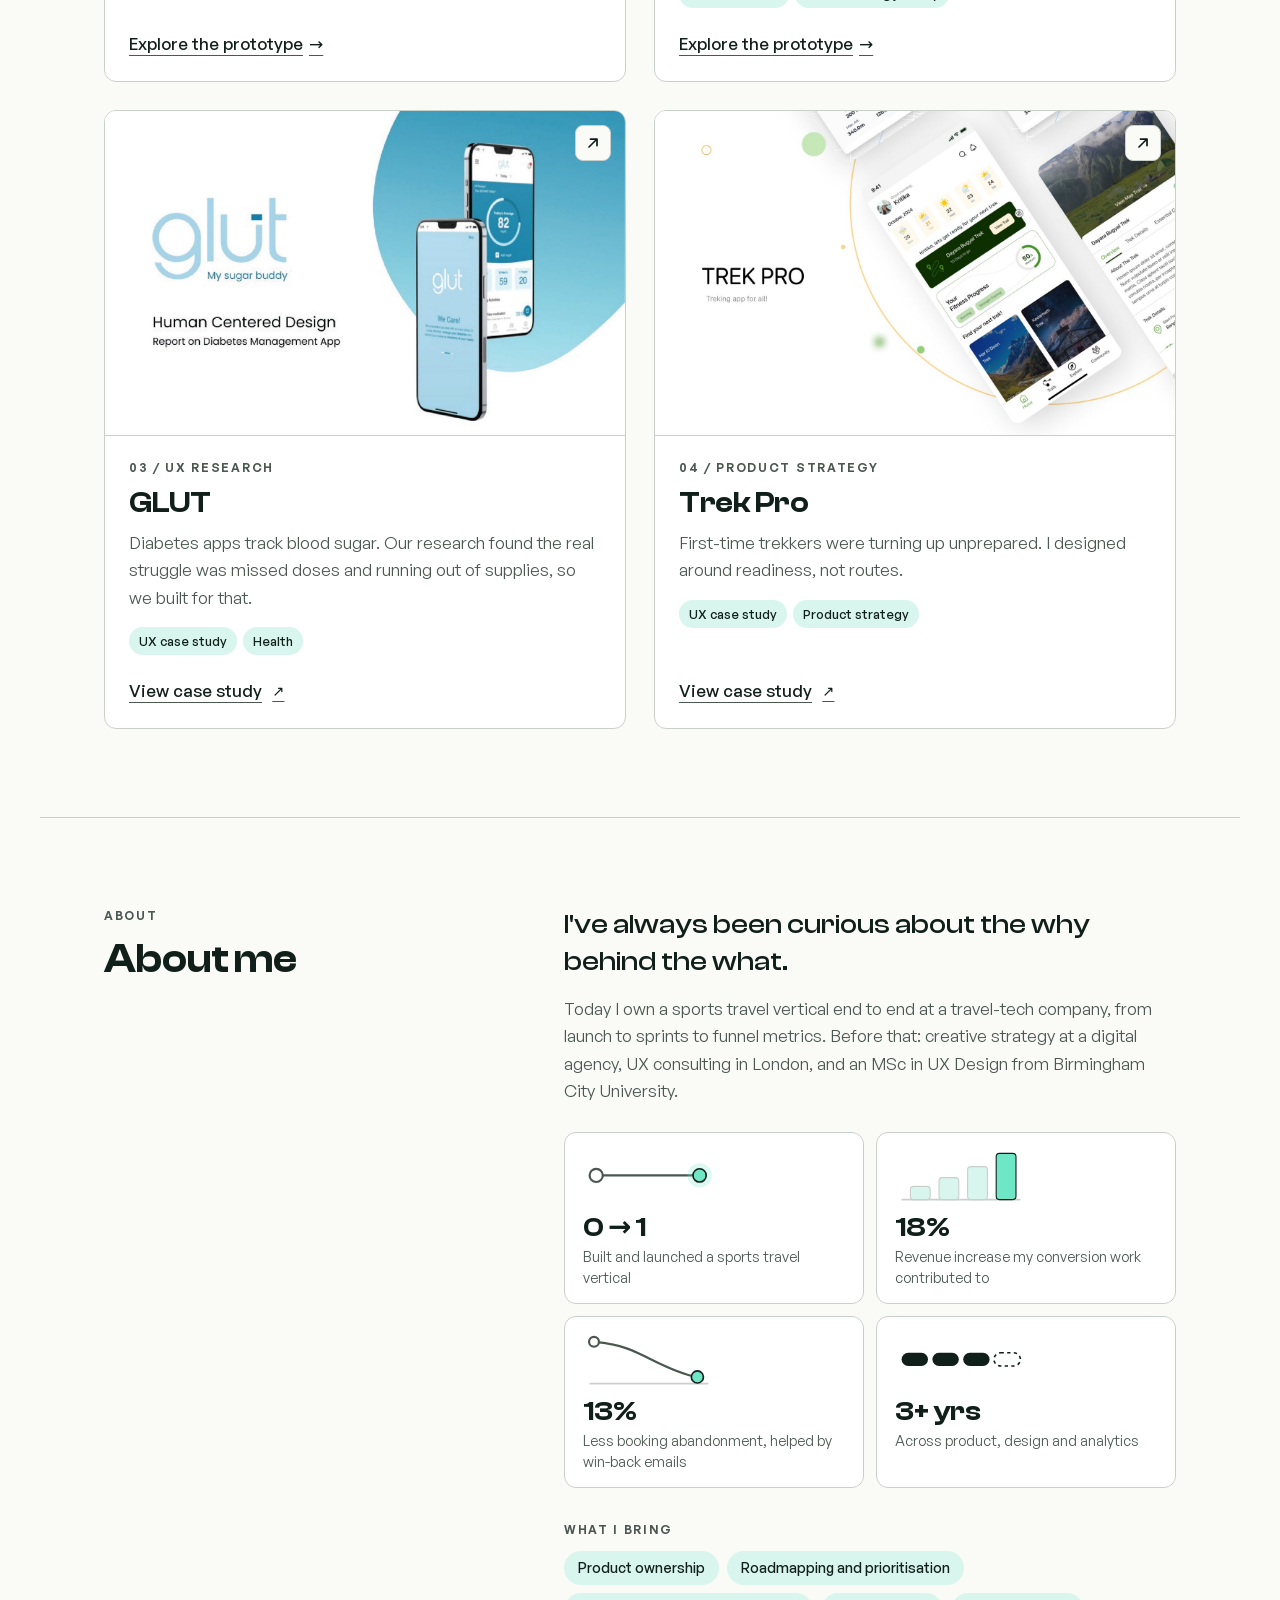
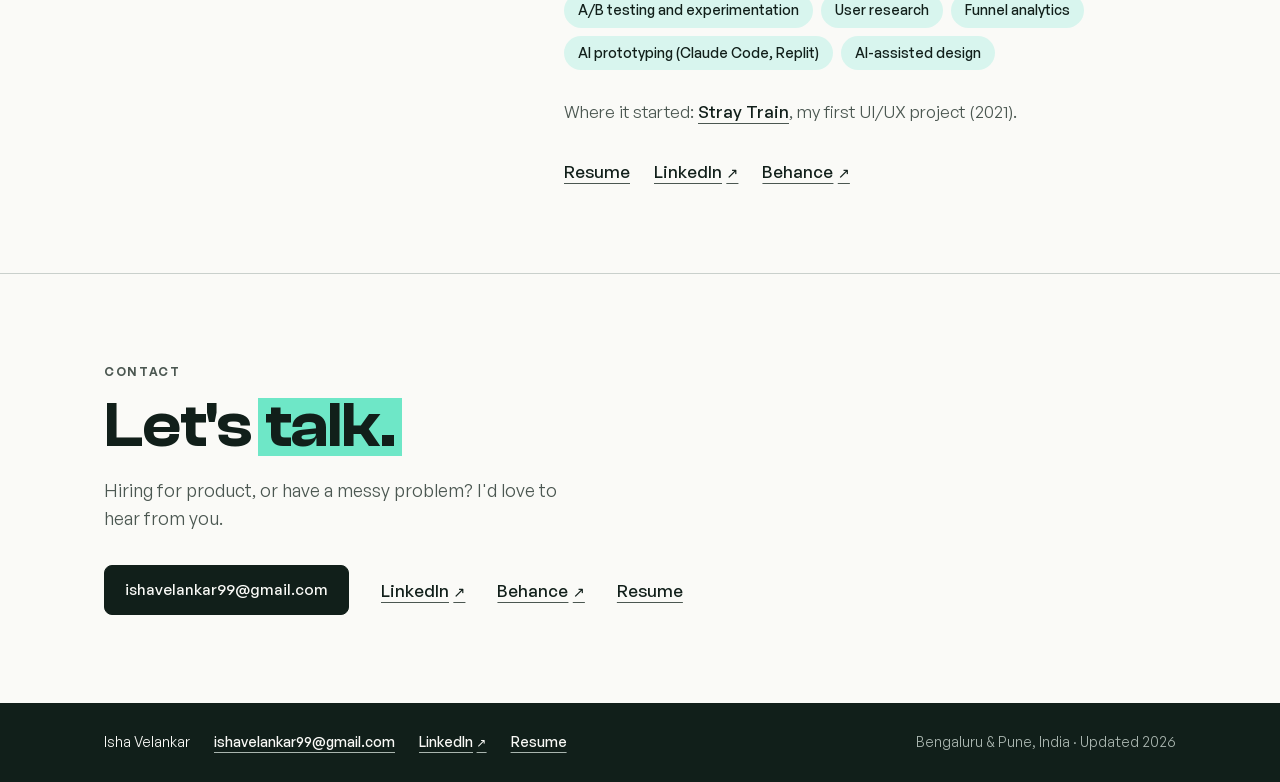
==== commit 0452bfbf: "Add files via upload" ====
--- a/index.html
+++ b/index.html
@@ -1,4 +1,4 @@
-<!DOCTYPE html><html lang="en"> <head><meta charset="utf-8"><meta name="viewport" content="width=device-width, initial-scale=1"><title>Isha Velankar, making products make sense</title><meta name="description" content="Isha Velankar: product owner with a UX research and design background. 3+ years across agencies and travel tech, building with AI to make products make sense."><meta name="theme-color" content="#111f1a"><meta property="og:title" content="Isha Velankar, making products make sense"><meta property="og:description" content="Isha Velankar: product owner with a UX research and design background. 3+ years across agencies and travel tech, building with AI to make products make sense."><meta property="og:type" content="website"><meta property="og:url" content="https://isha-velankar99.github.io/"><meta property="og:image" content="https://isha-velankar99.github.io/og.jpg"><meta property="og:image:width" content="1200"><meta property="og:image:height" content="630"><meta property="og:image:alt" content="Isha Velankar: Making products make sense. Product owner with a UX research and design background."><meta name="twitter:card" content="summary_large_image"><link rel="canonical" href="https://isha-velankar99.github.io/"><link rel="icon" href="/favicon.svg" type="image/svg+xml"><link rel="preload" href="/fonts/clash-display-600.woff2" as="font" type="font/woff2" crossorigin><link rel="preload" href="/fonts/general-sans-400.woff2" as="font" type="font/woff2" crossorigin><link rel="stylesheet" href="/assets/index.oR3Uc1Db.css"></head> <body> <a class="skip" href="#main">Skip to content</a> <header class="site-head dark"> <div class="wrap site-head__inner"> <a class="wordmark" href="/#top" aria-label="Isha Velankar, back to top"> <span class="wordmark__node" aria-hidden="true"></span>Isha Velankar </a> <nav aria-label="Main"> <a href="/#work">Work</a><a href="/#about">About</a> <a class="nav-cta" href="/#contact">Contact <span aria-hidden="true">→</span></a> </nav> </div> </header> <main id="main">  <section class="hero dark" id="top" aria-labelledby="hero-title"> <div class="wrap hero__grid"> <div class="hero__content"> <p class="eyebrow">Hi, I'm Isha</p> <h1 id="hero-title" class="hero__line">Making products <span class="hl">make sense.</span></h1> <p class="hero__intro">
+<!DOCTYPE html><html lang="en"> <head><meta charset="utf-8"><meta name="viewport" content="width=device-width, initial-scale=1"><title>Isha Velankar, making products make sense</title><meta name="description" content="Isha Velankar: product owner with a UX research and design background. 3+ years across agencies and travel tech, building with AI to make products make sense."><meta name="theme-color" content="#111f1a"><meta property="og:title" content="Isha Velankar, making products make sense"><meta property="og:description" content="Isha Velankar: product owner with a UX research and design background. 3+ years across agencies and travel tech, building with AI to make products make sense."><meta property="og:type" content="website"><meta property="og:url" content="https://isha-velankar99.github.io/"><meta property="og:image" content="https://isha-velankar99.github.io/og.jpg"><meta property="og:image:width" content="1200"><meta property="og:image:height" content="630"><meta property="og:image:alt" content="Isha Velankar: Making products make sense. Product owner with a UX research and design background."><meta name="twitter:card" content="summary_large_image"><link rel="canonical" href="https://isha-velankar99.github.io/"><link rel="icon" href="/favicon.svg" type="image/svg+xml"><link rel="preload" href="/fonts/clash-display-600.woff2" as="font" type="font/woff2" crossorigin><link rel="preload" href="/fonts/general-sans-400.woff2" as="font" type="font/woff2" crossorigin><link rel="stylesheet" href="/assets/index.oR3Uc1Db.css"></head> <body> <a class="skip" href="#main">Skip to content</a> <header class="site-head dark"> <div class="wrap site-head__inner"> <a class="wordmark" href="/#top" aria-label="Isha Velankar, back to top"> <span class="wordmark__node" aria-hidden="true"></span>Isha Velankar </a> <nav aria-label="Main"> <a href="/#work">Work</a><a href="/#about">About</a> <a href="https://www.linkedin.com/in/isha-velankar" target="_blank" rel="noopener noreferrer">LinkedIn <span aria-hidden="true">↗</span><span class="sr-only"> (opens in a new tab)</span></a> <a class="nav-cta" href="/#contact">Contact <span aria-hidden="true">→</span></a> </nav> </div> </header> <main id="main">  <section class="hero dark" id="top" aria-labelledby="hero-title"> <div class="wrap hero__grid"> <div class="hero__content"> <p class="eyebrow">Hi, I'm Isha</p> <h1 id="hero-title" class="hero__line">Making products <span class="hl">make sense.</span></h1> <p class="hero__intro">
 Product owner with a UX research and design background. For 3+ years across agencies and travel tech, I've
         been finding what gets in people's way, then shipping the fix, with AI in the loop.
 </p> <div class="hero__cta"> <a class="btn" href="#work">See my work <span class="arrow" aria-hidden="true">→</span></a> <a class="btn btn--secondary" href="#about">About me</a> </div> <a class="now" href="#project-sports-ticketing"> <span class="now__dot" aria-hidden="true"></span> <span><b>Now:</b> building a sports travel product, live with 2 clients</span> <span aria-hidden="true">→</span> </a> </div> <div class="hero__aside"> <figure class="bot" aria-labelledby="bot-title"> <svg viewBox="0 0 400 400" role="img" aria-labelledby="bot-title" id="bot-svg"> <title id="bot-title">A small friendly robot smiling and waving, with a speech bubble saying hi</title> <ellipse class="bot__shadow" cx="200" cy="358" rx="70" ry="9"></ellipse> <g class="bot__float"> <!-- speech bubble --> <g transform="translate(304 34)"><g class="bot__bubble"> <path class="bot__bubble-bg" d="M0 24 a24 24 0 0 1 24 -24 h36 a24 24 0 0 1 0 48 h-34 l-16 14 v-16 a24 24 0 0 1 -10 -22 z"></path> <text class="bot__hi" x="42" y="32" text-anchor="middle">Hi!</text> </g></g> <!-- stubby arms, drooping out to the sides --> <path class="bot__arm" d="M154 218 L120 250"></path> <g class="bot__wave"><path class="bot__arm" d="M246 218 L280 250"></path></g> <!-- chubby body with a collar line --> <path class="bot__shell" d="M146 194 C136 258 166 300 200 300 C234 300 264 258 254 194 Z"></path> <path class="bot__collar" d="M150 226 C166 236 180 238 186 236 M214 236 C220 238 234 236 250 226"></path> <path class="bot__screen" d="M174 220 h52 v12 c0 17 -11 28 -26 28 c-15 0 -26 -11 -26 -28 z"></path> <!-- head tilts a little while waving --> <g class="bot__head"> <path class="bot__ear-tip" d="M96 112 C92 92 96 74 104 66 C110 76 112 94 110 112 Z"></path> <path class="bot__ear-tip" d="M304 112 C308 92 304 74 296 66 C290 76 288 94 290 112 Z"></path> <rect class="bot__ear" x="90" y="104" width="26" height="58" rx="12"></rect> <rect class="bot__ear" x="284" y="104" width="26" height="58" rx="12"></rect> <rect class="bot__shell" x="166" y="42" width="68" height="30" rx="14"></rect> <rect class="bot__shell" x="104" y="56" width="192" height="148" rx="74"></rect> <!-- visor with a mask-like lower edge --> <path class="bot__visor" d="M128 128 C128 100 160 84 200 84 C240 84 272 100 272 128 C272 156 258 172 240 170 C226 168 214 162 200 162 C186 162 174 168 160 170 C142 172 128 156 128 128 Z"></path> <path class="bot__rim" d="M132 108 C146 88 172 78 200 78 C228 78 254 88 268 108"></path> <!-- blush --> <ellipse class="bot__blush" cx="152" cy="148" rx="11" ry="6.5"></ellipse> <ellipse class="bot__blush" cx="248" cy="148" rx="11" ry="6.5"></ellipse> <!-- eyes --> <path class="bot__eye" d="M161 128 C161 121.9 165.9 117 172 117 C178.1 117 183 121.9 183 128 C183 134.1 178.1 139 172 139 C165.9 139 161 134.1 161 128 Z"> <animate attributeName="d" dur="4s" repeatCount="indefinite" calcMode="spline" values="M161 128 C161 121.9 165.9 117 172 117 C178.1 117 183 121.9 183 128 C183 134.1 178.1 139 172 139 C165.9 139 161 134.1 161 128 Z;M161 128 C161 121.9 165.9 117 172 117 C178.1 117 183 121.9 183 128 C183 134.1 178.1 139 172 139 C165.9 139 161 134.1 161 128 Z;M161 131 C161 124 165.9 119 172 119 C178.1 119 183 124 183 131 C183 132 178.1 132 172 132 C165.9 132 161 132 161 131 Z;M160 134 C160 126 165 119 172 119 C179 119 184 126 184 134 C182 129 177.5 126 172 126 C166.5 126 162 129 160 134 Z;M160 134 C160 126 165 119 172 119 C179 119 184 126 184 134 C182 129 177.5 126 172 126 C166.5 126 162 129 160 134 Z;M161 131 C161 124 165.9 119 172 119 C178.1 119 183 124 183 131 C183 132 178.1 132 172 132 C165.9 132 161 132 161 131 Z;M161 128 C161 121.9 165.9 117 172 117 C178.1 117 183 121.9 183 128 C183 134.1 178.1 139 172 139 C165.9 139 161 134.1 161 128 Z" keyTimes="0;0.18;0.26;0.34;0.84;0.92;1" keySplines="0.45 0 0.25 1;0.45 0 0.25 1;0.45 0 0.25 1;0.45 0 0.25 1;0.45 0 0.25 1;0.45 0 0.25 1"></animate> </path><path class="bot__eye" d="M217 128 C217 121.9 221.9 117 228 117 C234.1 117 239 121.9 239 128 C239 134.1 234.1 139 228 139 C221.9 139 217 134.1 217 128 Z"> <animate attributeName="d" dur="4s" repeatCount="indefinite" calcMode="spline" values="M217 128 C217 121.9 221.9 117 228 117 C234.1 117 239 121.9 239 128 C239 134.1 234.1 139 228 139 C221.9 139 217 134.1 217 128 Z;M217 128 C217 121.9 221.9 117 228 117 C234.1 117 239 121.9 239 128 C239 134.1 234.1 139 228 139 C221.9 139 217 134.1 217 128 Z;M217 131 C217 124 221.9 119 228 119 C234.1 119 239 124 239 131 C239 132 234.1 132 228 132 C221.9 132 217 132 217 131 Z;M216 134 C216 126 221 119 228 119 C235 119 240 126 240 134 C238 129 233.5 126 228 126 C222.5 126 218 129 216 134 Z;M216 134 C216 126 221 119 228 119 C235 119 240 126 240 134 C238 129 233.5 126 228 126 C222.5 126 218 129 216 134 Z;M217 131 C217 124 221.9 119 228 119 C234.1 119 239 124 239 131 C239 132 234.1 132 228 132 C221.9 132 217 132 217 131 Z;M217 128 C217 121.9 221.9 117 228 117 C234.1 117 239 121.9 239 128 C239 134.1 234.1 139 228 139 C221.9 139 217 134.1 217 128 Z" keyTimes="0;0.18;0.26;0.34;0.84;0.92;1" keySplines="0.45 0 0.25 1;0.45 0 0.25 1;0.45 0 0.25 1;0.45 0 0.25 1;0.45 0 0.25 1;0.45 0 0.25 1"></animate> </path> <g class="bot__glints"> <circle cx="176" cy="123.5" r="3.5"></circle> <circle cx="232" cy="123.5" r="3.5"></circle> </g> <path class="bot__smile" d="M168 186 q32 14 64 0"></path> </g> </g> </svg> </figure> <script type="module">const e=document.getElementById("bot-svg");e&&window.matchMedia("(prefers-reduced-motion: reduce)").matches&&(e.pauseAnimations(),e.setCurrentTime(2.4));</script> </div> <div class="hero__foot"> <span class="eyebrow">Product ownership · UX research · User experience · AI prototyping</span> <span class="eyebrow">Bengaluru &amp; Pune, India</span> </div> </div> </section> <section id="work" class="section wrap" aria-labelledby="work-title"> <div class="section__head"> <p class="eyebrow">Selected work</p> <h2 id="work-title" class="section-title">What I've been building</h2> <p class="section-intro">What I'm working on now, and where it started.</p> </div> <div class="grid"> <article class="card card--prototype" id="project-sports-ticketing"> <div class="card__frame"> <img src="/projects/sideplay.jpg" alt="Sideplay home page with a stadium hero and trending matches" loading="lazy" decoding="async"> <ul class="card__strip" aria-label="Key facts"> <li>Built 0 → 1</li><li>Live with 2 clients</li><li>Notes on every screen</li> </ul>  <span class="card__badge card__badge--live">Live prototype</span> <span class="card__arrow" aria-hidden="true"> <svg viewBox="0 0 16 16"><path d="M4 12L12 4M5.5 4H12v6.5"></path></svg> </span> </div> <div class="card__body"> <p class="card__num">01 / Product</p> <h3 class="card__title">Sideplay</h3> <p class="card__desc">Match tickets and a hotel in one booking. Built 0 to 1 and now live with two clients. The prototype has product notes on every screen.</p> <ul class="card__tags" aria-label="Context and role"> <li>Product Owner</li><li>Sports travel vertical</li><li>Built with Claude Code</li> </ul> <a href="/sideplay/index.html?notes=1" class="card__cta text-link" aria-label="Explore the prototype: Sideplay">Explore the prototype<span aria-hidden="true">→</span> </a> </div> </article><article class="card card--prototype" id="project-hotel-booking"> <div class="card__frame"> <img src="/projects/hotel-cover.jpg" alt="Hotel Booking Platform Improvement cover: the revamped Deals page and the review and pay screen" loading="lazy" decoding="async"> <ul class="card__strip" aria-label="Key facts"> <li>4 shipped upgrades</li><li>≈ +25% conversion (est.)</li><li>Before / after demos</li> </ul>  <span class="card__badge card__badge--live">Live prototype</span> <span class="card__arrow" aria-hidden="true"> <svg viewBox="0 0 16 16"><path d="M4 12L12 4M5.5 4H12v6.5"></path></svg> </span> </div> <div class="card__body"> <p class="card__num">02 / UX design</p> <h3 class="card__title">Hotel Booking Platform Improvement</h3> <p class="card__desc">Four upgrades to a live hotel journey, each placed where guests hesitated. Drag to compare before and after on every screen. About +25% booking conversion.</p> <ul class="card__tags" aria-label="Context and role"> <li>Product owner</li><li>Hotel booking journey</li> </ul> <a href="/hearth/index.html" class="card__cta text-link" aria-label="Explore the prototype: Hotel Booking Platform Improvement">Explore the prototype<span aria-hidden="true">→</span> </a> </div> </article><article class="card" id="project-glut"> <div class="card__frame"> <img src="/projects/glut.jpg" alt="Glut app cover showing the home screen on a phone" loading="lazy" decoding="async"> <ul class="card__strip" aria-label="Key facts"> <li>Team of 4</li><li>60+ survey responses</li><li>SUS score 72.25</li> </ul>   <span class="card__arrow" aria-hidden="true"> <svg viewBox="0 0 16 16"><path d="M4 12L12 4M5.5 4H12v6.5"></path></svg> </span> </div> <div class="card__body"> <p class="card__num">03 / UX research</p> <h3 class="card__title">GLUT</h3> <p class="card__desc">Diabetes apps track blood sugar. Our research found the real struggle was missed doses and running out of supplies, so we built for that.</p> <ul class="card__tags" aria-label="Context and role"> <li>UX case study</li><li>Health</li> </ul> <a href="https://www.behance.net/gallery/197537093/Glut-My-Sugar-Buddy" class="card__cta text-link" aria-label="View case study: GLUT on Behance (opens in a new tab)" target="_blank" rel="noopener noreferrer">View case study <span class="ext" aria-hidden="true">↗</span><span class="sr-only"> (opens in a new tab)</span></a> </div> </article><article class="card" id="project-trek-pro"> <div class="card__frame"> <img src="/projects/trek-pro.jpg" alt="Trek Pro home and trek screens on angled phones" loading="lazy" decoding="async"> <ul class="card__strip" aria-label="Key facts"> <li>Solo project</li><li>Competitor analysis</li><li>Success metrics</li> </ul>   <span class="card__arrow" aria-hidden="true"> <svg viewBox="0 0 16 16"><path d="M4 12L12 4M5.5 4H12v6.5"></path></svg> </span> </div> <div class="card__body"> <p class="card__num">04 / Product strategy</p> <h3 class="card__title">Trek Pro</h3> <p class="card__desc">First-time trekkers were turning up unprepared. I designed around readiness, not routes.</p> <ul class="card__tags" aria-label="Context and role"> <li>UX case study</li><li>Product strategy</li> </ul> <a href="https://www.behance.net/gallery/220424449/Trek-Pro-Mobile-App" class="card__cta text-link" aria-label="View case study: Trek Pro on Behance (opens in a new tab)" target="_blank" rel="noopener noreferrer">View case study <span class="ext" aria-hidden="true">↗</span><span class="sr-only"> (opens in a new tab)</span></a> </div> </article> </div> </section> <section id="about" class="section wrap about" aria-labelledby="about-title"> <div class="section__head"> <p class="eyebrow">About</p> <h2 id="about-title" class="section-title">About me</h2> </div> <div class="about__body"> <p class="about__lead">I've always been curious about the why behind the what.</p> <p>
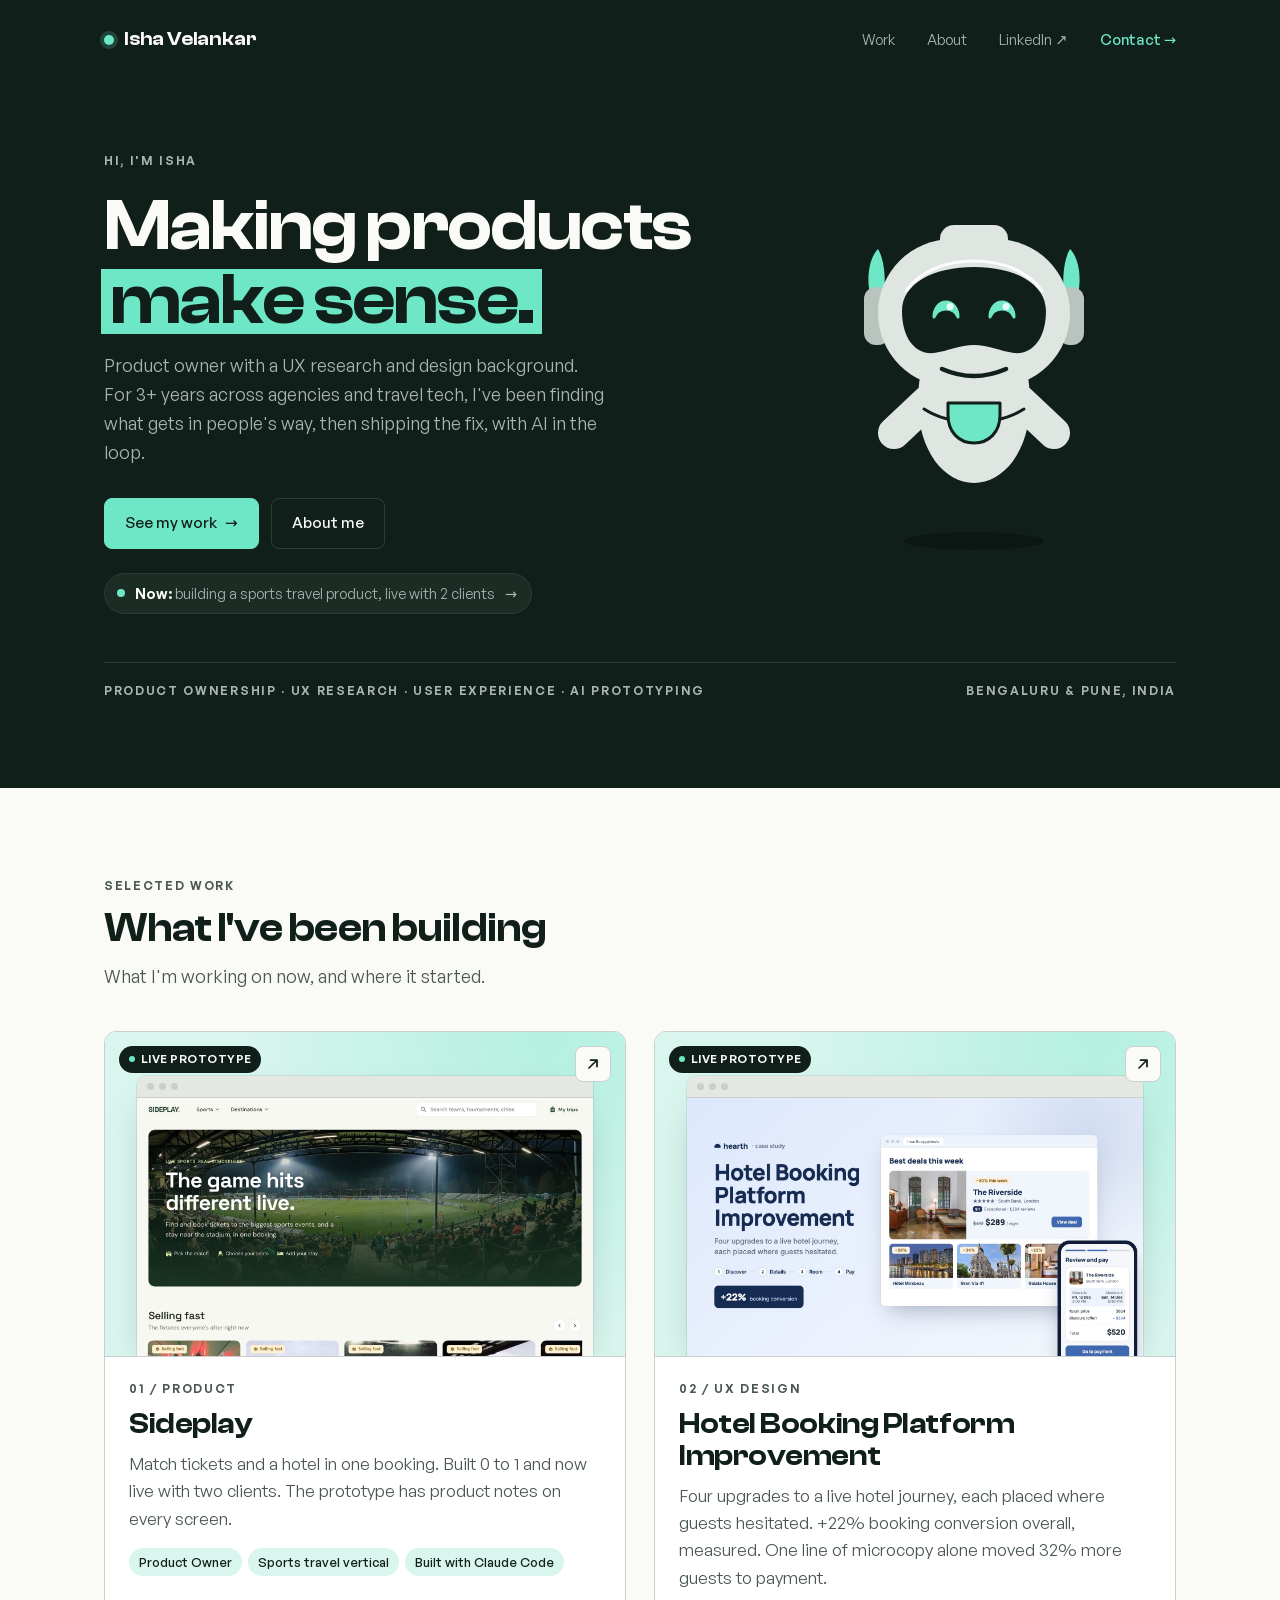
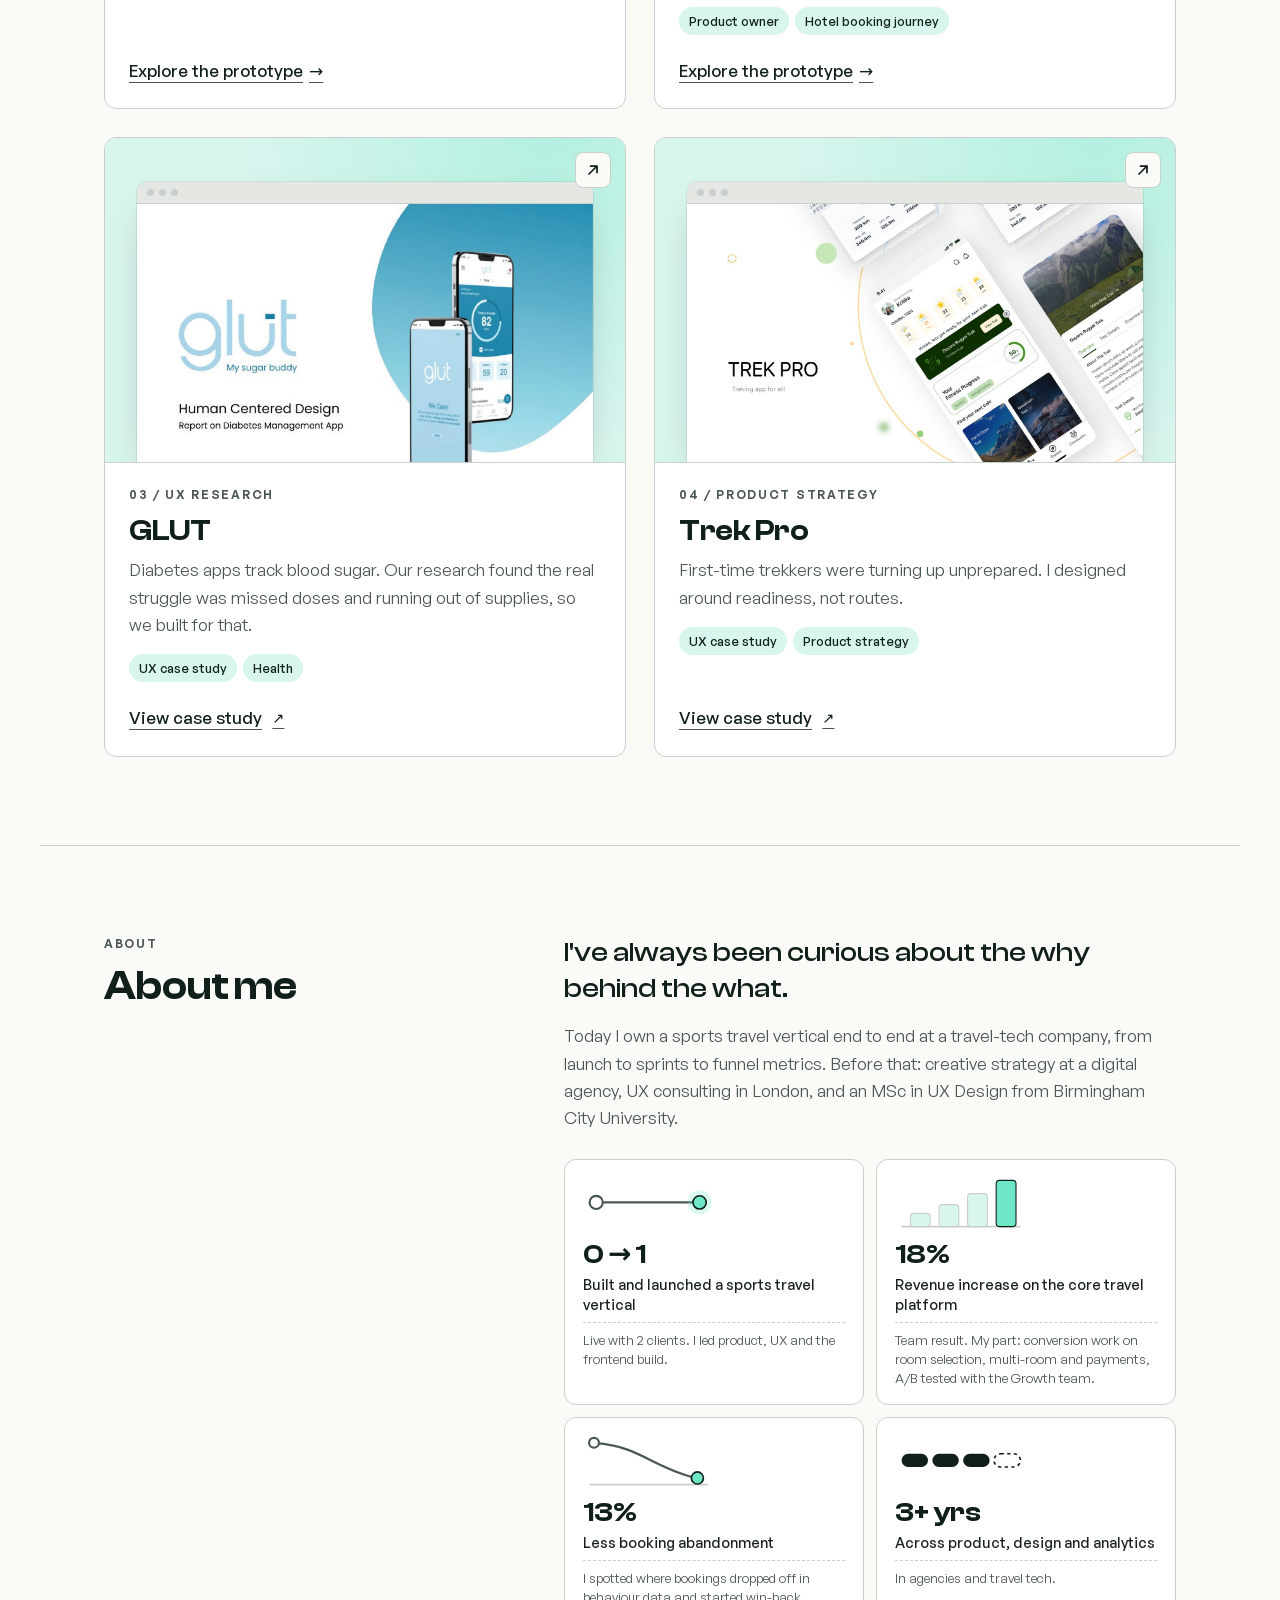
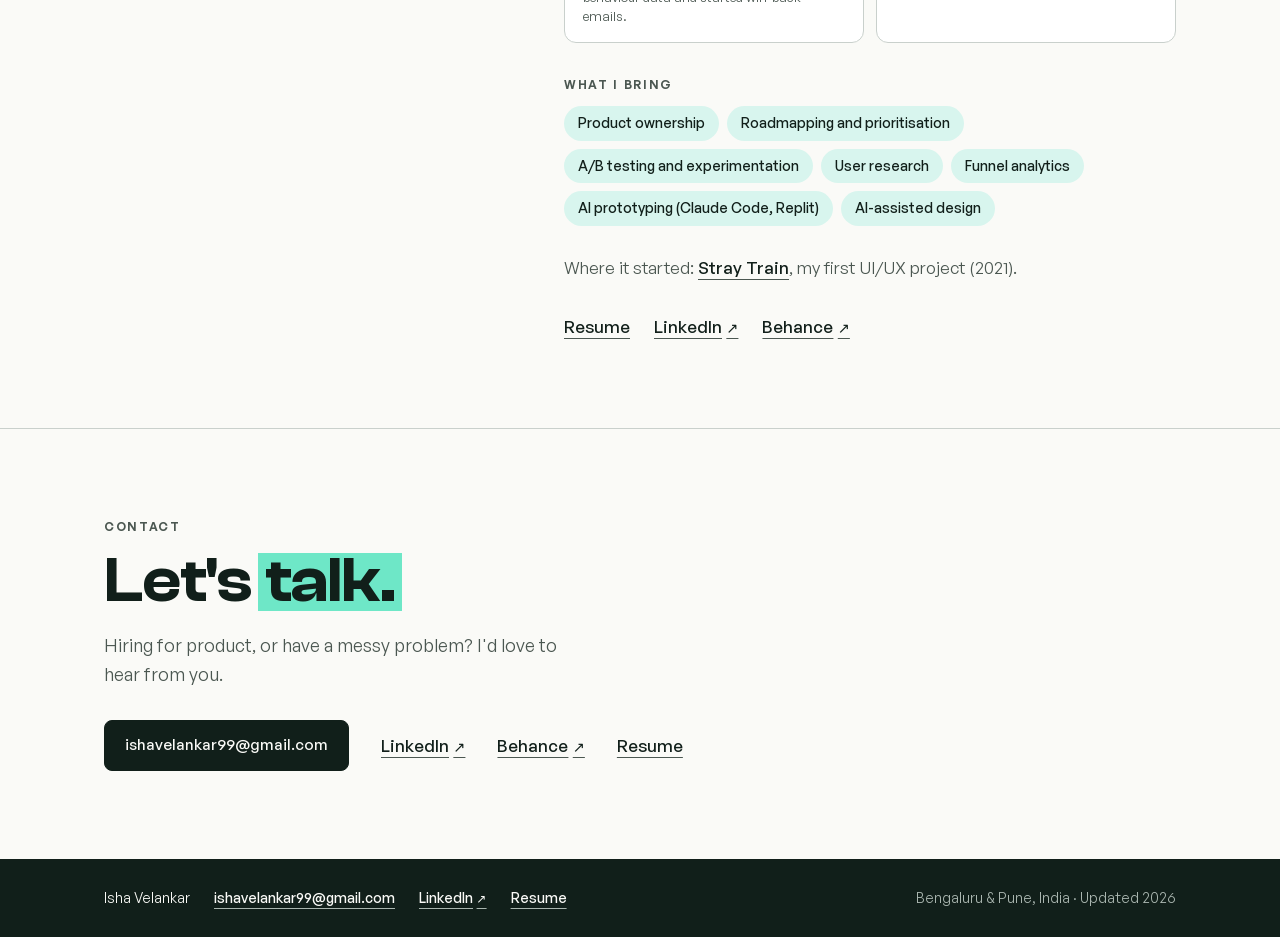
==== commit 69623c43: "Add files via upload" ====
--- a/index.html
+++ b/index.html
@@ -1,11 +1,11 @@
-<!DOCTYPE html><html lang="en"> <head><meta charset="utf-8"><meta name="viewport" content="width=device-width, initial-scale=1"><title>Isha Velankar, making products make sense</title><meta name="description" content="Isha Velankar: product owner with a UX research and design background. 3+ years across agencies and travel tech, building with AI to make products make sense."><meta name="theme-color" content="#111f1a"><meta property="og:title" content="Isha Velankar, making products make sense"><meta property="og:description" content="Isha Velankar: product owner with a UX research and design background. 3+ years across agencies and travel tech, building with AI to make products make sense."><meta property="og:type" content="website"><meta property="og:url" content="https://isha-velankar99.github.io/"><meta property="og:image" content="https://isha-velankar99.github.io/og.jpg"><meta property="og:image:width" content="1200"><meta property="og:image:height" content="630"><meta property="og:image:alt" content="Isha Velankar: Making products make sense. Product owner with a UX research and design background."><meta name="twitter:card" content="summary_large_image"><link rel="canonical" href="https://isha-velankar99.github.io/"><link rel="icon" href="/favicon.svg" type="image/svg+xml"><link rel="preload" href="/fonts/clash-display-600.woff2" as="font" type="font/woff2" crossorigin><link rel="preload" href="/fonts/general-sans-400.woff2" as="font" type="font/woff2" crossorigin><link rel="stylesheet" href="/assets/index.oR3Uc1Db.css"></head> <body> <a class="skip" href="#main">Skip to content</a> <header class="site-head dark"> <div class="wrap site-head__inner"> <a class="wordmark" href="/#top" aria-label="Isha Velankar, back to top"> <span class="wordmark__node" aria-hidden="true"></span>Isha Velankar </a> <nav aria-label="Main"> <a href="/#work">Work</a><a href="/#about">About</a> <a href="https://www.linkedin.com/in/isha-velankar" target="_blank" rel="noopener noreferrer">LinkedIn <span aria-hidden="true">↗</span><span class="sr-only"> (opens in a new tab)</span></a> <a class="nav-cta" href="/#contact">Contact <span aria-hidden="true">→</span></a> </nav> </div> </header> <main id="main">  <section class="hero dark" id="top" aria-labelledby="hero-title"> <div class="wrap hero__grid"> <div class="hero__content"> <p class="eyebrow">Hi, I'm Isha</p> <h1 id="hero-title" class="hero__line">Making products <span class="hl">make sense.</span></h1> <p class="hero__intro">
+<!DOCTYPE html><html lang="en"> <head><meta charset="utf-8"><meta name="viewport" content="width=device-width, initial-scale=1"><title>Isha Velankar, making products make sense</title><meta name="description" content="Isha Velankar: product owner with a UX research and design background. 3+ years across agencies and travel tech, building with AI to make products make sense."><meta name="theme-color" content="#111f1a"><meta property="og:title" content="Isha Velankar, making products make sense"><meta property="og:description" content="Isha Velankar: product owner with a UX research and design background. 3+ years across agencies and travel tech, building with AI to make products make sense."><meta property="og:type" content="website"><meta property="og:url" content="https://isha-velankar99.github.io/"><meta property="og:image" content="https://isha-velankar99.github.io/og.jpg"><meta property="og:image:width" content="1200"><meta property="og:image:height" content="630"><meta property="og:image:alt" content="Isha Velankar: Making products make sense. Product owner with a UX research and design background."><meta name="twitter:card" content="summary_large_image"><link rel="canonical" href="https://isha-velankar99.github.io/"><link rel="icon" href="/favicon.svg" type="image/svg+xml"><link rel="preload" href="/fonts/clash-display-600.woff2" as="font" type="font/woff2" crossorigin><link rel="preload" href="/fonts/general-sans-400.woff2" as="font" type="font/woff2" crossorigin><link rel="stylesheet" href="/assets/index.Bis_tNXu.css"></head> <body> <a class="skip" href="#main">Skip to content</a> <header class="site-head dark"> <div class="wrap site-head__inner"> <a class="wordmark" href="/#top" aria-label="Isha Velankar, back to top"> <span class="wordmark__node" aria-hidden="true"></span>Isha Velankar </a> <nav aria-label="Main"> <a href="/#work">Work</a><a href="/#about">About</a> <a href="https://www.linkedin.com/in/isha-velankar" target="_blank" rel="noopener noreferrer">LinkedIn <span aria-hidden="true">↗</span><span class="sr-only"> (opens in a new tab)</span></a> <a class="nav-cta" href="/#contact">Contact <span aria-hidden="true">→</span></a> </nav> </div> </header> <main id="main">  <section class="hero dark" id="top" aria-labelledby="hero-title"> <div class="wrap hero__grid"> <div class="hero__content"> <p class="eyebrow">Hi, I'm Isha</p> <h1 id="hero-title" class="hero__line">Making products <span class="hl">make sense.</span></h1> <p class="hero__intro">
 Product owner with a UX research and design background. For 3+ years across agencies and travel tech, I've
         been finding what gets in people's way, then shipping the fix, with AI in the loop.
-</p> <div class="hero__cta"> <a class="btn" href="#work">See my work <span class="arrow" aria-hidden="true">→</span></a> <a class="btn btn--secondary" href="#about">About me</a> </div> <a class="now" href="#project-sports-ticketing"> <span class="now__dot" aria-hidden="true"></span> <span><b>Now:</b> building a sports travel product, live with 2 clients</span> <span aria-hidden="true">→</span> </a> </div> <div class="hero__aside"> <figure class="bot" aria-labelledby="bot-title"> <svg viewBox="0 0 400 400" role="img" aria-labelledby="bot-title" id="bot-svg"> <title id="bot-title">A small friendly robot smiling and waving, with a speech bubble saying hi</title> <ellipse class="bot__shadow" cx="200" cy="358" rx="70" ry="9"></ellipse> <g class="bot__float"> <!-- speech bubble --> <g transform="translate(304 34)"><g class="bot__bubble"> <path class="bot__bubble-bg" d="M0 24 a24 24 0 0 1 24 -24 h36 a24 24 0 0 1 0 48 h-34 l-16 14 v-16 a24 24 0 0 1 -10 -22 z"></path> <text class="bot__hi" x="42" y="32" text-anchor="middle">Hi!</text> </g></g> <!-- stubby arms, drooping out to the sides --> <path class="bot__arm" d="M154 218 L120 250"></path> <g class="bot__wave"><path class="bot__arm" d="M246 218 L280 250"></path></g> <!-- chubby body with a collar line --> <path class="bot__shell" d="M146 194 C136 258 166 300 200 300 C234 300 264 258 254 194 Z"></path> <path class="bot__collar" d="M150 226 C166 236 180 238 186 236 M214 236 C220 238 234 236 250 226"></path> <path class="bot__screen" d="M174 220 h52 v12 c0 17 -11 28 -26 28 c-15 0 -26 -11 -26 -28 z"></path> <!-- head tilts a little while waving --> <g class="bot__head"> <path class="bot__ear-tip" d="M96 112 C92 92 96 74 104 66 C110 76 112 94 110 112 Z"></path> <path class="bot__ear-tip" d="M304 112 C308 92 304 74 296 66 C290 76 288 94 290 112 Z"></path> <rect class="bot__ear" x="90" y="104" width="26" height="58" rx="12"></rect> <rect class="bot__ear" x="284" y="104" width="26" height="58" rx="12"></rect> <rect class="bot__shell" x="166" y="42" width="68" height="30" rx="14"></rect> <rect class="bot__shell" x="104" y="56" width="192" height="148" rx="74"></rect> <!-- visor with a mask-like lower edge --> <path class="bot__visor" d="M128 128 C128 100 160 84 200 84 C240 84 272 100 272 128 C272 156 258 172 240 170 C226 168 214 162 200 162 C186 162 174 168 160 170 C142 172 128 156 128 128 Z"></path> <path class="bot__rim" d="M132 108 C146 88 172 78 200 78 C228 78 254 88 268 108"></path> <!-- blush --> <ellipse class="bot__blush" cx="152" cy="148" rx="11" ry="6.5"></ellipse> <ellipse class="bot__blush" cx="248" cy="148" rx="11" ry="6.5"></ellipse> <!-- eyes --> <path class="bot__eye" d="M161 128 C161 121.9 165.9 117 172 117 C178.1 117 183 121.9 183 128 C183 134.1 178.1 139 172 139 C165.9 139 161 134.1 161 128 Z"> <animate attributeName="d" dur="4s" repeatCount="indefinite" calcMode="spline" values="M161 128 C161 121.9 165.9 117 172 117 C178.1 117 183 121.9 183 128 C183 134.1 178.1 139 172 139 C165.9 139 161 134.1 161 128 Z;M161 128 C161 121.9 165.9 117 172 117 C178.1 117 183 121.9 183 128 C183 134.1 178.1 139 172 139 C165.9 139 161 134.1 161 128 Z;M161 131 C161 124 165.9 119 172 119 C178.1 119 183 124 183 131 C183 132 178.1 132 172 132 C165.9 132 161 132 161 131 Z;M160 134 C160 126 165 119 172 119 C179 119 184 126 184 134 C182 129 177.5 126 172 126 C166.5 126 162 129 160 134 Z;M160 134 C160 126 165 119 172 119 C179 119 184 126 184 134 C182 129 177.5 126 172 126 C166.5 126 162 129 160 134 Z;M161 131 C161 124 165.9 119 172 119 C178.1 119 183 124 183 131 C183 132 178.1 132 172 132 C165.9 132 161 132 161 131 Z;M161 128 C161 121.9 165.9 117 172 117 C178.1 117 183 121.9 183 128 C183 134.1 178.1 139 172 139 C165.9 139 161 134.1 161 128 Z" keyTimes="0;0.18;0.26;0.34;0.84;0.92;1" keySplines="0.45 0 0.25 1;0.45 0 0.25 1;0.45 0 0.25 1;0.45 0 0.25 1;0.45 0 0.25 1;0.45 0 0.25 1"></animate> </path><path class="bot__eye" d="M217 128 C217 121.9 221.9 117 228 117 C234.1 117 239 121.9 239 128 C239 134.1 234.1 139 228 139 C221.9 139 217 134.1 217 128 Z"> <animate attributeName="d" dur="4s" repeatCount="indefinite" calcMode="spline" values="M217 128 C217 121.9 221.9 117 228 117 C234.1 117 239 121.9 239 128 C239 134.1 234.1 139 228 139 C221.9 139 217 134.1 217 128 Z;M217 128 C217 121.9 221.9 117 228 117 C234.1 117 239 121.9 239 128 C239 134.1 234.1 139 228 139 C221.9 139 217 134.1 217 128 Z;M217 131 C217 124 221.9 119 228 119 C234.1 119 239 124 239 131 C239 132 234.1 132 228 132 C221.9 132 217 132 217 131 Z;M216 134 C216 126 221 119 228 119 C235 119 240 126 240 134 C238 129 233.5 126 228 126 C222.5 126 218 129 216 134 Z;M216 134 C216 126 221 119 228 119 C235 119 240 126 240 134 C238 129 233.5 126 228 126 C222.5 126 218 129 216 134 Z;M217 131 C217 124 221.9 119 228 119 C234.1 119 239 124 239 131 C239 132 234.1 132 228 132 C221.9 132 217 132 217 131 Z;M217 128 C217 121.9 221.9 117 228 117 C234.1 117 239 121.9 239 128 C239 134.1 234.1 139 228 139 C221.9 139 217 134.1 217 128 Z" keyTimes="0;0.18;0.26;0.34;0.84;0.92;1" keySplines="0.45 0 0.25 1;0.45 0 0.25 1;0.45 0 0.25 1;0.45 0 0.25 1;0.45 0 0.25 1;0.45 0 0.25 1"></animate> </path> <g class="bot__glints"> <circle cx="176" cy="123.5" r="3.5"></circle> <circle cx="232" cy="123.5" r="3.5"></circle> </g> <path class="bot__smile" d="M168 186 q32 14 64 0"></path> </g> </g> </svg> </figure> <script type="module">const e=document.getElementById("bot-svg");e&&window.matchMedia("(prefers-reduced-motion: reduce)").matches&&(e.pauseAnimations(),e.setCurrentTime(2.4));</script> </div> <div class="hero__foot"> <span class="eyebrow">Product ownership · UX research · User experience · AI prototyping</span> <span class="eyebrow">Bengaluru &amp; Pune, India</span> </div> </div> </section> <section id="work" class="section wrap" aria-labelledby="work-title"> <div class="section__head"> <p class="eyebrow">Selected work</p> <h2 id="work-title" class="section-title">What I've been building</h2> <p class="section-intro">What I'm working on now, and where it started.</p> </div> <div class="grid"> <article class="card card--prototype" id="project-sports-ticketing"> <div class="card__frame"> <img src="/projects/sideplay.jpg" alt="Sideplay home page with a stadium hero and trending matches" loading="lazy" decoding="async"> <ul class="card__strip" aria-label="Key facts"> <li>Built 0 → 1</li><li>Live with 2 clients</li><li>Notes on every screen</li> </ul>  <span class="card__badge card__badge--live">Live prototype</span> <span class="card__arrow" aria-hidden="true"> <svg viewBox="0 0 16 16"><path d="M4 12L12 4M5.5 4H12v6.5"></path></svg> </span> </div> <div class="card__body"> <p class="card__num">01 / Product</p> <h3 class="card__title">Sideplay</h3> <p class="card__desc">Match tickets and a hotel in one booking. Built 0 to 1 and now live with two clients. The prototype has product notes on every screen.</p> <ul class="card__tags" aria-label="Context and role"> <li>Product Owner</li><li>Sports travel vertical</li><li>Built with Claude Code</li> </ul> <a href="/sideplay/index.html?notes=1" class="card__cta text-link" aria-label="Explore the prototype: Sideplay">Explore the prototype<span aria-hidden="true">→</span> </a> </div> </article><article class="card card--prototype" id="project-hotel-booking"> <div class="card__frame"> <img src="/projects/hotel-cover.jpg" alt="Hotel Booking Platform Improvement cover: the revamped Deals page and the review and pay screen" loading="lazy" decoding="async"> <ul class="card__strip" aria-label="Key facts"> <li>4 shipped upgrades</li><li>≈ +25% conversion (est.)</li><li>Before / after demos</li> </ul>  <span class="card__badge card__badge--live">Live prototype</span> <span class="card__arrow" aria-hidden="true"> <svg viewBox="0 0 16 16"><path d="M4 12L12 4M5.5 4H12v6.5"></path></svg> </span> </div> <div class="card__body"> <p class="card__num">02 / UX design</p> <h3 class="card__title">Hotel Booking Platform Improvement</h3> <p class="card__desc">Four upgrades to a live hotel journey, each placed where guests hesitated. Drag to compare before and after on every screen. About +25% booking conversion.</p> <ul class="card__tags" aria-label="Context and role"> <li>Product owner</li><li>Hotel booking journey</li> </ul> <a href="/hearth/index.html" class="card__cta text-link" aria-label="Explore the prototype: Hotel Booking Platform Improvement">Explore the prototype<span aria-hidden="true">→</span> </a> </div> </article><article class="card" id="project-glut"> <div class="card__frame"> <img src="/projects/glut.jpg" alt="Glut app cover showing the home screen on a phone" loading="lazy" decoding="async"> <ul class="card__strip" aria-label="Key facts"> <li>Team of 4</li><li>60+ survey responses</li><li>SUS score 72.25</li> </ul>   <span class="card__arrow" aria-hidden="true"> <svg viewBox="0 0 16 16"><path d="M4 12L12 4M5.5 4H12v6.5"></path></svg> </span> </div> <div class="card__body"> <p class="card__num">03 / UX research</p> <h3 class="card__title">GLUT</h3> <p class="card__desc">Diabetes apps track blood sugar. Our research found the real struggle was missed doses and running out of supplies, so we built for that.</p> <ul class="card__tags" aria-label="Context and role"> <li>UX case study</li><li>Health</li> </ul> <a href="https://www.behance.net/gallery/197537093/Glut-My-Sugar-Buddy" class="card__cta text-link" aria-label="View case study: GLUT on Behance (opens in a new tab)" target="_blank" rel="noopener noreferrer">View case study <span class="ext" aria-hidden="true">↗</span><span class="sr-only"> (opens in a new tab)</span></a> </div> </article><article class="card" id="project-trek-pro"> <div class="card__frame"> <img src="/projects/trek-pro.jpg" alt="Trek Pro home and trek screens on angled phones" loading="lazy" decoding="async"> <ul class="card__strip" aria-label="Key facts"> <li>Solo project</li><li>Competitor analysis</li><li>Success metrics</li> </ul>   <span class="card__arrow" aria-hidden="true"> <svg viewBox="0 0 16 16"><path d="M4 12L12 4M5.5 4H12v6.5"></path></svg> </span> </div> <div class="card__body"> <p class="card__num">04 / Product strategy</p> <h3 class="card__title">Trek Pro</h3> <p class="card__desc">First-time trekkers were turning up unprepared. I designed around readiness, not routes.</p> <ul class="card__tags" aria-label="Context and role"> <li>UX case study</li><li>Product strategy</li> </ul> <a href="https://www.behance.net/gallery/220424449/Trek-Pro-Mobile-App" class="card__cta text-link" aria-label="View case study: Trek Pro on Behance (opens in a new tab)" target="_blank" rel="noopener noreferrer">View case study <span class="ext" aria-hidden="true">↗</span><span class="sr-only"> (opens in a new tab)</span></a> </div> </article> </div> </section> <section id="about" class="section wrap about" aria-labelledby="about-title"> <div class="section__head"> <p class="eyebrow">About</p> <h2 id="about-title" class="section-title">About me</h2> </div> <div class="about__body"> <p class="about__lead">I've always been curious about the why behind the what.</p> <p>
+</p> <div class="hero__cta"> <a class="btn" href="#work">See my work <span class="arrow" aria-hidden="true">→</span></a> <a class="btn btn--secondary" href="#about">About me</a> </div> <a class="now" href="#project-sports-ticketing"> <span class="now__dot" aria-hidden="true"></span> <span><b>Now:</b> building a sports travel product, live with 2 clients</span> <span aria-hidden="true">→</span> </a> </div> <div class="hero__aside"> <figure class="bot" aria-labelledby="bot-title"> <svg viewBox="0 0 400 400" role="img" aria-labelledby="bot-title" id="bot-svg"> <title id="bot-title">A small friendly robot smiling and waving, with a speech bubble saying hi</title> <ellipse class="bot__shadow" cx="200" cy="358" rx="70" ry="9"></ellipse> <g class="bot__float"> <!-- speech bubble --> <g transform="translate(304 34)"><g class="bot__bubble"> <path class="bot__bubble-bg" d="M0 24 a24 24 0 0 1 24 -24 h36 a24 24 0 0 1 0 48 h-34 l-16 14 v-16 a24 24 0 0 1 -10 -22 z"></path> <text class="bot__hi" x="42" y="32" text-anchor="middle">Hi!</text> </g></g> <!-- stubby arms, drooping out to the sides --> <path class="bot__arm" d="M154 218 L120 250"></path> <g class="bot__wave"><path class="bot__arm" d="M246 218 L280 250"></path></g> <!-- chubby body with a collar line --> <path class="bot__shell" d="M146 194 C136 258 166 300 200 300 C234 300 264 258 254 194 Z"></path> <path class="bot__collar" d="M150 226 C166 236 180 238 186 236 M214 236 C220 238 234 236 250 226"></path> <path class="bot__screen" d="M174 220 h52 v12 c0 17 -11 28 -26 28 c-15 0 -26 -11 -26 -28 z"></path> <!-- head tilts a little while waving --> <g class="bot__head"> <path class="bot__ear-tip" d="M96 112 C92 92 96 74 104 66 C110 76 112 94 110 112 Z"></path> <path class="bot__ear-tip" d="M304 112 C308 92 304 74 296 66 C290 76 288 94 290 112 Z"></path> <rect class="bot__ear" x="90" y="104" width="26" height="58" rx="12"></rect> <rect class="bot__ear" x="284" y="104" width="26" height="58" rx="12"></rect> <rect class="bot__shell" x="166" y="42" width="68" height="30" rx="14"></rect> <rect class="bot__shell" x="104" y="56" width="192" height="148" rx="74"></rect> <!-- visor with a mask-like lower edge --> <path class="bot__visor" d="M128 128 C128 100 160 84 200 84 C240 84 272 100 272 128 C272 156 258 172 240 170 C226 168 214 162 200 162 C186 162 174 168 160 170 C142 172 128 156 128 128 Z"></path> <path class="bot__rim" d="M132 108 C146 88 172 78 200 78 C228 78 254 88 268 108"></path> <!-- blush --> <ellipse class="bot__blush" cx="152" cy="148" rx="11" ry="6.5"></ellipse> <ellipse class="bot__blush" cx="248" cy="148" rx="11" ry="6.5"></ellipse> <!-- eyes --> <path class="bot__eye" d="M161 128 C161 121.9 165.9 117 172 117 C178.1 117 183 121.9 183 128 C183 134.1 178.1 139 172 139 C165.9 139 161 134.1 161 128 Z"> <animate attributeName="d" dur="4s" repeatCount="indefinite" calcMode="spline" values="M161 128 C161 121.9 165.9 117 172 117 C178.1 117 183 121.9 183 128 C183 134.1 178.1 139 172 139 C165.9 139 161 134.1 161 128 Z;M161 128 C161 121.9 165.9 117 172 117 C178.1 117 183 121.9 183 128 C183 134.1 178.1 139 172 139 C165.9 139 161 134.1 161 128 Z;M161 131 C161 124 165.9 119 172 119 C178.1 119 183 124 183 131 C183 132 178.1 132 172 132 C165.9 132 161 132 161 131 Z;M160 134 C160 126 165 119 172 119 C179 119 184 126 184 134 C182 129 177.5 126 172 126 C166.5 126 162 129 160 134 Z;M160 134 C160 126 165 119 172 119 C179 119 184 126 184 134 C182 129 177.5 126 172 126 C166.5 126 162 129 160 134 Z;M161 131 C161 124 165.9 119 172 119 C178.1 119 183 124 183 131 C183 132 178.1 132 172 132 C165.9 132 161 132 161 131 Z;M161 128 C161 121.9 165.9 117 172 117 C178.1 117 183 121.9 183 128 C183 134.1 178.1 139 172 139 C165.9 139 161 134.1 161 128 Z" keyTimes="0;0.18;0.26;0.34;0.84;0.92;1" keySplines="0.45 0 0.25 1;0.45 0 0.25 1;0.45 0 0.25 1;0.45 0 0.25 1;0.45 0 0.25 1;0.45 0 0.25 1"></animate> </path><path class="bot__eye" d="M217 128 C217 121.9 221.9 117 228 117 C234.1 117 239 121.9 239 128 C239 134.1 234.1 139 228 139 C221.9 139 217 134.1 217 128 Z"> <animate attributeName="d" dur="4s" repeatCount="indefinite" calcMode="spline" values="M217 128 C217 121.9 221.9 117 228 117 C234.1 117 239 121.9 239 128 C239 134.1 234.1 139 228 139 C221.9 139 217 134.1 217 128 Z;M217 128 C217 121.9 221.9 117 228 117 C234.1 117 239 121.9 239 128 C239 134.1 234.1 139 228 139 C221.9 139 217 134.1 217 128 Z;M217 131 C217 124 221.9 119 228 119 C234.1 119 239 124 239 131 C239 132 234.1 132 228 132 C221.9 132 217 132 217 131 Z;M216 134 C216 126 221 119 228 119 C235 119 240 126 240 134 C238 129 233.5 126 228 126 C222.5 126 218 129 216 134 Z;M216 134 C216 126 221 119 228 119 C235 119 240 126 240 134 C238 129 233.5 126 228 126 C222.5 126 218 129 216 134 Z;M217 131 C217 124 221.9 119 228 119 C234.1 119 239 124 239 131 C239 132 234.1 132 228 132 C221.9 132 217 132 217 131 Z;M217 128 C217 121.9 221.9 117 228 117 C234.1 117 239 121.9 239 128 C239 134.1 234.1 139 228 139 C221.9 139 217 134.1 217 128 Z" keyTimes="0;0.18;0.26;0.34;0.84;0.92;1" keySplines="0.45 0 0.25 1;0.45 0 0.25 1;0.45 0 0.25 1;0.45 0 0.25 1;0.45 0 0.25 1;0.45 0 0.25 1"></animate> </path> <g class="bot__glints"> <circle cx="176" cy="123.5" r="3.5"></circle> <circle cx="232" cy="123.5" r="3.5"></circle> </g> <path class="bot__smile" d="M168 186 q32 14 64 0"></path> </g> </g> </svg> </figure> <script type="module">const e=document.getElementById("bot-svg");e&&window.matchMedia("(prefers-reduced-motion: reduce)").matches&&(e.pauseAnimations(),e.setCurrentTime(2.4));</script> </div> <div class="hero__foot"> <span class="eyebrow">Product ownership · UX research · User experience · AI prototyping</span> <span class="eyebrow">Bengaluru &amp; Pune, India</span> </div> </div> </section> <section id="work" class="section wrap" aria-labelledby="work-title"> <div class="section__head"> <p class="eyebrow">Selected work</p> <h2 id="work-title" class="section-title">What I've been building</h2> <p class="section-intro">What I'm working on now, and where it started.</p> </div> <div class="grid"> <article class="card card--prototype" id="project-sports-ticketing"> <div class="card__frame"> <div class="card__screen"> <span class="card__bar" aria-hidden="true"><i></i><i></i><i></i></span> <img src="/projects/sideplay.jpg" alt="Sideplay home page with a stadium hero and trending matches" loading="lazy" decoding="async"> </div> <ul class="card__strip" aria-label="Key facts"> <li>Built 0 → 1</li><li>Live with 2 clients</li><li>Notes on every screen</li> </ul>  <span class="card__badge card__badge--live">Live prototype</span> <span class="card__arrow" aria-hidden="true"> <svg viewBox="0 0 16 16"><path d="M4 12L12 4M5.5 4H12v6.5"></path></svg> </span> </div> <div class="card__body"> <p class="card__num">01 / Product</p> <h3 class="card__title">Sideplay</h3> <p class="card__desc">Match tickets and a hotel in one booking. Built 0 to 1 and now live with two clients. The prototype has product notes on every screen.</p> <ul class="card__tags" aria-label="Context and role"> <li>Product Owner</li><li>Sports travel vertical</li><li>Built with Claude Code</li> </ul> <a href="/sideplay/index.html?notes=1" class="card__cta text-link" aria-label="Explore the prototype: Sideplay">Explore the prototype<span aria-hidden="true">→</span> </a> </div> </article><article class="card card--prototype" id="project-hotel-booking"> <div class="card__frame"> <div class="card__screen"> <span class="card__bar" aria-hidden="true"><i></i><i></i><i></i></span> <img src="/projects/hotel-cover.jpg" alt="Hotel Booking Platform Improvement cover: the revamped Deals page and the review and pay screen" loading="lazy" decoding="async"> </div> <ul class="card__strip" aria-label="Key facts"> <li>+22% booking conversion</li><li>+32% to payment</li><li>3 live, 1 rolled back</li> </ul>  <span class="card__badge card__badge--live">Live prototype</span> <span class="card__arrow" aria-hidden="true"> <svg viewBox="0 0 16 16"><path d="M4 12L12 4M5.5 4H12v6.5"></path></svg> </span> </div> <div class="card__body"> <p class="card__num">02 / UX design</p> <h3 class="card__title">Hotel Booking Platform Improvement</h3> <p class="card__desc">Four upgrades to a live hotel journey, each placed where guests hesitated. +22% booking conversion overall, measured. One line of microcopy alone moved 32% more guests to payment.</p> <ul class="card__tags" aria-label="Context and role"> <li>Product owner</li><li>Hotel booking journey</li> </ul> <a href="/hearth/index.html" class="card__cta text-link" aria-label="Explore the prototype: Hotel Booking Platform Improvement">Explore the prototype<span aria-hidden="true">→</span> </a> </div> </article><article class="card" id="project-glut"> <div class="card__frame"> <div class="card__screen"> <span class="card__bar" aria-hidden="true"><i></i><i></i><i></i></span> <img src="/projects/glut.jpg" alt="Glut app cover showing the home screen on a phone" loading="lazy" decoding="async"> </div> <ul class="card__strip" aria-label="Key facts"> <li>Team of 4</li><li>60+ survey responses</li><li>SUS score 72.25</li> </ul>   <span class="card__arrow" aria-hidden="true"> <svg viewBox="0 0 16 16"><path d="M4 12L12 4M5.5 4H12v6.5"></path></svg> </span> </div> <div class="card__body"> <p class="card__num">03 / UX research</p> <h3 class="card__title">GLUT</h3> <p class="card__desc">Diabetes apps track blood sugar. Our research found the real struggle was missed doses and running out of supplies, so we built for that.</p> <ul class="card__tags" aria-label="Context and role"> <li>UX case study</li><li>Health</li> </ul> <a href="https://www.behance.net/gallery/197537093/Glut-My-Sugar-Buddy" class="card__cta text-link" aria-label="View case study: GLUT on Behance (opens in a new tab)" target="_blank" rel="noopener noreferrer">View case study <span class="ext" aria-hidden="true">↗</span><span class="sr-only"> (opens in a new tab)</span></a> </div> </article><article class="card" id="project-trek-pro"> <div class="card__frame"> <div class="card__screen"> <span class="card__bar" aria-hidden="true"><i></i><i></i><i></i></span> <img src="/projects/trek-pro.jpg" alt="Trek Pro home and trek screens on angled phones" loading="lazy" decoding="async"> </div> <ul class="card__strip" aria-label="Key facts"> <li>Solo project</li><li>Competitor analysis</li><li>Success metrics</li> </ul>   <span class="card__arrow" aria-hidden="true"> <svg viewBox="0 0 16 16"><path d="M4 12L12 4M5.5 4H12v6.5"></path></svg> </span> </div> <div class="card__body"> <p class="card__num">04 / Product strategy</p> <h3 class="card__title">Trek Pro</h3> <p class="card__desc">First-time trekkers were turning up unprepared. I designed around readiness, not routes.</p> <ul class="card__tags" aria-label="Context and role"> <li>UX case study</li><li>Product strategy</li> </ul> <a href="https://www.behance.net/gallery/220424449/Trek-Pro-Mobile-App" class="card__cta text-link" aria-label="View case study: Trek Pro on Behance (opens in a new tab)" target="_blank" rel="noopener noreferrer">View case study <span class="ext" aria-hidden="true">↗</span><span class="sr-only"> (opens in a new tab)</span></a> </div> </article> </div> </section> <section id="about" class="section wrap about" aria-labelledby="about-title"> <div class="section__head"> <p class="eyebrow">About</p> <h2 id="about-title" class="section-title">About me</h2> </div> <div class="about__body"> <p class="about__lead">I've always been curious about the why behind the what.</p> <p>
 Today I own a sports travel vertical end to end at a travel-tech company, from launch to sprints to funnel
         metrics. Before that: creative strategy at a digital agency, UX consulting in London, and an MSc in UX Design
         from Birmingham City University.
-</p> <ul class="proof" data-reveal> <li> <svg class="viz viz--launch" viewBox="0 0 120 48" aria-hidden="true">  <path class="viz__line viz__draw" d="M12 24 H106"></path> <circle class="viz__node" cx="12" cy="24" r="6"></circle> <circle class="viz__halo" cx="106" cy="24" r="11"></circle> <circle class="viz__dot viz__pop" cx="106" cy="24" r="6"></circle>     </svg> <span class="proof__value">0 → 1</span> <span class="proof__label">Built and launched a sports travel vertical</span> </li><li> <svg class="viz viz--growth" viewBox="0 0 120 48" aria-hidden="true">   <path class="viz__base" d="M6 46 H114"></path> <rect class="viz__bar" style="--d:0ms" x="14" y="34" width="18" height="12" rx="3"></rect> <rect class="viz__bar" style="--d:90ms" x="40" y="26" width="18" height="20" rx="3"></rect> <rect class="viz__bar" style="--d:180ms" x="66" y="16" width="18" height="30" rx="3"></rect> <rect class="viz__bar viz__bar--hi" style="--d:270ms" x="92" y="4" width="18" height="42" rx="3"></rect>    </svg> <span class="proof__value">18%</span> <span class="proof__label">Revenue increase my conversion work contributed to</span> </li><li> <svg class="viz viz--drop" viewBox="0 0 120 48" aria-hidden="true">    <path class="viz__base" d="M6 46 H114"></path> <path class="viz__line viz__draw" d="M10 8 C34 10 46 16 62 24 S92 38 104 40"></path> <circle class="viz__node" cx="10" cy="8" r="4.5"></circle> <circle class="viz__dot viz__pop" cx="104" cy="40" r="5.5"></circle>   </svg> <span class="proof__value">13%</span> <span class="proof__label">Less booking abandonment, helped by win-back emails</span> </li><li> <svg class="viz viz--years" viewBox="0 0 120 48" aria-hidden="true">     <rect class="viz__seg" style="--d:0ms" x="6" y="18" width="24" height="12" rx="6"></rect> <rect class="viz__seg" style="--d:120ms" x="34" y="18" width="24" height="12" rx="6"></rect> <rect class="viz__seg" style="--d:240ms" x="62" y="18" width="24" height="12" rx="6"></rect> <rect class="viz__seg viz__seg--more" style="--d:360ms" x="90" y="18" width="24" height="12" rx="6"></rect>  </svg> <span class="proof__value">3+ yrs</span> <span class="proof__label">Across product, design and analytics</span> </li> </ul> <div class="about__skills"> <p class="eyebrow">What I bring</p> <ul class="chips"> <li>Product ownership</li><li>Roadmapping and prioritisation</li><li>A/B testing and experimentation</li><li>User research</li><li>Funnel analytics</li><li>AI prototyping (Claude Code, Replit)</li><li>AI-assisted design</li> </ul> </div> <p class="about__origin">
+</p> <ul class="proof" data-reveal> <li> <svg class="viz viz--launch" viewBox="0 0 120 48" aria-hidden="true">  <path class="viz__line viz__draw" d="M12 24 H106"></path> <circle class="viz__node" cx="12" cy="24" r="6"></circle> <circle class="viz__halo" cx="106" cy="24" r="11"></circle> <circle class="viz__dot viz__pop" cx="106" cy="24" r="6"></circle>     </svg> <span class="proof__value">0 → 1</span> <span class="proof__label">Built and launched a sports travel vertical</span> <span class="proof__note">Live with 2 clients. I led product, UX and the frontend build.</span> </li><li> <svg class="viz viz--growth" viewBox="0 0 120 48" aria-hidden="true">   <path class="viz__base" d="M6 46 H114"></path> <rect class="viz__bar" style="--d:0ms" x="14" y="34" width="18" height="12" rx="3"></rect> <rect class="viz__bar" style="--d:90ms" x="40" y="26" width="18" height="20" rx="3"></rect> <rect class="viz__bar" style="--d:180ms" x="66" y="16" width="18" height="30" rx="3"></rect> <rect class="viz__bar viz__bar--hi" style="--d:270ms" x="92" y="4" width="18" height="42" rx="3"></rect>    </svg> <span class="proof__value">18%</span> <span class="proof__label">Revenue increase on the core travel platform</span> <span class="proof__note">Team result. My part: conversion work on room selection, multi-room and payments, A/B tested with the Growth team.</span> </li><li> <svg class="viz viz--drop" viewBox="0 0 120 48" aria-hidden="true">    <path class="viz__base" d="M6 46 H114"></path> <path class="viz__line viz__draw" d="M10 8 C34 10 46 16 62 24 S92 38 104 40"></path> <circle class="viz__node" cx="10" cy="8" r="4.5"></circle> <circle class="viz__dot viz__pop" cx="104" cy="40" r="5.5"></circle>   </svg> <span class="proof__value">13%</span> <span class="proof__label">Less booking abandonment</span> <span class="proof__note">I spotted where bookings dropped off in behaviour data and started win-back emails.</span> </li><li> <svg class="viz viz--years" viewBox="0 0 120 48" aria-hidden="true">     <rect class="viz__seg" style="--d:0ms" x="6" y="18" width="24" height="12" rx="6"></rect> <rect class="viz__seg" style="--d:120ms" x="34" y="18" width="24" height="12" rx="6"></rect> <rect class="viz__seg" style="--d:240ms" x="62" y="18" width="24" height="12" rx="6"></rect> <rect class="viz__seg viz__seg--more" style="--d:360ms" x="90" y="18" width="24" height="12" rx="6"></rect>  </svg> <span class="proof__value">3+ yrs</span> <span class="proof__label">Across product, design and analytics</span> <span class="proof__note">In agencies and travel tech.</span> </li> </ul> <div class="about__skills"> <p class="eyebrow">What I bring</p> <ul class="chips"> <li>Product ownership</li><li>Roadmapping and prioritisation</li><li>A/B testing and experimentation</li><li>User research</li><li>Funnel analytics</li><li>AI prototyping (Claude Code, Replit)</li><li>AI-assisted design</li> </ul> </div> <p class="about__origin">
 Where it started:
 <a class="text-link" href="https://www.behance.net/gallery/119265761/Stray-Train" target="_blank" rel="noopener noreferrer">Stray Train<span class="sr-only"> (opens in a new tab)</span></a>,
         my first UI/UX project (2021).
--- a/assets/index.Bis_tNXu.css
+++ b/assets/index.Bis_tNXu.css
@@ -0,0 +1 @@
+@font-face{font-family:Clash Display;src:url(/fonts/clash-display-500.woff2) format("woff2");font-weight:500;font-display:swap}@font-face{font-family:Clash Display;src:url(/fonts/clash-display-600.woff2) format("woff2");font-weight:600;font-display:swap}@font-face{font-family:General Sans;src:url(/fonts/general-sans-400.woff2) format("woff2");font-weight:400;font-display:swap}@font-face{font-family:General Sans;src:url(/fonts/general-sans-500.woff2) format("woff2");font-weight:500;font-display:swap}@font-face{font-family:General Sans;src:url(/fonts/general-sans-600.woff2) format("woff2");font-weight:600;font-display:swap}:root{--forest: #111f1a;--mint: #6ee7c7;--mist: #d8f5ee;--stone: #e5e7e3;--white: #fafaf7;--ink: #18211d;--rule: #c9d0cc;--muted: #4b5751;--muted-dark: #a9b5af;--forest-2: #1b2c25;--rule-dark: #2c3d36;--display: "Clash Display", "Inter", system-ui, sans-serif;--sans: "General Sans", "Inter", system-ui, sans-serif;--wrap: 1200px;--gutter: clamp(16px, 5vw, 64px);--section: clamp(48px, 7.2vw, 88px);--section-head: clamp(24px, 4vw, 40px);--r-card: 12px;--r-btn: 8px;--ease: .2s ease}*,*:before,*:after{box-sizing:border-box}html{scroll-behavior:smooth;-webkit-text-size-adjust:100%;scroll-padding-top:16px}@media(prefers-reduced-motion:reduce){html{scroll-behavior:auto}*,*:before,*:after{transition:none!important;animation:none!important}}body{margin:0;background:var(--white);color:var(--ink);font-family:var(--sans);font-size:1.0625rem;line-height:1.6;overflow-x:hidden}img{max-width:100%;display:block}a{color:inherit}h1,h2,h3,h4{font-family:var(--display);font-weight:600;line-height:1.08;margin:0;letter-spacing:-.015em;color:var(--forest)}p{margin:0}ul,ol{margin:0;padding:0;list-style:none}::selection{background:var(--mint);color:var(--forest)}:focus-visible{outline:2px solid var(--forest);outline-offset:3px;border-radius:4px}.dark :focus-visible{outline-color:var(--mint)}.wrap{max-width:var(--wrap);margin-inline:auto;padding-inline:var(--gutter)}.sr-only{position:absolute;width:1px;height:1px;padding:0;margin:-1px;overflow:hidden;clip:rect(0 0 0 0);white-space:nowrap;border:0}.skip{position:absolute;left:-9999px}.skip:focus{left:16px;top:16px;background:var(--mint);color:var(--forest);padding:8px 14px;z-index:10}.ext{font-size:.85em;margin-left:.3em}.dark{background:var(--forest);color:var(--white)}.dark h1,.dark h2,.dark h3{color:var(--white)}.eyebrow{font-size:.75rem;font-weight:600;letter-spacing:.14em;text-transform:uppercase;color:var(--muted)}.dark .eyebrow{color:var(--muted-dark)}.hl{background:linear-gradient(transparent 12%,var(--mint) 12%,var(--mint) 92%,transparent 92%);color:var(--forest);padding:0 .12em;margin:0 -.04em;box-decoration-break:clone;-webkit-box-decoration-break:clone}.btn{display:inline-flex;align-items:center;gap:8px;font-family:var(--sans);font-weight:500;font-size:.95rem;padding:12px 20px;min-height:46px;border-radius:var(--r-btn);background:var(--forest);color:var(--white);text-decoration:none;border:1px solid var(--forest);transition:background var(--ease),color var(--ease),border-color var(--ease)}.btn:hover{background:#1f3a30;border-color:#1f3a30}.btn--secondary{background:transparent;color:var(--forest);border-color:var(--rule)}.btn--secondary:hover{background:var(--mist);border-color:var(--forest)}.dark .btn{background:var(--mint);color:var(--forest);border-color:var(--mint)}.dark .btn:hover{background:#9af0d9;border-color:#9af0d9}.dark .btn--secondary{background:transparent;color:var(--white);border-color:var(--rule-dark)}.dark .btn--secondary:hover{background:var(--forest-2);border-color:var(--muted-dark)}.btn .arrow{transition:transform var(--ease)}.btn:hover .arrow{transform:translate(3px)}.text-link{font-weight:500;color:var(--forest);text-decoration:underline;text-decoration-thickness:1px;text-underline-offset:5px;text-decoration-color:var(--muted);transition:text-decoration-color var(--ease)}.text-link:hover{text-decoration-color:var(--forest);text-decoration-thickness:2px}.dark .text-link{color:var(--white);text-decoration-color:var(--muted-dark)}.dark .text-link:hover{text-decoration-color:var(--mint)}.text-link.is-soon{text-decoration:none;color:var(--muted)}.dark .text-link.is-soon{color:var(--muted-dark)}.is-soon{cursor:default}.soon-tag{display:inline-block;margin-left:6px;padding:2px 8px;border-radius:999px;font-size:.7rem;font-weight:600;letter-spacing:.04em;text-transform:uppercase;background:var(--mist);color:var(--forest)}.site-head__inner{display:flex;justify-content:space-between;align-items:center;gap:16px;padding-block:24px}.wordmark{display:inline-flex;align-items:center;gap:10px;font-family:var(--display);font-weight:600;font-size:1.2rem;text-decoration:none;letter-spacing:-.01em}.wordmark__node{width:10px;height:10px;border-radius:50%;background:var(--mint);box-shadow:0 0 0 4px #6ee7c72e}.site-head nav{display:flex;flex-wrap:wrap;align-items:center;gap:6px clamp(16px,3vw,32px);font-size:.92rem}.site-head nav a{text-decoration:none;color:var(--muted-dark);padding-block:4px;transition:color var(--ease)}.site-head nav a:hover{color:var(--white)}.site-head nav .nav-cta{color:var(--mint);font-weight:500}@media(max-width:720px){.site-head__inner{flex-direction:column;align-items:flex-start;gap:8px}.site-head nav{gap:4px 18px}}.section{padding-block:var(--section)}.section+.section{border-top:1px solid var(--rule)}.section__head{max-width:680px;margin-bottom:var(--section-head)}.section__head .eyebrow{display:block;margin-bottom:12px}.section-title{font-size:clamp(1.75rem,3.4vw,2.5rem)}.section-intro{margin-top:12px;color:var(--muted);font-size:1.125rem}.hero{padding-block:clamp(32px,5.6vw,72px) var(--section)}.hero__grid{display:grid;grid-template-columns:repeat(12,minmax(0,1fr));column-gap:clamp(16px,2.5vw,32px);row-gap:48px;align-items:center}.hero__content{grid-column:1 / span 7}.hero__aside{grid-column:8 / span 5;padding-left:clamp(0px,2vw,24px)}.hero__line{margin-top:20px;font-size:clamp(2.5rem,6vw,4.5rem);line-height:1.02;letter-spacing:-.025em}.hero__sub{margin-top:20px;font-family:var(--display);font-weight:500;font-size:clamp(1.25rem,2vw,1.5rem);line-height:1.3;color:var(--white)}.hero__intro{margin-top:14px;max-width:50ch;font-size:1.125rem;color:var(--muted-dark)}.hero__cta{display:flex;flex-wrap:wrap;gap:12px;margin-top:32px}.bot{margin:0 auto;max-width:400px}.bot svg{width:100%;height:auto;display:block;overflow:visible}.bot__shell{fill:#dfe5e1}.bot__ear{fill:#b9c4be}.bot__ear-tip{fill:var(--mint)}.bot__visor{fill:var(--forest)}.bot__rim{fill:none;stroke:#fff;stroke-width:3;stroke-linecap:round;opacity:.9}.bot__collar{fill:none;stroke:var(--forest);stroke-width:3;stroke-linecap:round}.bot__screen{fill:var(--mint);stroke:var(--forest);stroke-width:3;stroke-linejoin:round}.bot__smile{fill:none;stroke:var(--forest);stroke-width:4.5;stroke-linecap:round}.bot__arm{fill:none;stroke:#dfe5e1;stroke-width:32;stroke-linecap:round}.bot__eye{fill:var(--mint);stroke:var(--mint);stroke-width:3;stroke-linejoin:round}.bot__glints circle{fill:#fff;opacity:.85}.bot__blush{fill:#f59a9a;opacity:.7}.bot__shadow{fill:#000;opacity:.3;transform-box:fill-box;transform-origin:center;animation:bot-shadow 2s ease-in-out infinite alternate}.bot__bubble-bg{fill:var(--mint)}.bot__hi{font-family:var(--display);font-weight:600;font-size:24px;fill:var(--forest)}.bot__float{animation:bot-float 2s ease-in-out infinite alternate}.bot__head{transform-box:view-box;transform-origin:200px 204px;animation:bot-tilt 4s ease-in-out infinite both}.bot__glints{animation:bot-glints 4s ease-in-out infinite both}.bot__blush{animation:bot-blush 4s ease-in-out infinite both}.bot__wave{transform-box:view-box;transform-origin:246px 218px;animation:bot-wave 4s ease-in-out infinite both}.bot__bubble{transform-box:fill-box;transform-origin:10% 100%;animation:bot-bubble 4s ease-in-out infinite both}@keyframes bot-float{0%{transform:translateY(0)}to{transform:translateY(-8px)}}@keyframes bot-shadow{0%{transform:scale(1);opacity:.3}to{transform:scale(.86);opacity:.2}}@keyframes bot-glints{0%,18%{opacity:1}24%,92%{opacity:0}98%,to{opacity:1}}@keyframes bot-blush{0%,30%{opacity:0}40%,82%{opacity:.7}92%,to{opacity:0}}@keyframes bot-tilt{0%,38%{transform:rotate(0)}48%,70%{transform:rotate(-5deg)}80%,to{transform:rotate(0)}}@keyframes bot-wave{0%,38%{transform:rotate(0)}45%{transform:rotate(-82deg)}51%{transform:rotate(-64deg)}57%{transform:rotate(-84deg)}63%{transform:rotate(-64deg)}69%{transform:rotate(-82deg)}78%,to{transform:rotate(0)}}@keyframes bot-bubble{0%,40%{opacity:0;transform:scale(.6)}47%{opacity:1;transform:scale(1.08)}51%,80%{opacity:1;transform:scale(1)}87%,to{opacity:0;transform:scale(.8)}}.now{display:inline-flex;align-items:center;gap:10px;margin-top:24px;padding:8px 14px 8px 12px;border-radius:999px;border:1px solid var(--rule-dark);background:var(--forest-2);font-size:.9rem;color:var(--muted-dark);text-decoration:none;transition:border-color var(--ease),color var(--ease)}.now b{color:var(--white);font-weight:600}.now:hover{border-color:var(--mint);color:var(--white)}.now__dot{width:8px;height:8px;border-radius:50%;background:var(--mint);box-shadow:0 0 #6ee7c799;animation:now-pulse 2.4s ease-out infinite;flex:none}@keyframes now-pulse{0%{box-shadow:0 0 #6ee7c78c}70%,to{box-shadow:0 0 0 8px #6ee7c700}}.hero__foot{grid-column:1 / -1;display:flex;flex-wrap:wrap;justify-content:space-between;gap:8px 24px;padding-top:18px;border-top:1px solid var(--rule-dark)}@media(max-width:960px){.hero__content,.hero__aside{grid-column:1 / -1}.hero__aside{max-width:520px}}.grid{display:grid;gap:clamp(20px,2.5vw,28px);grid-template-columns:repeat(2,minmax(0,1fr))}@media(max-width:720px){.grid{grid-template-columns:1fr}}.card{position:relative;display:flex;flex-direction:column;background:#fff;border:1px solid var(--rule);border-radius:var(--r-card);overflow:hidden;transition:border-color var(--ease),transform var(--ease);scroll-margin-top:24px}.card:not(.card--soon):hover{border-color:var(--forest);transform:translateY(-2px)}.card:target{outline:2px solid var(--forest);outline-offset:3px}.card__frame{position:relative;aspect-ratio:16 / 10;overflow:hidden;border-bottom:1px solid var(--rule);background:radial-gradient(circle at 85% 0%,rgba(110,231,199,.35),transparent 55%),var(--mist);padding:44px 32px 0}.card__screen{height:100%;display:flex;flex-direction:column;overflow:hidden;border-radius:10px 10px 0 0;background:#fff;box-shadow:0 0 0 1px #111f1a14,0 18px 40px -18px #111f1a59;transition:transform .4s cubic-bezier(.2,.8,.2,1)}.card__bar{flex:none;display:flex;gap:5px;align-items:center;height:22px;padding:0 10px;background:var(--stone);border-bottom:1px solid var(--rule)}.card__bar i{width:7px;height:7px;border-radius:50%;background:var(--rule)}.card__screen img{flex:1;min-height:0;width:100%;object-fit:cover;object-position:top center}@media(max-width:480px){.card__frame{padding:36px 20px 0}}@media(hover:none){.card .card__strip{display:none}}.card__strip{position:absolute;left:12px;right:12px;bottom:12px;display:flex;flex-wrap:wrap;gap:6px;padding:10px 12px;border-radius:10px;background:var(--forest);box-shadow:0 10px 24px -12px #111f1a99}.card__strip li{font-size:.8rem;font-weight:500;color:var(--white);display:inline-flex;align-items:center}.card__strip li+li:before{content:"";width:4px;height:4px;border-radius:50%;background:var(--mint);margin:0 8px 0 2px}@media(hover:hover){.card__strip{opacity:0;transform:translateY(12px);transition:opacity var(--ease),transform .25s cubic-bezier(.2,.8,.2,1)}.card:hover .card__strip,.card:focus-within .card__strip{opacity:1;transform:none}.card:not(.card--soon):hover .card__screen{transform:translateY(-6px)}}.card__placeholder{position:absolute;inset:0;display:flex;align-items:flex-end;padding:24px;font-family:var(--display);font-weight:600;font-size:1.75rem;color:var(--forest);background:var(--mist)}.card__badge{position:absolute;top:14px;left:14px;display:inline-flex;align-items:center;gap:6px;padding:4px 10px;border-radius:999px;background:var(--forest);color:var(--white);font-size:.72rem;font-weight:600;letter-spacing:.04em;text-transform:uppercase}.card__badge--live:before{content:"";width:6px;height:6px;border-radius:50%;background:var(--mint)}.card__arrow{position:absolute;top:14px;right:14px;display:grid;place-items:center;width:36px;height:36px;border-radius:var(--r-btn);background:var(--white);border:1px solid var(--rule);color:var(--forest);transition:background var(--ease)}.card:not(.card--soon):hover .card__arrow{background:var(--mint);border-color:var(--mint)}.card__arrow svg{width:16px;height:16px;stroke:currentColor;fill:none;stroke-width:1.75;stroke-linecap:round;stroke-linejoin:round}.card__body{display:flex;flex-direction:column;flex:1;padding:22px 24px 24px}.card__num{font-size:.75rem;font-weight:600;letter-spacing:.14em;text-transform:uppercase;color:var(--muted)}.card__title{margin-top:10px;font-size:clamp(1.5rem,2.3vw,1.875rem)}.card__desc{margin-top:10px;color:var(--muted)}.card__tags{display:flex;flex-wrap:wrap;gap:6px;margin-top:16px}.card__tags li{font-size:.8rem;font-weight:500;padding:4px 10px;border-radius:999px;background:var(--mist);color:var(--forest)}.card__cta{margin-top:auto;padding-top:22px;align-self:flex-start;display:inline-flex;align-items:center;gap:6px}.card__cta.is-soon .soon-tag{display:none}.card__cta:not(.is-soon):after{content:"";position:absolute;inset:0}.about__origin{margin-top:28px;color:var(--muted)}.about{display:grid;grid-template-columns:repeat(12,minmax(0,1fr));column-gap:clamp(16px,2.5vw,32px);row-gap:32px}.about .section__head{grid-column:1 / span 4;margin-bottom:0}.about__body{grid-column:6 / -1}.about__lead{font-family:var(--display);font-weight:500;font-size:clamp(1.35rem,2.2vw,1.75rem);line-height:1.3;color:var(--forest)}.about__body p+p{margin-top:16px}.about__body>p:not(.about__lead){color:var(--muted)}.proof{display:grid;grid-template-columns:repeat(2,minmax(0,1fr));gap:12px;margin-top:28px}.proof li{padding:16px 18px;border:1px solid var(--rule);border-radius:var(--r-card);background:#fff}.viz{display:block;width:100%;max-width:132px;height:auto;margin-bottom:10px;overflow:visible}.viz__line{fill:none;stroke:var(--muted);stroke-width:2;stroke-linecap:round}.viz__base{stroke:var(--rule);stroke-width:1.5}.viz__node{fill:#fff;stroke:var(--muted);stroke-width:2}.viz__dot{fill:var(--mint);stroke:var(--forest);stroke-width:1.5}.viz__halo{fill:var(--mint);opacity:.25}.viz__bar{fill:var(--mist);stroke:var(--rule);stroke-width:1}.viz__bar--hi{fill:var(--mint);stroke:var(--forest)}.viz__seg{fill:var(--forest)}.viz__seg--more{fill:none;stroke:var(--forest);stroke-width:1.5;stroke-dasharray:3 3}.js-reveal .proof .viz__draw{stroke-dasharray:140;stroke-dashoffset:140}.js-reveal .proof .viz__pop,.js-reveal .proof .viz__halo{opacity:0;transform:scale(.4);transform-box:fill-box;transform-origin:center}.js-reveal .proof .viz__bar,.js-reveal .proof .viz__seg{transform:scaleY(0);transform-box:fill-box;transform-origin:bottom}.js-reveal .proof .viz__seg{transform:scaleX(0);transform-origin:left}.js-reveal .proof.is-in .viz__draw{stroke-dashoffset:0;transition:stroke-dashoffset .9s ease-out}.js-reveal .proof.is-in .viz__pop{opacity:1;transform:none;transition:opacity .25s ease .75s,transform .35s cubic-bezier(.3,1.6,.5,1) .75s}.js-reveal .proof.is-in .viz__halo{opacity:.25;transform:none;transition:opacity .4s ease .85s,transform .5s ease .85s}.js-reveal .proof.is-in .viz__bar,.js-reveal .proof.is-in .viz__seg{transform:none;transition:transform .6s cubic-bezier(.2,.8,.2,1) var(--d)}.proof__value{display:block;font-family:var(--display);font-weight:600;font-size:1.75rem;line-height:1.1;color:var(--forest)}.proof__label{display:block;margin-top:4px;font-size:.9rem;line-height:1.4;color:var(--muted)}.proof__label{color:var(--ink);font-weight:500}.proof__note{display:block;margin-top:8px;padding-top:8px;border-top:1px dashed var(--rule);font-size:.82rem;line-height:1.45;color:var(--muted)}@media(max-width:480px){.proof{grid-template-columns:1fr}}.about__skills{margin-top:32px}.chips{display:flex;flex-wrap:wrap;gap:8px;margin-top:12px}.chips li{font-size:.88rem;font-weight:500;padding:6px 14px;border-radius:999px;background:var(--mist);color:var(--forest)}.about__links{display:flex;flex-wrap:wrap;gap:24px;margin-top:32px}@media(max-width:960px){.about .section__head,.about__body{grid-column:1 / -1}}.contact{padding-block:var(--section);border-top:1px solid var(--rule)}.contact__line{margin-top:12px;font-size:clamp(2.25rem,5.5vw,4rem);line-height:1.04;max-width:16ch}.contact__intro{margin-top:16px;max-width:48ch;color:var(--muted);font-size:1.125rem}.contact__links{display:flex;flex-wrap:wrap;align-items:center;gap:16px 32px;margin-top:32px}.contact__links .btn{overflow-wrap:anywhere}.resume__head{display:flex;flex-wrap:wrap;justify-content:space-between;align-items:flex-end;gap:16px 24px;margin-bottom:24px}.resume__head .eyebrow{margin-bottom:8px}.resume__actions{display:flex;flex-wrap:wrap;gap:12px}.resume__doc{display:block;width:100%;height:min(1100px,85vh);border:1px solid var(--rule);border-radius:var(--r-card);background:#fff}.resume__fallback{padding:24px;color:var(--muted)}.rail{position:fixed;left:clamp(16px,2.2vw,36px);top:50%;transform:translate(-8px,-50%);display:none;flex-direction:column;gap:44px;z-index:5;opacity:0;pointer-events:none;transition:opacity .25s ease,transform .25s ease}@media(min-width:1240px){.rail{display:flex}}.rail.is-visible{opacity:1;pointer-events:auto;transform:translateY(-50%)}.rail__track{position:absolute;left:6px;top:7px;bottom:7px;width:1.5px;background:var(--rule);border-radius:1px}.rail__fill{position:absolute;inset:0;background:var(--forest);transform-origin:top;transform:scaleY(var(--p, 0));transition:transform .15s linear}.rail__stop{position:relative;display:flex;align-items:center;gap:12px;text-decoration:none}.rail__node{width:13px;height:13px;border-radius:50%;background:var(--white);border:1.5px solid var(--rule);transition:background var(--ease),border-color var(--ease),box-shadow var(--ease)}.rail__stop.is-past .rail__node{border-color:var(--forest);background:var(--forest)}.rail__stop[aria-current] .rail__node{background:var(--mint);border-color:var(--forest);box-shadow:0 0 0 4px #6ee7c74d}.rail__label{font-size:.78rem;font-weight:500;color:var(--forest);white-space:nowrap;padding:3px 8px;border-radius:6px;background:var(--white);border:1px solid var(--rule);opacity:0;transform:translate(-4px);transition:opacity var(--ease),transform var(--ease)}.rail__stop:hover .rail__label,.rail__stop:focus-visible .rail__label{opacity:1;transform:none}.site-foot{font-size:.88rem}.site-foot__inner{display:flex;flex-wrap:wrap;justify-content:space-between;align-items:center;gap:12px 32px;padding-block:28px}.site-foot__links{display:flex;flex-wrap:wrap;gap:8px 24px}.site-foot__meta{color:var(--muted-dark)}
